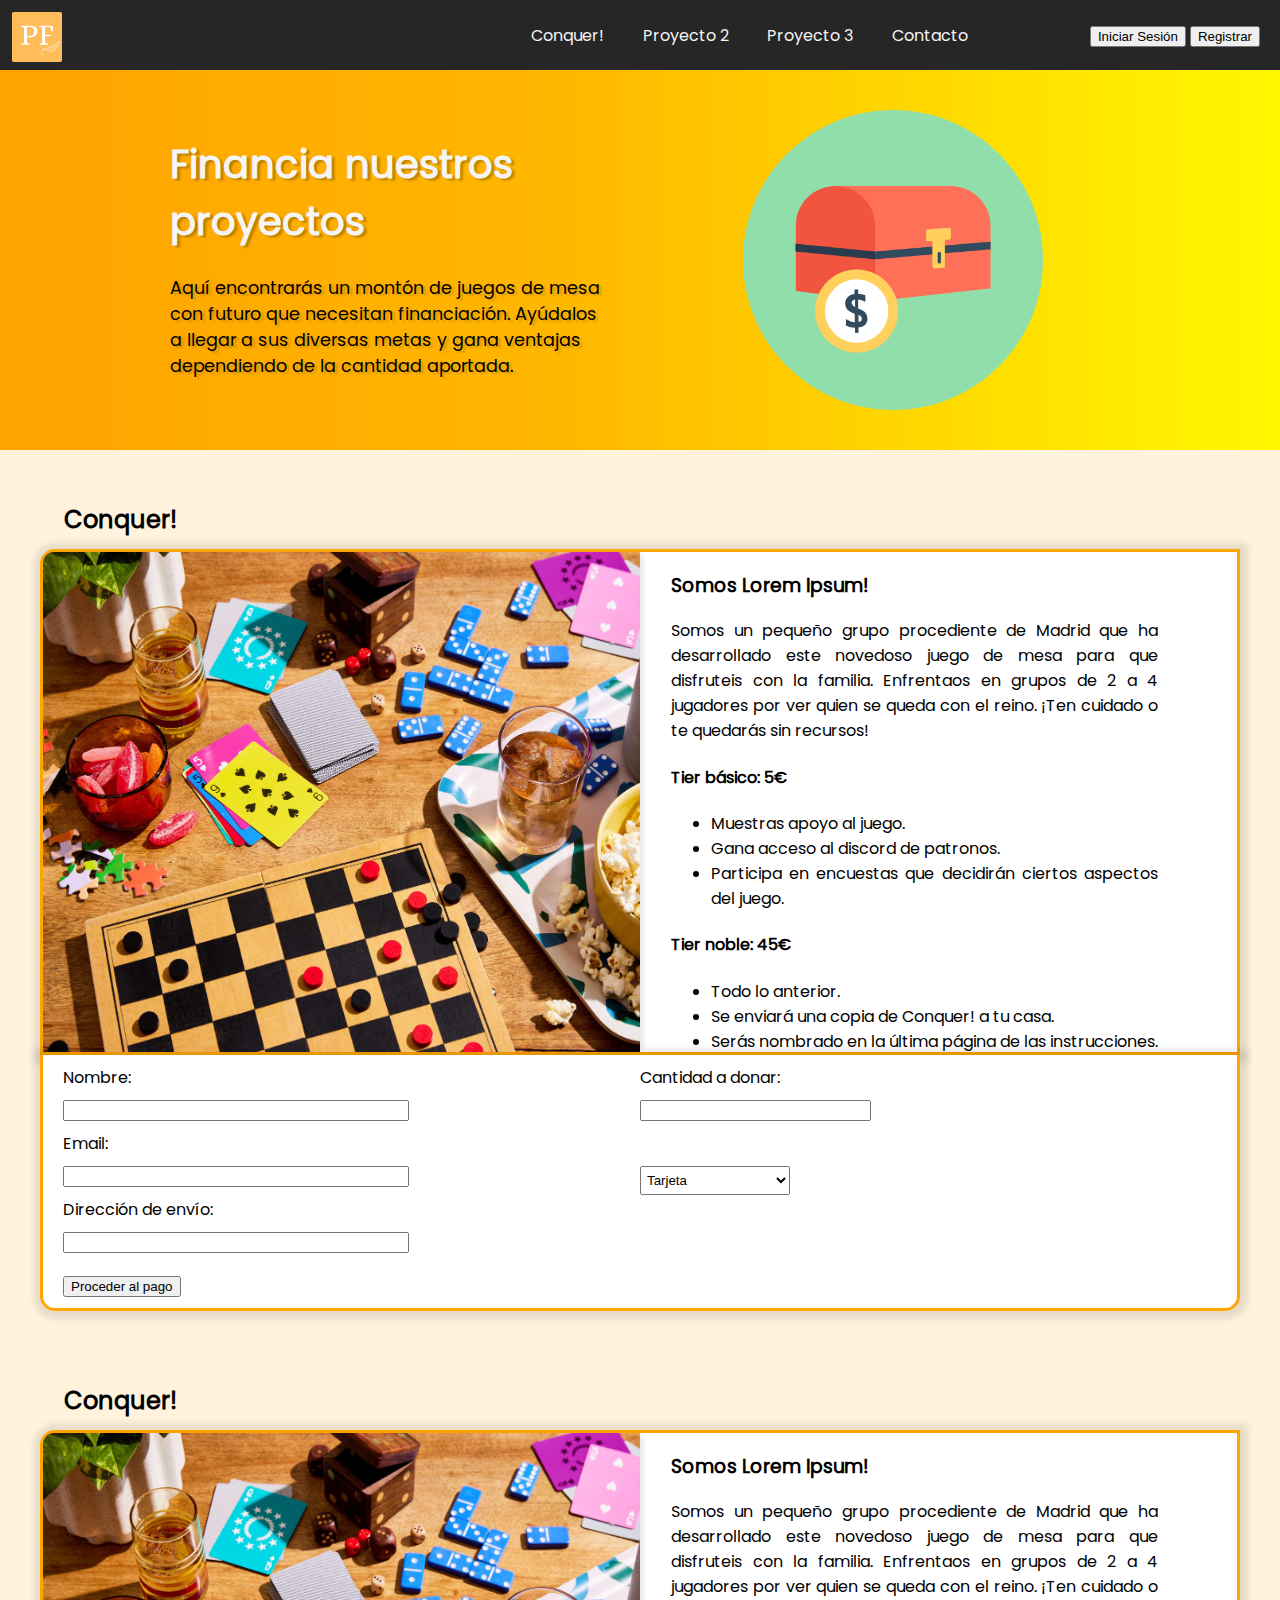
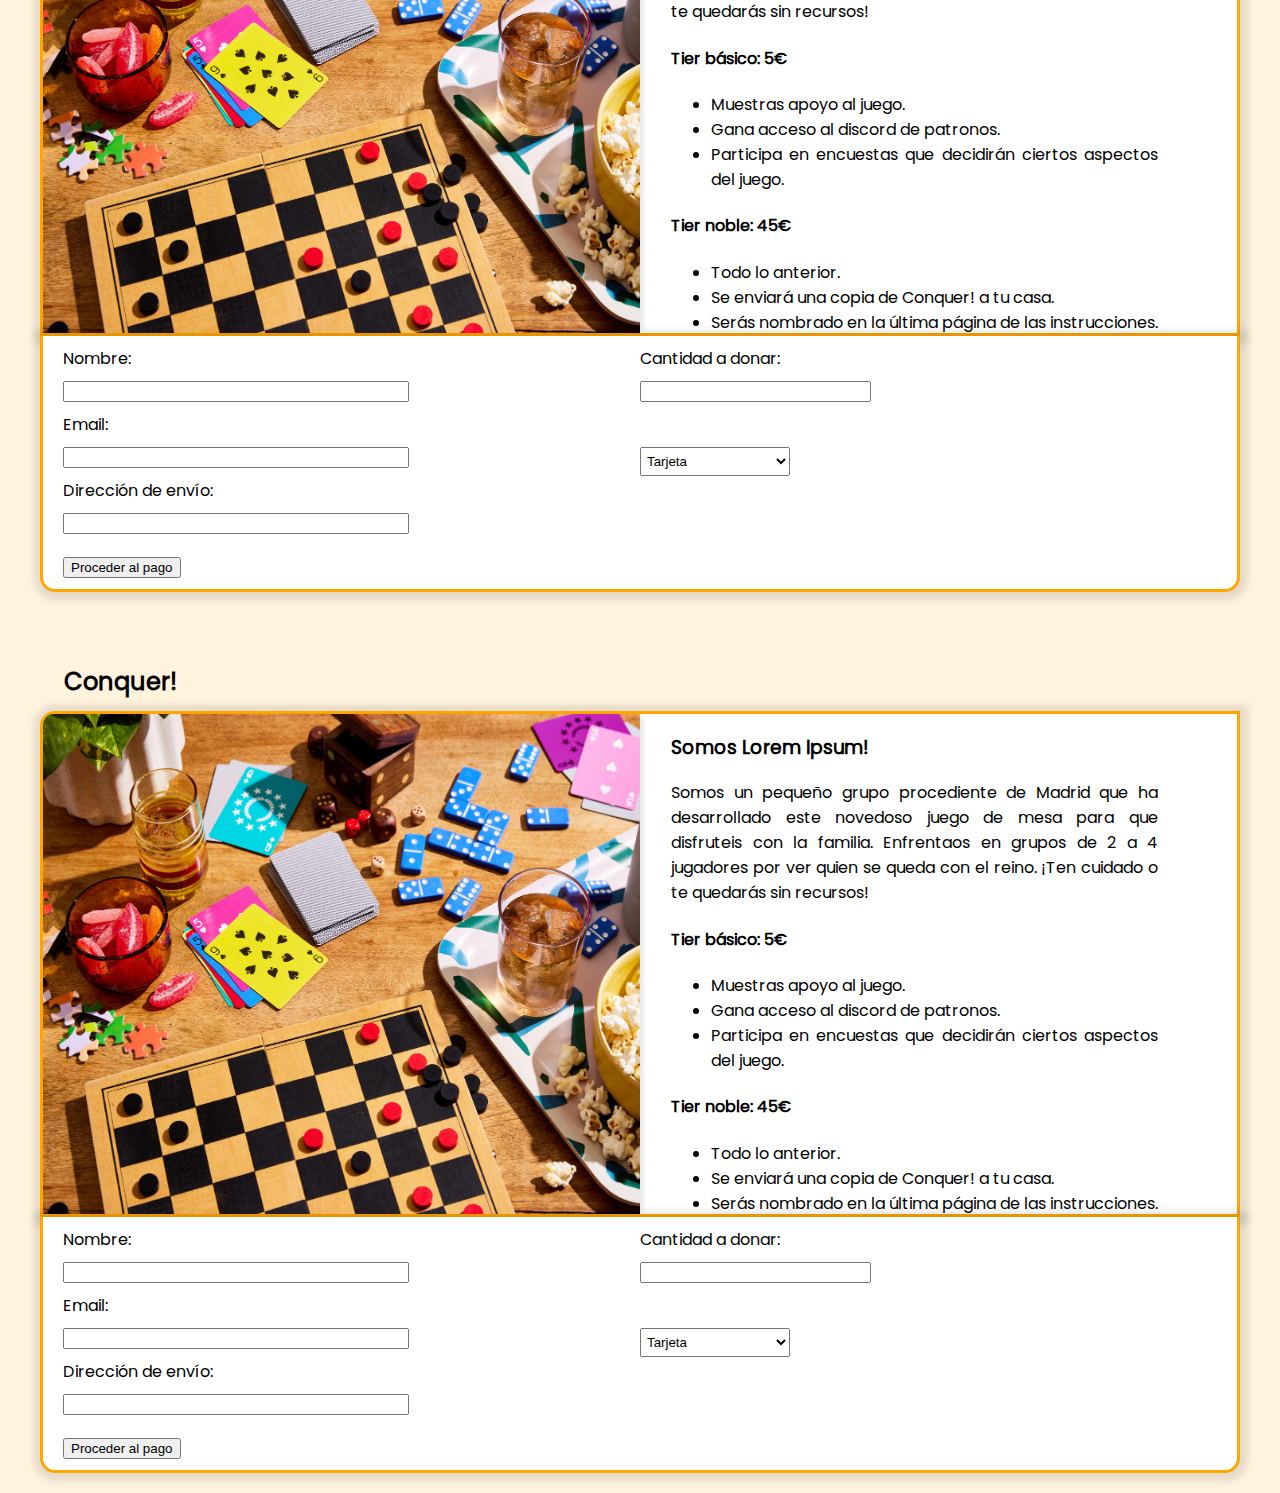
==== index.html @ dc9fcd10 "Articles casi terminados a falta de textos y estilar botón y el form" ====
<!DOCTYPE html>
<html lang="en">
<head>
    <meta charset="UTF-8">
    <meta name="viewport" content="width=device-width, initial-scale=1.0">
    <link rel="stylesheet" href="style.css">
    <title>ProFund</title>
    <link rel="icon" type="image/x-icon" href="/images/PF.png">
</head>
<body>
    <header class="header">
        <section>
            <nav class="navigation">
                <div class="logo"><img src="./src/images/PF.png" alt="logo" width="50" height="50"></div>
                <div class="nav-container">
                    
                    <ul>
                        <li a="#">Conquer!</li>
                        <li a="#">Proyecto 2</li>
                        <li a="#">Proyecto 3</li>
                        <li a="#">Contacto</li>
                    </ul>
                    <div class="button-container"> 
                        <button>Iniciar Sesión</button>
                        <button>Registrar</button>
                    </div>
                </div>
                
            </nav>
        </section>
        <section class="banner-home">
            <div class="head-banner">
                    <div class="banner-text">
                        <h1 class="title-banner">Financia nuestros proyectos</h1>
                        <p class="middle-subs">Aquí encontrarás un montón de juegos de mesa con futuro que necesitan financiación. 
                            Ayúdalos a llegar a sus diversas metas y gana ventajas dependiendo de la cantidad aportada.</p>
                    </div>
                    <div class="banner-img"><img src="./src/images/moneybox.png" alt="moneybox" width="300px" height="300px"></div>
                
            </div>
        </section>
    </header>
    <main>
        <article class="article-project">
            <div  class="project-container">
                <h2>Conquer!</h2>
                <div class="project">
                    <img class="img-project" src="./src/images/proyecto1.jpg" alt="board game">
                    <div class="project-text">
                        <h3>Somos Lorem Ipsum!</h3>
                        <p>Somos un pequeño grupo procediente de Madrid que ha desarrollado este novedoso juego de mesa para que disfruteis con
                            la familia. Enfrentaos en grupos de 2 a 4 jugadores por ver quien se queda con el reino. ¡Ten cuidado o 
                            te quedarás sin recursos!
                        </p>
                        <h4>Tier básico: 5€</h4>
                        <ul>
                            <li>Muestras apoyo al juego.</li>
                            <li>Gana acceso al discord de patronos.</li>
                            <li>Participa en encuestas que decidirán ciertos aspectos del juego.</li>
                        </ul>
                        <h4>Tier noble: 45€</h4>
                        <ul>
                            <li>Todo lo anterior.</li>
                            <li>Se enviará una copia de Conquer! a tu casa.</li>
                            <li>Serás nombrado en la última página de las instrucciones.</li>
                        </ul>
                        <h4>Tier rey: 100€</h4>
                        <ul>
                            <li>Todo lo anterior.</li>
                            <li>Edición especial del juego.</li>
                            <li>Dados personalizados a elección del patrono.</li>
                        </ul>
                    </div>
                </div>
                <div class="donation">
                    <form action="" method="get" class="form-donation">
                        <div class="personal-info">
                            <label for="name">Nombre: </label>
                            <input type="text" name="name" class="name-donation" required>
                            <label for="email">Email: </label>
                            <input type="text" name="email" class="email-donation" required>
                            <label for="place">Dirección de envío: </label>
                            <input type="text" name="place" class="place-donation" required>
                        </div>
                        <div class="payment-info">
                            <label for="quantity">Cantidad a donar: </label>
                            <input type="text" name="quantity" class="quantity-donation" required>
                            <select name="payment" class="payment-donation">
                                <option value="card">Tarjeta</option>
                                <option value="paypal">Paypal</option>
                                <option value="giftcard">Tarjeta de regalo</option>
                            </select>
                        </div>
                        <div class="btn-donation">
                            <input type="submit" value="Proceder al pago">
                        </div>
                    </form>
                </div>
            </div>
        </article>
        <article class="article-project">
            <div  class="project-container">
                <h2>Conquer!</h2>
                <div class="project">
                    <img class="img-project" src="./src/images/proyecto1.jpg" alt="board game">
                    <div class="project-text">
                        <h3>Somos Lorem Ipsum!</h3>
                        <p>Somos un pequeño grupo procediente de Madrid que ha desarrollado este novedoso juego de mesa para que disfruteis con
                            la familia. Enfrentaos en grupos de 2 a 4 jugadores por ver quien se queda con el reino. ¡Ten cuidado o 
                            te quedarás sin recursos!
                        </p>
                        <h4>Tier básico: 5€</h4>
                        <ul>
                            <li>Muestras apoyo al juego.</li>
                            <li>Gana acceso al discord de patronos.</li>
                            <li>Participa en encuestas que decidirán ciertos aspectos del juego.</li>
                        </ul>
                        <h4>Tier noble: 45€</h4>
                        <ul>
                            <li>Todo lo anterior.</li>
                            <li>Se enviará una copia de Conquer! a tu casa.</li>
                            <li>Serás nombrado en la última página de las instrucciones.</li>
                        </ul>
                        <h4>Tier rey: 100€</h4>
                        <ul>
                            <li>Todo lo anterior.</li>
                            <li>Edición especial del juego.</li>
                            <li>Dados personalizados a elección del patrono.</li>
                        </ul>
                    </div>
                </div>
                <div class="donation">
                    <form action="" method="get" class="form-donation">
                        <div class="personal-info">
                            <label for="name">Nombre: </label>
                            <input type="text" name="name" class="name-donation" required>
                            <label for="email">Email: </label>
                            <input type="text" name="email" class="email-donation" required>
                            <label for="place">Dirección de envío: </label>
                            <input type="text" name="place" class="place-donation" required>
                        </div>
                        <div class="payment-info">
                            <label for="quantity">Cantidad a donar: </label>
                            <input type="text" name="quantity" class="quantity-donation" required>
                            <select name="payment" class="payment-donation">
                                <option value="card">Tarjeta</option>
                                <option value="paypal">Paypal</option>
                                <option value="giftcard">Tarjeta de regalo</option>
                            </select>
                        </div>
                        <div class="btn-donation">
                            <input type="submit" value="Proceder al pago">
                        </div>
                    </form>
                </div>
            </div>
        </article>
        <article class="article-project">
            <div  class="project-container">
                <h2>Conquer!</h2>
                <div class="project">
                    <img class="img-project" src="./src/images/proyecto1.jpg" alt="board game">
                    <div class="project-text">
                        <h3>Somos Lorem Ipsum!</h3>
                        <p>Somos un pequeño grupo procediente de Madrid que ha desarrollado este novedoso juego de mesa para que disfruteis con
                            la familia. Enfrentaos en grupos de 2 a 4 jugadores por ver quien se queda con el reino. ¡Ten cuidado o 
                            te quedarás sin recursos!
                        </p>
                        <h4>Tier básico: 5€</h4>
                        <ul>
                            <li>Muestras apoyo al juego.</li>
                            <li>Gana acceso al discord de patronos.</li>
                            <li>Participa en encuestas que decidirán ciertos aspectos del juego.</li>
                        </ul>
                        <h4>Tier noble: 45€</h4>
                        <ul>
                            <li>Todo lo anterior.</li>
                            <li>Se enviará una copia de Conquer! a tu casa.</li>
                            <li>Serás nombrado en la última página de las instrucciones.</li>
                        </ul>
                        <h4>Tier rey: 100€</h4>
                        <ul>
                            <li>Todo lo anterior.</li>
                            <li>Edición especial del juego.</li>
                            <li>Dados personalizados a elección del patrono.</li>
                        </ul>
                    </div>
                </div>
                <div class="donation">
                    <form action="" method="get" class="form-donation">
                        <div class="personal-info">
                            <label for="name">Nombre: </label>
                            <input type="text" name="name" class="name-donation" required>
                            <label for="email">Email: </label>
                            <input type="text" name="email" class="email-donation" required>
                            <label for="place">Dirección de envío: </label>
                            <input type="text" name="place" class="place-donation" required>
                        </div>
                        <div class="payment-info">
                            <label for="quantity">Cantidad a donar: </label>
                            <input type="text" name="quantity" class="quantity-donation" required>
                            <select name="payment" class="payment-donation">
                                <option value="card">Tarjeta</option>
                                <option value="paypal">Paypal</option>
                                <option value="giftcard">Tarjeta de regalo</option>
                            </select>
                        </div>
                        <div class="btn-donation">
                            <input type="submit" value="Proceder al pago">
                        </div>
                    </form>
                </div>
            </div>
        </article>
    </main>
    <footer class="footer">

    </footer>
</body>
</html>
---- style.css ----
@font-face {
    font-family: 'Poppins';
    src: url(./src/fonts/Poppins-Regular.ttf);
}

body{
    margin: 0;
    font-family: Poppins;
    background-color: rgb(255, 243, 222);
}


.navigation {
  height: 70px;
  background: #262626;
  position: fixed;
  width: 100vw;
  top: 0;
  left: 0;
  display: flex;
  flex-direction: row;
}

.navigation ul{
    display: flex;
    flex-direction: row;
    gap: 3vw;
    list-style: none;
    color: whitesmoke;
}

.navigation li:hover{
    text-decoration: underline;
    color: aquamarine;
    cursor: pointer;
}

.nav-container{
    display: flex;
    flex-direction: row;
    justify-content: end;
    align-items: center;
    margin-right: 0;
    flex: 1;
    gap: 6vw;
}



.logo{
    padding-left: 12px;
    padding-top: 12px;
}
.button-container{
    padding: 20px;
    margin-left: 2vw;
}

.banner-home{
    margin-top: 70px;
    background: linear-gradient(90deg, rgba(255,163,0,1) 0%, rgba(255,184,0,1) 45%, rgba(255,248,0,1) 100%);
}

.head-banner{
    display: flex;
    max-width: 940px;
    margin-left: auto;
    margin-right: auto;
    padding-top: 40px;
    padding-bottom: 40px;
}

.banner-text{
    width: 50%;
}
.banner-img{
    width: 50%;
    padding-left: 70px;
    display: flex;
    justify-content: center;
}
.title-banner{
    font-weight: 800;
    font-size: 2.4em;
    color: whitesmoke;
    text-shadow: 3px 2px 2px rgba(0,0,0,0.25);
}
.middle-subs{
    font-weight: 560;
    font-size: 1.1em;
    text-shadow: 3px 2px 2px rgba(0,0,0,0.15);
}

/*ARTICLES DE LOS PROYECTOS */

.article-project{
    display: flex;
    justify-content: center;
}

.project-container{
    max-width: 1200px;
    margin-top: 40px;
}

.project-container h2{
    padding-left: 1em;
    padding-bottom: 0.5em;
    padding-top: 0.5em;
    margin: auto;

}
.project{
    border: 3px solid orange;
    border-radius: 15px 0px 0px 0px;
    display: flex;
    background-color: white;
    /*box-shadow: 7px 7px 5px -3px rgba(0,0,0,0.22);*/
    box-shadow: 1px 1px 7px 7px rgba(0,0,0,0.1);
    max-height: 500px;
}
.img-project{
    width: 50%;
    display: flex;
    border-radius: 11px 0px 0px 0px;
    box-shadow: 6px 0px 5px -3px rgba(0,0,0,0.1);
}
.project-text{
    width: 50%;
    padding-left: 1em;
    padding-bottom: 0.5em;
    text-align: justify;
    padding-right: 4em;
    overflow-y: scroll;
    scroll-behavior: smooth;
    scrollbar-gutter: stable both-edges;
}

.donation{
    border: 3px solid orange;
    border-top: 0px;
    border-radius: 0px 0px 15px 15px;
    background-color: white;
    display: flex;
    max-width: 1200px;
    margin-bottom: 20px;
    box-shadow: 1px 1px 7px 7px rgba(0,0,0,0.1);
}
.form-donation{
    width: 100%;
    display: flex;
    gap: 20%;
    flex-wrap: wrap;
    padding: 10px 20px;
}
.personal-info{
    width: 30%;
    display: flex;
    gap: 10px;
    flex-direction: column;
}
.payment-info{
    width: 20%;
    display: flex;
    gap: 10px;
    flex-direction: column;
}
.payment-donation{
    margin-top: 35px;
    padding: 5px 2px;
    max-width: 150px;
}
.btn-donation{
    flex: 0 1 100%;
    padding-top: 20px;
}

.footer{
    background-color: #262626;
}
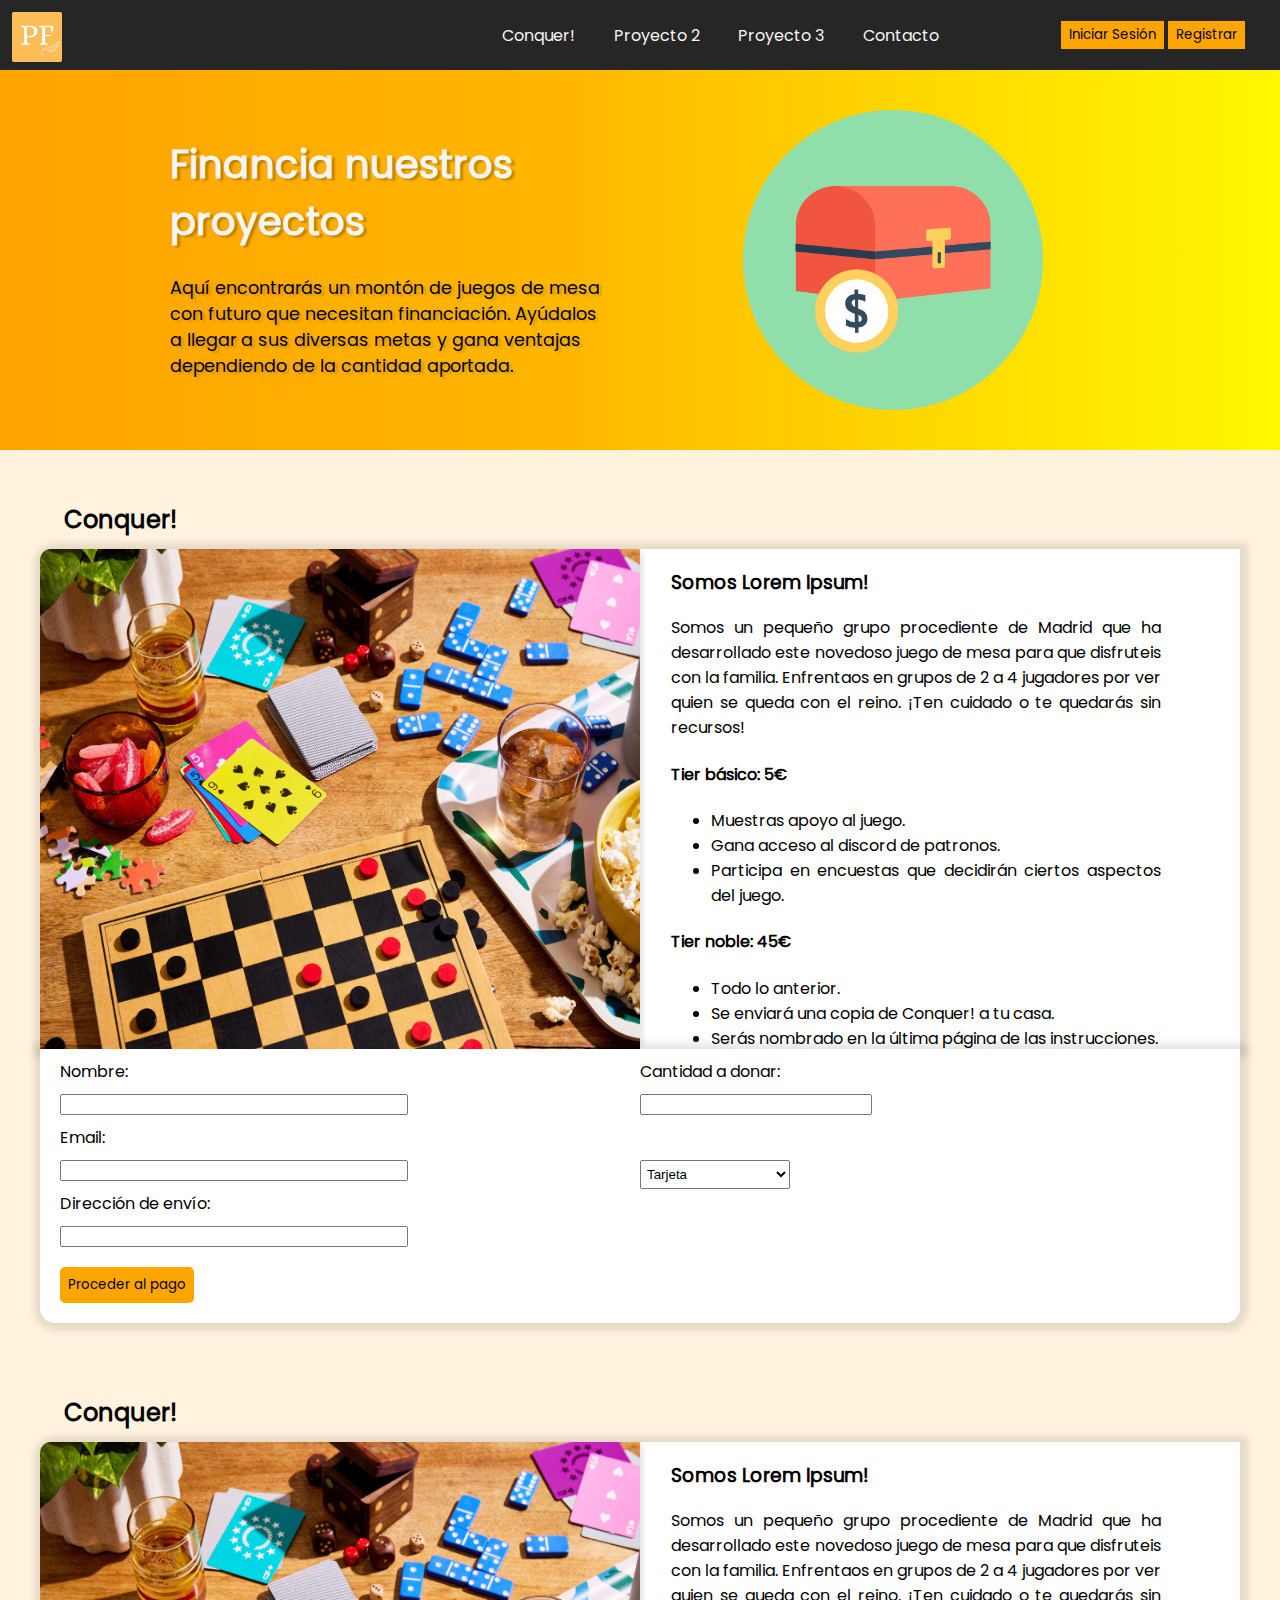
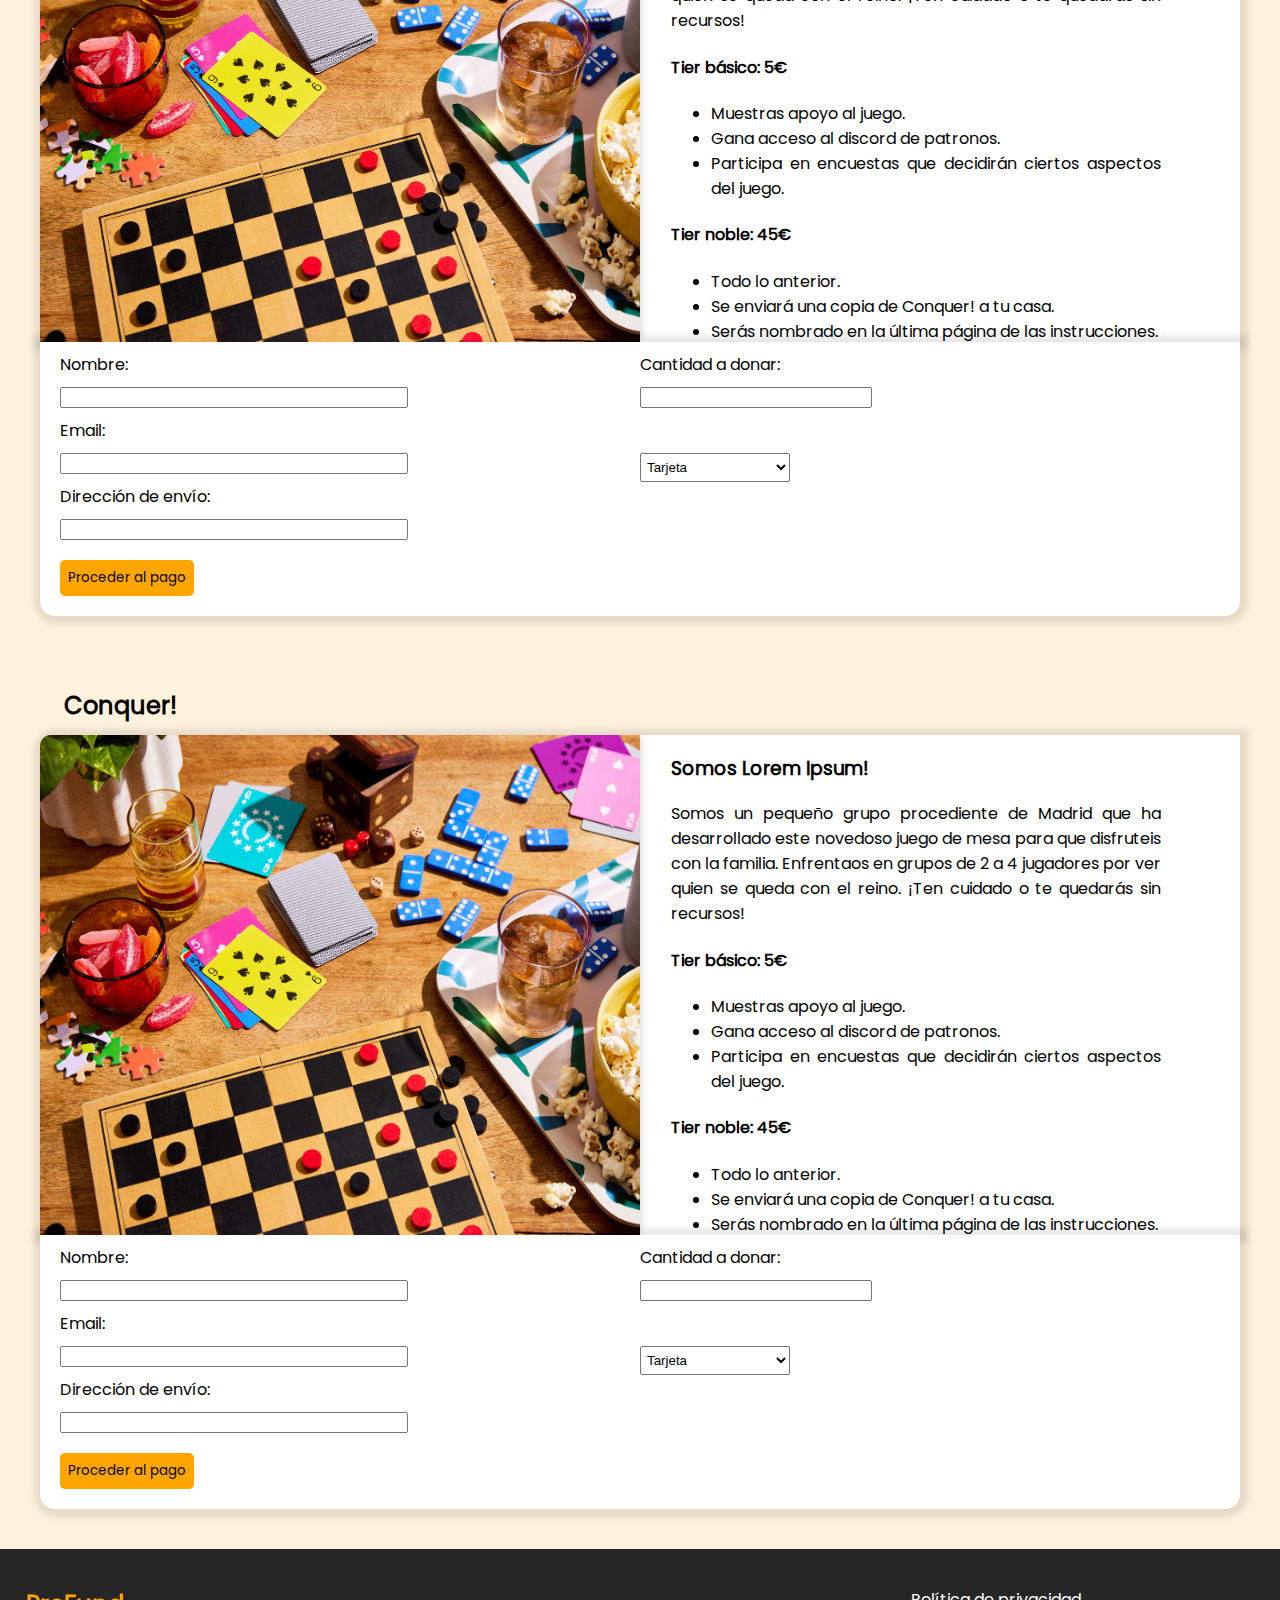
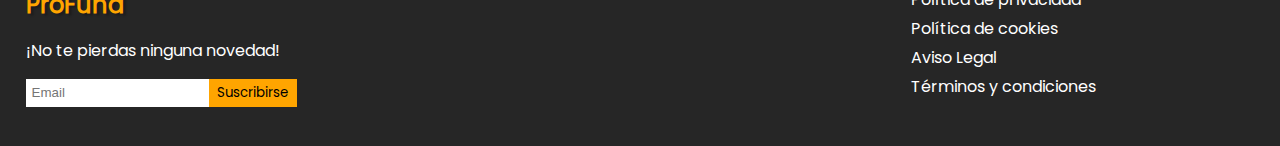
==== commit f3daf2e2: "botones estilados y footer terminado, falta añadir textos e imágenes de los juegos de mesa" ====
--- a/index.html
+++ b/index.html
@@ -21,8 +21,8 @@
                         <li a="#">Contacto</li>
                     </ul>
                     <div class="button-container"> 
-                        <button>Iniciar Sesión</button>
-                        <button>Registrar</button>
+                        <button class="btn-black">Iniciar Sesión</button>
+                        <button class="btn-black">Registrar</button>
                     </div>
                 </div>
                 
@@ -214,7 +214,22 @@
         </article>
     </main>
     <footer class="footer">
-
+        <div class="footer-container">
+            <div class="subs">
+                <h3 class="footer-title">ProFund</h3>
+                <p class="footer-subtitle">¡No te pierdas ninguna novedad!</p>
+                <form action="" method="get" class="foooter-form">
+                <input type="email" placeholder="Email" class="input-subs">
+                <input type="submit" value="Suscribirse" class="btn-black">
+                </form>
+            </div>
+            <div class="footer-links">
+                <a href="#" class="footer-link">Política de privacidad</a>
+                <a href="#" class="footer-link">Política de cookies</a>
+                <a href="#" class="footer-link">Aviso Legal</a>
+                <a href="#" class="footer-link">Términos y condiciones</a>
+            </div>
+        </div>
     </footer>
 </body>
 </html>--- a/style.css
+++ b/style.css
@@ -31,8 +31,9 @@
 
 .navigation li:hover{
     text-decoration: underline;
-    color: aquamarine;
+    color: orange;
     cursor: pointer;
+    transition: all .5s;
 }
 
 .nav-container{
@@ -45,7 +46,9 @@
     gap: 6vw;
 }
 
-
+.button-container{
+    margin-right: 15px;
+}
 
 .logo{
     padding-left: 12px;
@@ -111,7 +114,7 @@
 
 }
 .project{
-    border: 3px solid orange;
+    
     border-radius: 15px 0px 0px 0px;
     display: flex;
     background-color: white;
@@ -137,7 +140,7 @@
 }
 
 .donation{
-    border: 3px solid orange;
+    
     border-top: 0px;
     border-radius: 0px 0px 15px 15px;
     background-color: white;
@@ -173,9 +176,80 @@
 .btn-donation{
     flex: 0 1 100%;
     padding-top: 20px;
+    padding-bottom: 10px;
+}
+
+.btn-donation input{
+    font-family: Poppins;
+    background-color: orange;
+    padding: 8px 8px;
+    border: none;
+    transition: all .5s;
+    border-radius: 5px;
+}
+
+.btn-donation input:hover{
+    background-color: #262626;
+    color: white;
+    cursor:pointer;
 }
 
 .footer{
     background-color: #262626;
-}
-
+    margin-top: 20px;
+}
+
+.footer-container{
+    display: flex;
+    justify-items: center;
+    flex-wrap: wrap;
+    padding: 3% 2%;
+    gap: 50%;
+}
+
+.footer-title{
+    color: orange;
+    text-shadow: 3px 2px 2px rgba(0,0,0,0.25);
+    font-size: 1.5em;
+    margin: auto;
+}
+.footer-subtitle{
+    color: white;
+}
+
+.btn-black{
+    font-family: Poppins;
+    background-color: orange;
+    padding: 4px 8px;
+    border: none;
+    transition: all .5s;
+
+}
+.btn-black:hover{
+    background-color: white;
+    color: orange;
+    cursor:pointer;
+}
+
+.input-subs{
+    padding: 6.1px 0px;
+    padding-left: 6px;
+    float: left;
+    border: none;
+}
+
+.footer-links{
+    display: flex;
+    flex-direction: column;
+    gap: 4px;
+}
+
+.footer-link{
+    color: white;
+    text-decoration: none;
+}
+.footer-link:hover{
+    color: orange;
+    text-decoration: underline;
+    transition: all .5s;
+}
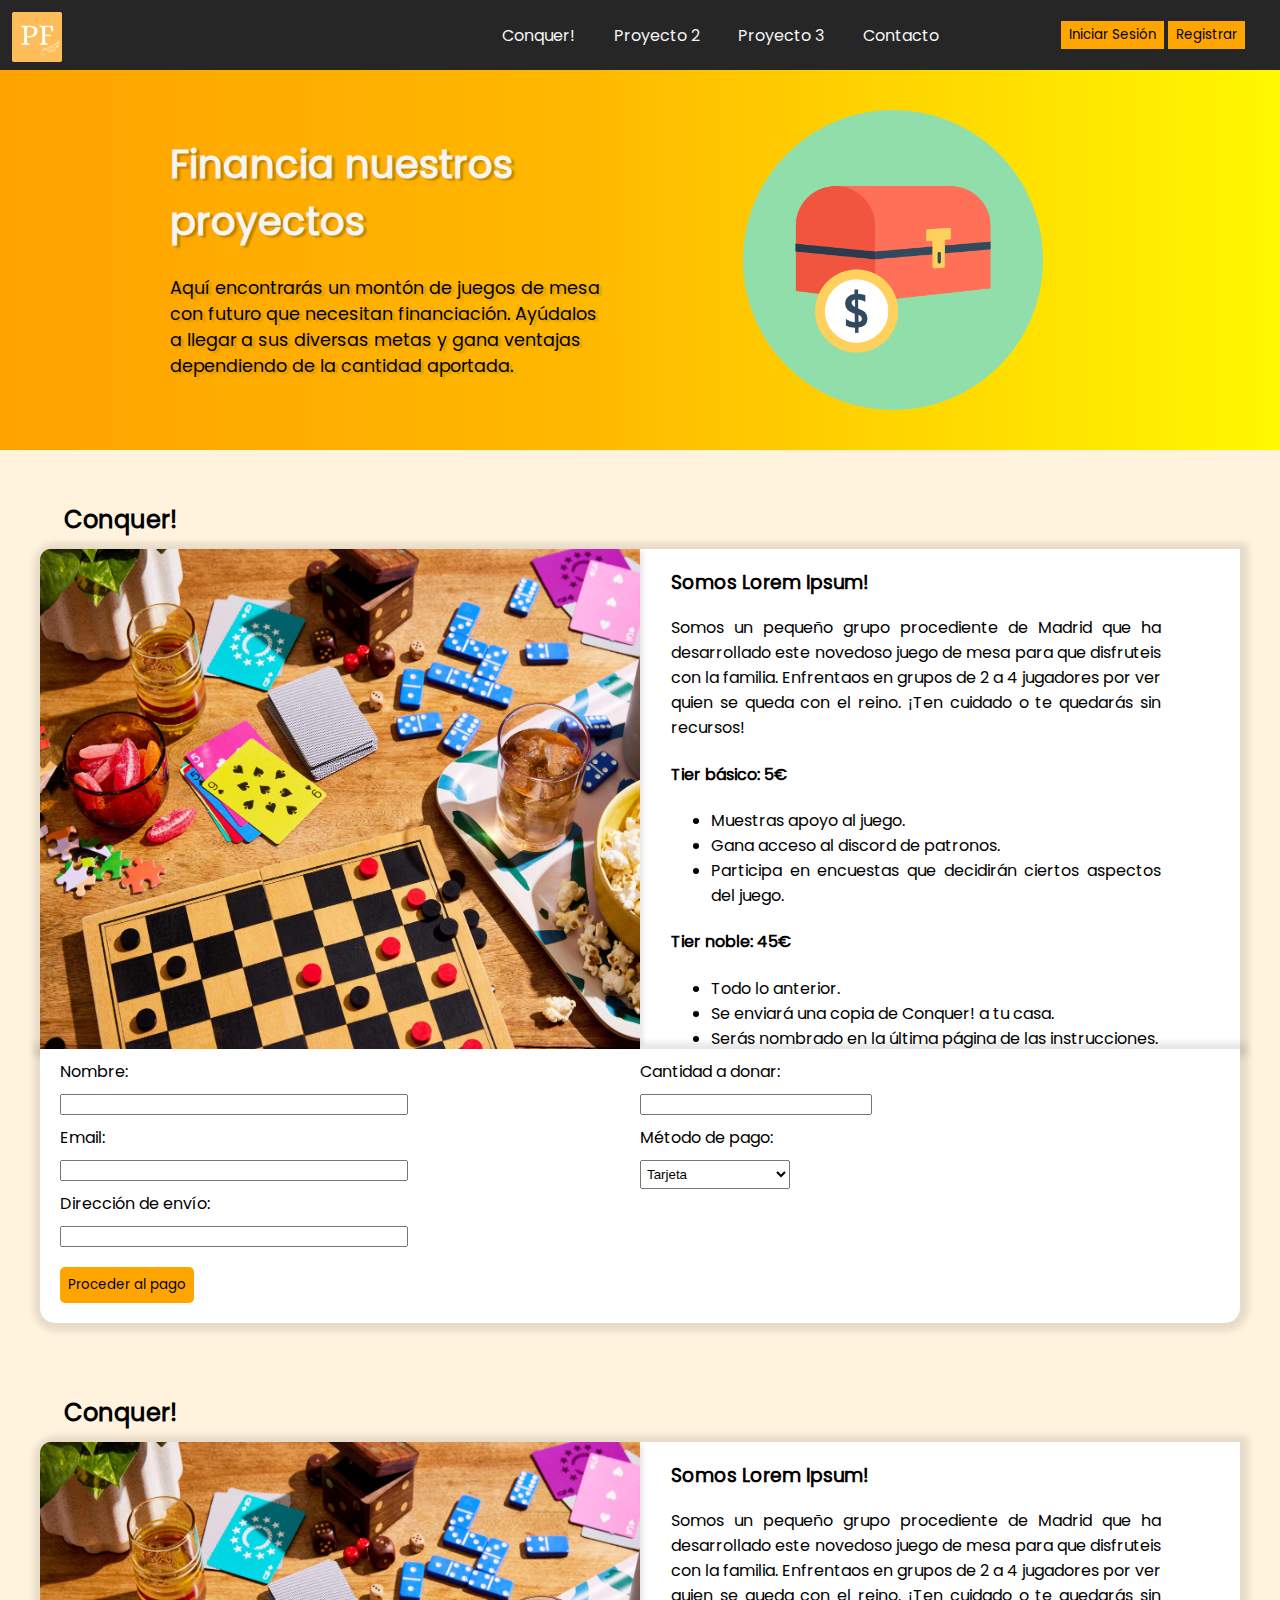
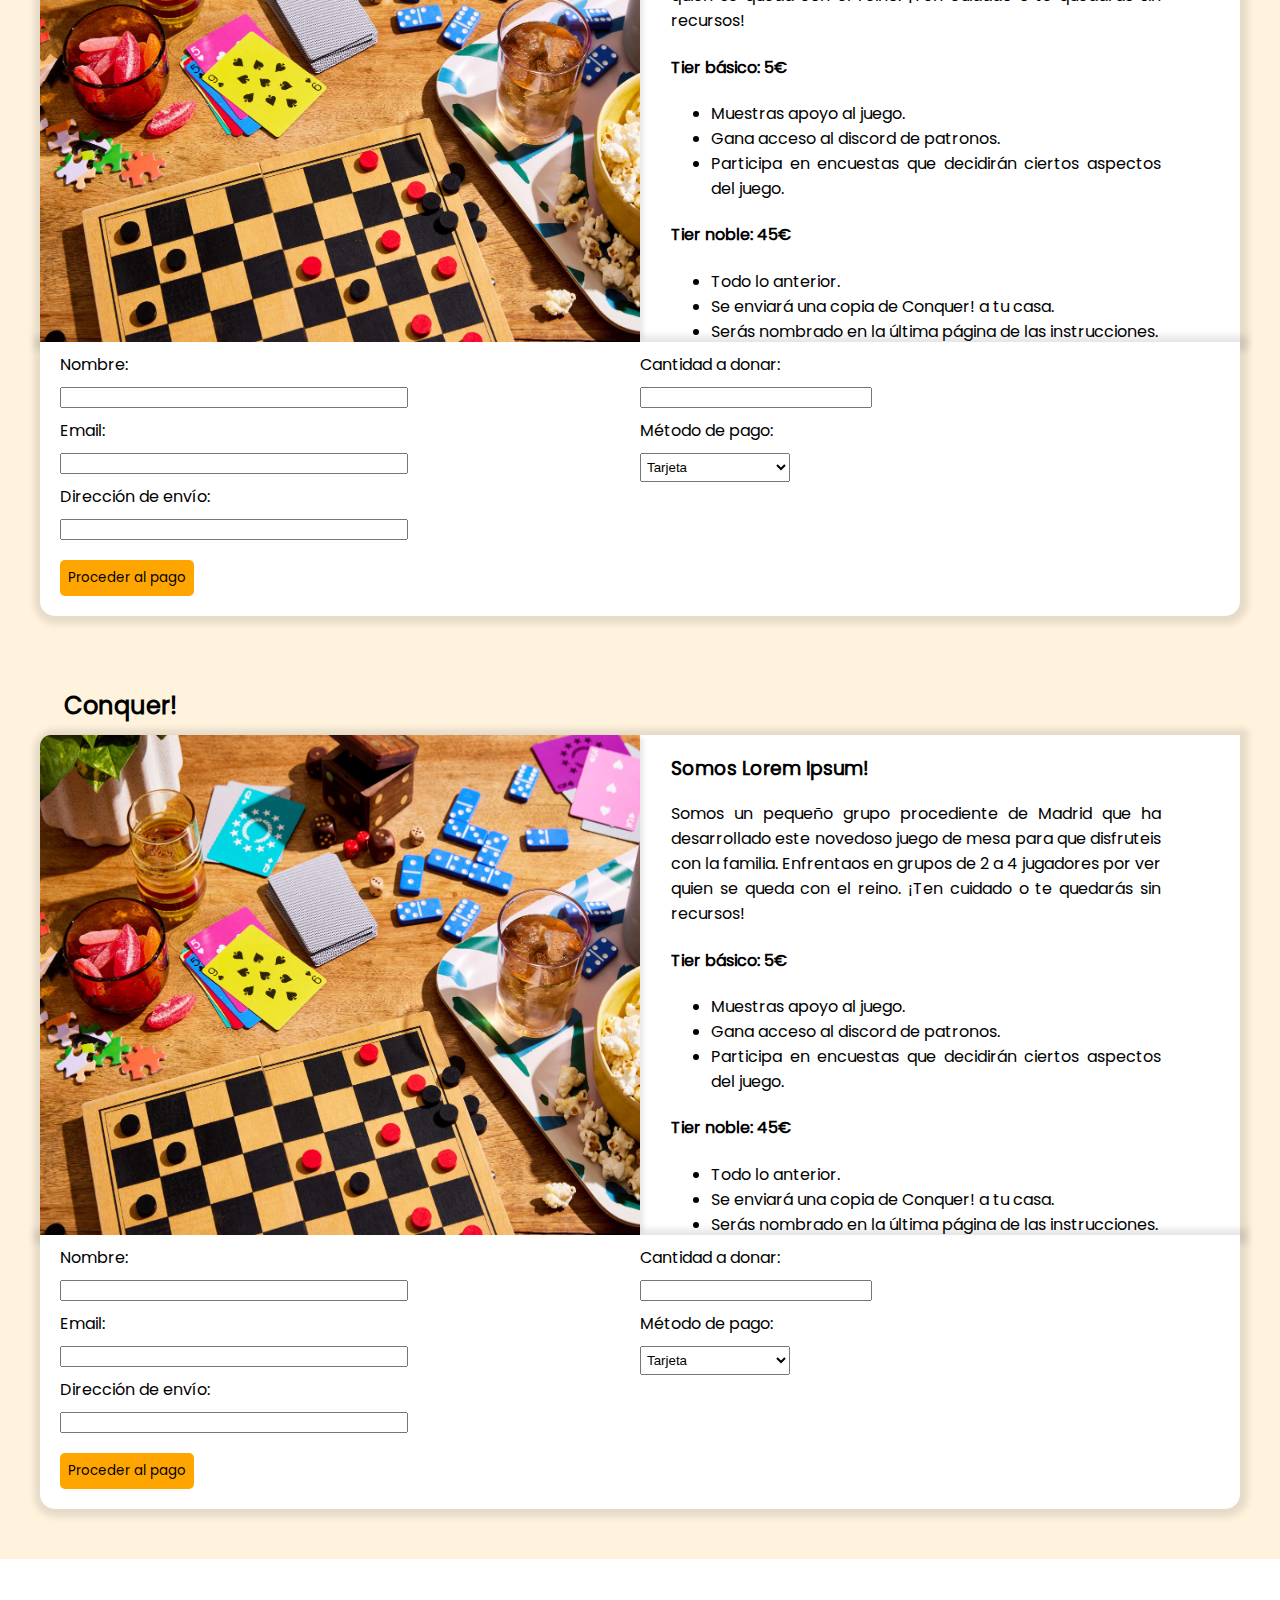
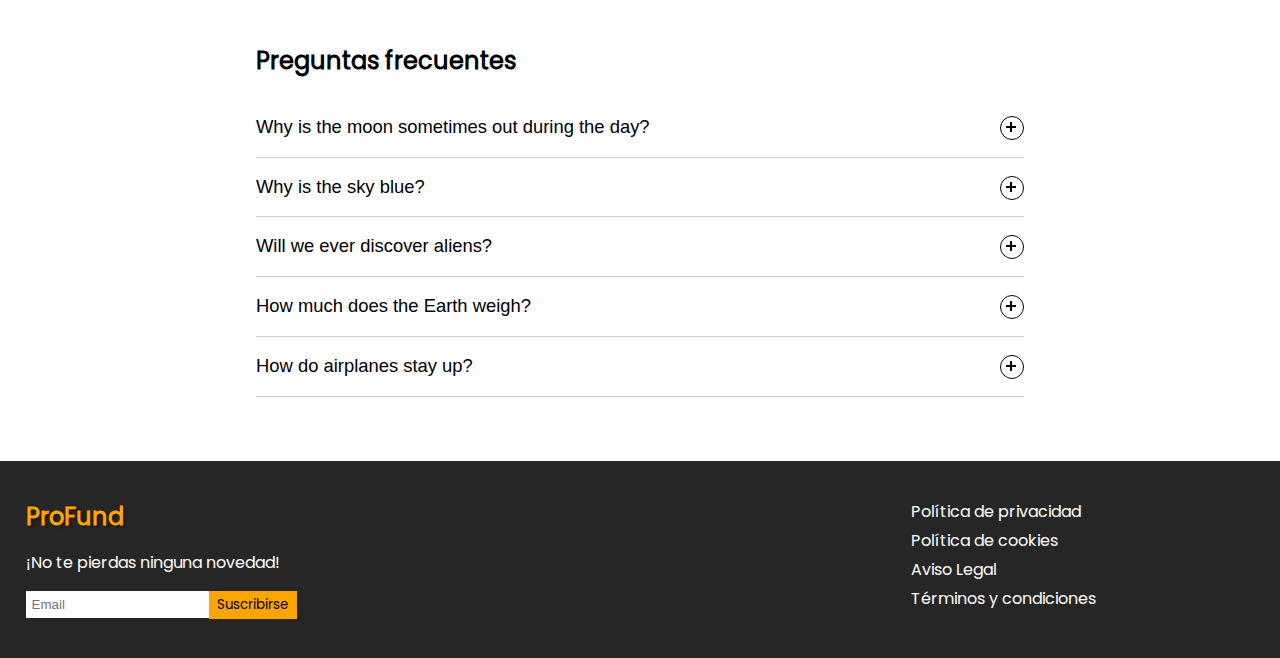
==== commit be974401: "añadido faq a falta de ponerles texto de verdad" ====
--- a/index.html
+++ b/index.html
@@ -41,177 +41,219 @@
         </section>
     </header>
     <main>
-        <article class="article-project">
-            <div  class="project-container">
-                <h2>Conquer!</h2>
-                <div class="project">
-                    <img class="img-project" src="./src/images/proyecto1.jpg" alt="board game">
-                    <div class="project-text">
-                        <h3>Somos Lorem Ipsum!</h3>
-                        <p>Somos un pequeño grupo procediente de Madrid que ha desarrollado este novedoso juego de mesa para que disfruteis con
-                            la familia. Enfrentaos en grupos de 2 a 4 jugadores por ver quien se queda con el reino. ¡Ten cuidado o 
-                            te quedarás sin recursos!
-                        </p>
-                        <h4>Tier básico: 5€</h4>
-                        <ul>
-                            <li>Muestras apoyo al juego.</li>
-                            <li>Gana acceso al discord de patronos.</li>
-                            <li>Participa en encuestas que decidirán ciertos aspectos del juego.</li>
-                        </ul>
-                        <h4>Tier noble: 45€</h4>
-                        <ul>
-                            <li>Todo lo anterior.</li>
-                            <li>Se enviará una copia de Conquer! a tu casa.</li>
-                            <li>Serás nombrado en la última página de las instrucciones.</li>
-                        </ul>
-                        <h4>Tier rey: 100€</h4>
-                        <ul>
-                            <li>Todo lo anterior.</li>
-                            <li>Edición especial del juego.</li>
-                            <li>Dados personalizados a elección del patrono.</li>
-                        </ul>
-                    </div>
-                </div>
-                <div class="donation">
-                    <form action="" method="get" class="form-donation">
-                        <div class="personal-info">
-                            <label for="name">Nombre: </label>
-                            <input type="text" name="name" class="name-donation" required>
-                            <label for="email">Email: </label>
-                            <input type="text" name="email" class="email-donation" required>
-                            <label for="place">Dirección de envío: </label>
-                            <input type="text" name="place" class="place-donation" required>
+        <section>
+            <article class="article-project">
+                <div  class="project-container">
+                    <h2>Conquer!</h2>
+                    <div class="project">
+                        <img class="img-project" src="./src/images/proyecto1.jpg" alt="board game">
+                        <div class="project-text">
+                            <h3>Somos Lorem Ipsum!</h3>
+                            <p>Somos un pequeño grupo procediente de Madrid que ha desarrollado este novedoso juego de mesa para que disfruteis con
+                                la familia. Enfrentaos en grupos de 2 a 4 jugadores por ver quien se queda con el reino. ¡Ten cuidado o 
+                                te quedarás sin recursos!
+                            </p>
+                            <h4>Tier básico: 5€</h4>
+                            <ul>
+                                <li>Muestras apoyo al juego.</li>
+                                <li>Gana acceso al discord de patronos.</li>
+                                <li>Participa en encuestas que decidirán ciertos aspectos del juego.</li>
+                            </ul>
+                            <h4>Tier noble: 45€</h4>
+                            <ul>
+                                <li>Todo lo anterior.</li>
+                                <li>Se enviará una copia de Conquer! a tu casa.</li>
+                                <li>Serás nombrado en la última página de las instrucciones.</li>
+                            </ul>
+                            <h4>Tier rey: 100€</h4>
+                            <ul>
+                                <li>Todo lo anterior.</li>
+                                <li>Edición especial del juego.</li>
+                                <li>Dados personalizados a elección del patrono.</li>
+                            </ul>
                         </div>
-                        <div class="payment-info">
-                            <label for="quantity">Cantidad a donar: </label>
-                            <input type="text" name="quantity" class="quantity-donation" required>
-                            <select name="payment" class="payment-donation">
-                                <option value="card">Tarjeta</option>
-                                <option value="paypal">Paypal</option>
-                                <option value="giftcard">Tarjeta de regalo</option>
-                            </select>
+                    </div>
+                    <div class="donation">
+                        <form action="" method="get" class="form-donation">
+                            <div class="personal-info">
+                                <label for="name">Nombre: </label>
+                                <input type="text" name="name" class="name-donation" required>
+                                <label for="email">Email: </label>
+                                <input type="text" name="email" class="email-donation" required>
+                                <label for="place">Dirección de envío: </label>
+                                <input type="text" name="place" class="place-donation" required>
+                            </div>
+                            <div class="payment-info">
+                                <label for="quantity">Cantidad a donar: </label>
+                                <input type="text" name="quantity" class="quantity-donation" required>
+                                <label for="payment">Método de pago: </label>
+                                <select name="payment" class="payment-donation">
+                                    <option value="card">Tarjeta</option>
+                                    <option value="paypal">Paypal</option>
+                                    <option value="giftcard">Tarjeta de regalo</option>
+                                </select>
+                            </div>
+                            <div class="btn-donation">
+                                <input type="submit" value="Proceder al pago">
+                            </div>
+                        </form>
+                    </div>
+                </div>
+            </article>
+            <article class="article-project">
+                <div  class="project-container">
+                    <h2>Conquer!</h2>
+                    <div class="project">
+                        <img class="img-project" src="./src/images/proyecto1.jpg" alt="board game">
+                        <div class="project-text">
+                            <h3>Somos Lorem Ipsum!</h3>
+                            <p>Somos un pequeño grupo procediente de Madrid que ha desarrollado este novedoso juego de mesa para que disfruteis con
+                                la familia. Enfrentaos en grupos de 2 a 4 jugadores por ver quien se queda con el reino. ¡Ten cuidado o 
+                                te quedarás sin recursos!
+                            </p>
+                            <h4>Tier básico: 5€</h4>
+                            <ul>
+                                <li>Muestras apoyo al juego.</li>
+                                <li>Gana acceso al discord de patronos.</li>
+                                <li>Participa en encuestas que decidirán ciertos aspectos del juego.</li>
+                            </ul>
+                            <h4>Tier noble: 45€</h4>
+                            <ul>
+                                <li>Todo lo anterior.</li>
+                                <li>Se enviará una copia de Conquer! a tu casa.</li>
+                                <li>Serás nombrado en la última página de las instrucciones.</li>
+                            </ul>
+                            <h4>Tier rey: 100€</h4>
+                            <ul>
+                                <li>Todo lo anterior.</li>
+                                <li>Edición especial del juego.</li>
+                                <li>Dados personalizados a elección del patrono.</li>
+                            </ul>
                         </div>
-                        <div class="btn-donation">
-                            <input type="submit" value="Proceder al pago">
+                    </div>
+                    <div class="donation">
+                        <form action="" method="get" class="form-donation">
+                            <div class="personal-info">
+                                <label for="name">Nombre: </label>
+                                <input type="text" name="name" class="name-donation" required>
+                                <label for="email">Email: </label>
+                                <input type="text" name="email" class="email-donation" required>
+                                <label for="place">Dirección de envío: </label>
+                                <input type="text" name="place" class="place-donation" required>
+                            </div>
+                            <div class="payment-info">
+                                <label for="quantity">Cantidad a donar: </label>
+                                <input type="text" name="quantity" class="quantity-donation" required>
+                                <label for="payment">Método de pago: </label>
+                                <select name="payment" class="payment-donation">
+                                    <option value="card">Tarjeta</option>
+                                    <option value="paypal">Paypal</option>
+                                    <option value="giftcard">Tarjeta de regalo</option>
+                                </select>
+                            </div>
+                            <div class="btn-donation">
+                                <input type="submit" value="Proceder al pago">
+                            </div>
+                        </form>
+                    </div>
+                </div>
+            </article>
+            <article class="article-project">
+                <div  class="project-container">
+                    <h2>Conquer!</h2>
+                    <div class="project">
+                        <img class="img-project" src="./src/images/proyecto1.jpg" alt="board game">
+                        <div class="project-text">
+                            <h3>Somos Lorem Ipsum!</h3>
+                            <p>Somos un pequeño grupo procediente de Madrid que ha desarrollado este novedoso juego de mesa para que disfruteis con
+                                la familia. Enfrentaos en grupos de 2 a 4 jugadores por ver quien se queda con el reino. ¡Ten cuidado o 
+                                te quedarás sin recursos!
+                            </p>
+                            <h4>Tier básico: 5€</h4>
+                            <ul>
+                                <li>Muestras apoyo al juego.</li>
+                                <li>Gana acceso al discord de patronos.</li>
+                                <li>Participa en encuestas que decidirán ciertos aspectos del juego.</li>
+                            </ul>
+                            <h4>Tier noble: 45€</h4>
+                            <ul>
+                                <li>Todo lo anterior.</li>
+                                <li>Se enviará una copia de Conquer! a tu casa.</li>
+                                <li>Serás nombrado en la última página de las instrucciones.</li>
+                            </ul>
+                            <h4>Tier rey: 100€</h4>
+                            <ul>
+                                <li>Todo lo anterior.</li>
+                                <li>Edición especial del juego.</li>
+                                <li>Dados personalizados a elección del patrono.</li>
+                            </ul>
                         </div>
-                    </form>
-                </div>
-            </div>
-        </article>
-        <article class="article-project">
-            <div  class="project-container">
-                <h2>Conquer!</h2>
-                <div class="project">
-                    <img class="img-project" src="./src/images/proyecto1.jpg" alt="board game">
-                    <div class="project-text">
-                        <h3>Somos Lorem Ipsum!</h3>
-                        <p>Somos un pequeño grupo procediente de Madrid que ha desarrollado este novedoso juego de mesa para que disfruteis con
-                            la familia. Enfrentaos en grupos de 2 a 4 jugadores por ver quien se queda con el reino. ¡Ten cuidado o 
-                            te quedarás sin recursos!
-                        </p>
-                        <h4>Tier básico: 5€</h4>
-                        <ul>
-                            <li>Muestras apoyo al juego.</li>
-                            <li>Gana acceso al discord de patronos.</li>
-                            <li>Participa en encuestas que decidirán ciertos aspectos del juego.</li>
-                        </ul>
-                        <h4>Tier noble: 45€</h4>
-                        <ul>
-                            <li>Todo lo anterior.</li>
-                            <li>Se enviará una copia de Conquer! a tu casa.</li>
-                            <li>Serás nombrado en la última página de las instrucciones.</li>
-                        </ul>
-                        <h4>Tier rey: 100€</h4>
-                        <ul>
-                            <li>Todo lo anterior.</li>
-                            <li>Edición especial del juego.</li>
-                            <li>Dados personalizados a elección del patrono.</li>
-                        </ul>
-                    </div>
-                </div>
-                <div class="donation">
-                    <form action="" method="get" class="form-donation">
-                        <div class="personal-info">
-                            <label for="name">Nombre: </label>
-                            <input type="text" name="name" class="name-donation" required>
-                            <label for="email">Email: </label>
-                            <input type="text" name="email" class="email-donation" required>
-                            <label for="place">Dirección de envío: </label>
-                            <input type="text" name="place" class="place-donation" required>
-                        </div>
-                        <div class="payment-info">
-                            <label for="quantity">Cantidad a donar: </label>
-                            <input type="text" name="quantity" class="quantity-donation" required>
-                            <select name="payment" class="payment-donation">
-                                <option value="card">Tarjeta</option>
-                                <option value="paypal">Paypal</option>
-                                <option value="giftcard">Tarjeta de regalo</option>
-                            </select>
-                        </div>
-                        <div class="btn-donation">
-                            <input type="submit" value="Proceder al pago">
-                        </div>
-                    </form>
-                </div>
-            </div>
-        </article>
-        <article class="article-project">
-            <div  class="project-container">
-                <h2>Conquer!</h2>
-                <div class="project">
-                    <img class="img-project" src="./src/images/proyecto1.jpg" alt="board game">
-                    <div class="project-text">
-                        <h3>Somos Lorem Ipsum!</h3>
-                        <p>Somos un pequeño grupo procediente de Madrid que ha desarrollado este novedoso juego de mesa para que disfruteis con
-                            la familia. Enfrentaos en grupos de 2 a 4 jugadores por ver quien se queda con el reino. ¡Ten cuidado o 
-                            te quedarás sin recursos!
-                        </p>
-                        <h4>Tier básico: 5€</h4>
-                        <ul>
-                            <li>Muestras apoyo al juego.</li>
-                            <li>Gana acceso al discord de patronos.</li>
-                            <li>Participa en encuestas que decidirán ciertos aspectos del juego.</li>
-                        </ul>
-                        <h4>Tier noble: 45€</h4>
-                        <ul>
-                            <li>Todo lo anterior.</li>
-                            <li>Se enviará una copia de Conquer! a tu casa.</li>
-                            <li>Serás nombrado en la última página de las instrucciones.</li>
-                        </ul>
-                        <h4>Tier rey: 100€</h4>
-                        <ul>
-                            <li>Todo lo anterior.</li>
-                            <li>Edición especial del juego.</li>
-                            <li>Dados personalizados a elección del patrono.</li>
-                        </ul>
-                    </div>
-                </div>
-                <div class="donation">
-                    <form action="" method="get" class="form-donation">
-                        <div class="personal-info">
-                            <label for="name">Nombre: </label>
-                            <input type="text" name="name" class="name-donation" required>
-                            <label for="email">Email: </label>
-                            <input type="text" name="email" class="email-donation" required>
-                            <label for="place">Dirección de envío: </label>
-                            <input type="text" name="place" class="place-donation" required>
-                        </div>
-                        <div class="payment-info">
-                            <label for="quantity">Cantidad a donar: </label>
-                            <input type="text" name="quantity" class="quantity-donation" required>
-                            <select name="payment" class="payment-donation">
-                                <option value="card">Tarjeta</option>
-                                <option value="paypal">Paypal</option>
-                                <option value="giftcard">Tarjeta de regalo</option>
-                            </select>
-                        </div>
-                        <div class="btn-donation">
-                            <input type="submit" value="Proceder al pago">
-                        </div>
-                    </form>
-                </div>
-            </div>
-        </article>
+                    </div>
+                    <div class="donation">
+                        <form action="" method="get" class="form-donation">
+                            <div class="personal-info">
+                                <label for="name">Nombre: </label>
+                                <input type="text" name="name" class="name-donation" required>
+                                <label for="email">Email: </label>
+                                <input type="text" name="email" class="email-donation" required>
+                                <label for="place">Dirección de envío: </label>
+                                <input type="text" name="place" class="place-donation" required>
+                            </div>
+                            <div class="payment-info">
+                                <label for="quantity">Cantidad a donar: </label>
+                                <input type="text" name="quantity" class="quantity-donation" required>
+                                <label for="payment">Método de pago: </label>
+                                <select name="payment" class="payment-donation">
+                                    <option value="card">Tarjeta</option>
+                                    <option value="paypal">Paypal</option>
+                                    <option value="giftcard">Tarjeta de regalo</option>
+                                </select>
+                            </div>
+                            <div class="btn-donation">
+                                <input type="submit" value="Proceder al pago">
+                            </div>
+                        </form>
+                    </div>
+                </div>
+            </article>
+        </section>
+        <section class="sectionFAQ">
+            <div class="containerFAQ">
+                <h2>Preguntas frecuentes</h2>
+                <div class="accordion">
+                  <div class="accordion-item">
+                    <button id="accordion-button-1" aria-expanded="false"><span class="accordion-title">Why is the moon sometimes out during the day?</span><span class="icon" aria-hidden="true"></span></button>
+                    <div class="accordion-content">
+                      <p>Lorem ipsum dolor sit amet, consectetur adipiscing elit, sed do eiusmod tempor incididunt ut labore et dolore magna aliqua. Elementum sagittis vitae et leo duis ut. Ut tortor pretium viverra suspendisse potenti.</p>
+                    </div>
+                  </div>
+                  <div class="accordion-item">
+                    <button id="accordion-button-2" aria-expanded="false"><span class="accordion-title">Why is the sky blue?</span><span class="icon" aria-hidden="true"></span></button>
+                    <div class="accordion-content">
+                      <p>Lorem ipsum dolor sit amet, consectetur adipiscing elit, sed do eiusmod tempor incididunt ut labore et dolore magna aliqua. Elementum sagittis vitae et leo duis ut. Ut tortor pretium viverra suspendisse potenti.</p>
+                    </div>
+                  </div>
+                  <div class="accordion-item">
+                    <button id="accordion-button-3" aria-expanded="false"><span class="accordion-title">Will we ever discover aliens?</span><span class="icon" aria-hidden="true"></span></button>
+                    <div class="accordion-content">
+                      <p>Lorem ipsum dolor sit amet, consectetur adipiscing elit, sed do eiusmod tempor incididunt ut labore et dolore magna aliqua. Elementum sagittis vitae et leo duis ut. Ut tortor pretium viverra suspendisse potenti.</p>
+                    </div>
+                  </div>
+                  <div class="accordion-item">
+                    <button id="accordion-button-4" aria-expanded="false"><span class="accordion-title">How much does the Earth weigh?</span><span class="icon" aria-hidden="true"></span></button>
+                    <div class="accordion-content">
+                      <p>Lorem ipsum dolor sit amet, consectetur adipiscing elit, sed do eiusmod tempor incididunt ut labore et dolore magna aliqua. Elementum sagittis vitae et leo duis ut. Ut tortor pretium viverra suspendisse potenti.</p>
+                    </div>
+                  </div>
+                  <div class="accordion-item">
+                    <button id="accordion-button-5" aria-expanded="false"><span class="accordion-title">How do airplanes stay up?</span><span class="icon" aria-hidden="true"></span></button>
+                    <div class="accordion-content">
+                      <p>Lorem ipsum dolor sit amet, consectetur adipiscing elit, sed do eiusmod tempor incididunt ut labore et dolore magna aliqua. Elementum sagittis vitae et leo duis ut. Ut tortor pretium viverra suspendisse potenti.</p>
+                    </div>
+                  </div>
+                </div>
+            </div>
+        </section>
     </main>
     <footer class="footer">
         <div class="footer-container">
@@ -231,5 +273,6 @@
             </div>
         </div>
     </footer>
+    <script src="faq.js"></script>
 </body>
 </html>--- a/style.css
+++ b/style.css
@@ -169,7 +169,6 @@
     flex-direction: column;
 }
 .payment-donation{
-    margin-top: 35px;
     padding: 5px 2px;
     max-width: 150px;
 }
@@ -193,10 +192,109 @@
     color: white;
     cursor:pointer;
 }
+.sectionFAQ {
+    background-color: white;
+    margin-top: 30px;
+}
+.containerFAQ {
+    margin: 0 auto;
+    padding: 4rem;
+    width: 48rem;
+  }
+  
+  .accordion {
+    .accordion-item {
+      border-bottom: 1px solid lightgray;
+      button[aria-expanded='true'] {
+        border-bottom: 1px solid orange;
+      }
+    }
+    button {
+      position: relative;
+      display: block;
+      text-align: left;
+      width: 100%;
+      padding: 1em 0;
+      color: black;
+      font-size: 1.15rem;
+      font-weight: 400;
+      border: none;
+      background: none;
+      outline: none;
+      &:hover, &:focus {
+        cursor: pointer;
+        color: black;
+        &::after {
+          cursor: pointer;
+          color: orange;
+          border: 1px solid orange;
+        }
+      }
+      .accordion-title {
+        padding: 1em 1.5em 1em 0;
+      }
+      .icon {
+        display: inline-block;
+        position: absolute;
+        top: 18px;
+        right: 0;
+        width: 22px;
+        height: 22px;
+        border: 1px solid;
+        border-radius: 22px;
+        &::before {
+          display: block;
+          position: absolute;
+          content: '';
+          top: 9px;
+          left: 5px;
+          width: 10px;
+          height: 2px;
+          background: currentColor;
+        }
+        &::after {
+          display: block;
+          position: absolute;
+          content: '';
+          top: 5px;
+          left: 9px;
+          width: 2px;
+          height: 10px;
+          background: currentColor;
+        }
+      }
+    }
+    button[aria-expanded='true'] {
+      color: orange;
+      .icon {
+        &::after {
+          width: 0;
+        }
+      }
+      + .accordion-content {
+        opacity: 1;
+        max-height: 9em;
+        transition: all 200ms linear;
+        will-change: opacity, max-height;
+      }
+    }
+    .accordion-content {
+      opacity: 0;
+      max-height: 0;
+      overflow: hidden;
+      transition: opacity 200ms linear, max-height 200ms linear;
+      will-change: opacity, max-height;
+      p {
+        font-size: 1rem;
+        font-weight: 300;
+        margin: 2em 0;
+      }
+    }
+  }
+
 
 .footer{
     background-color: #262626;
-    margin-top: 20px;
 }
 
 .footer-container{
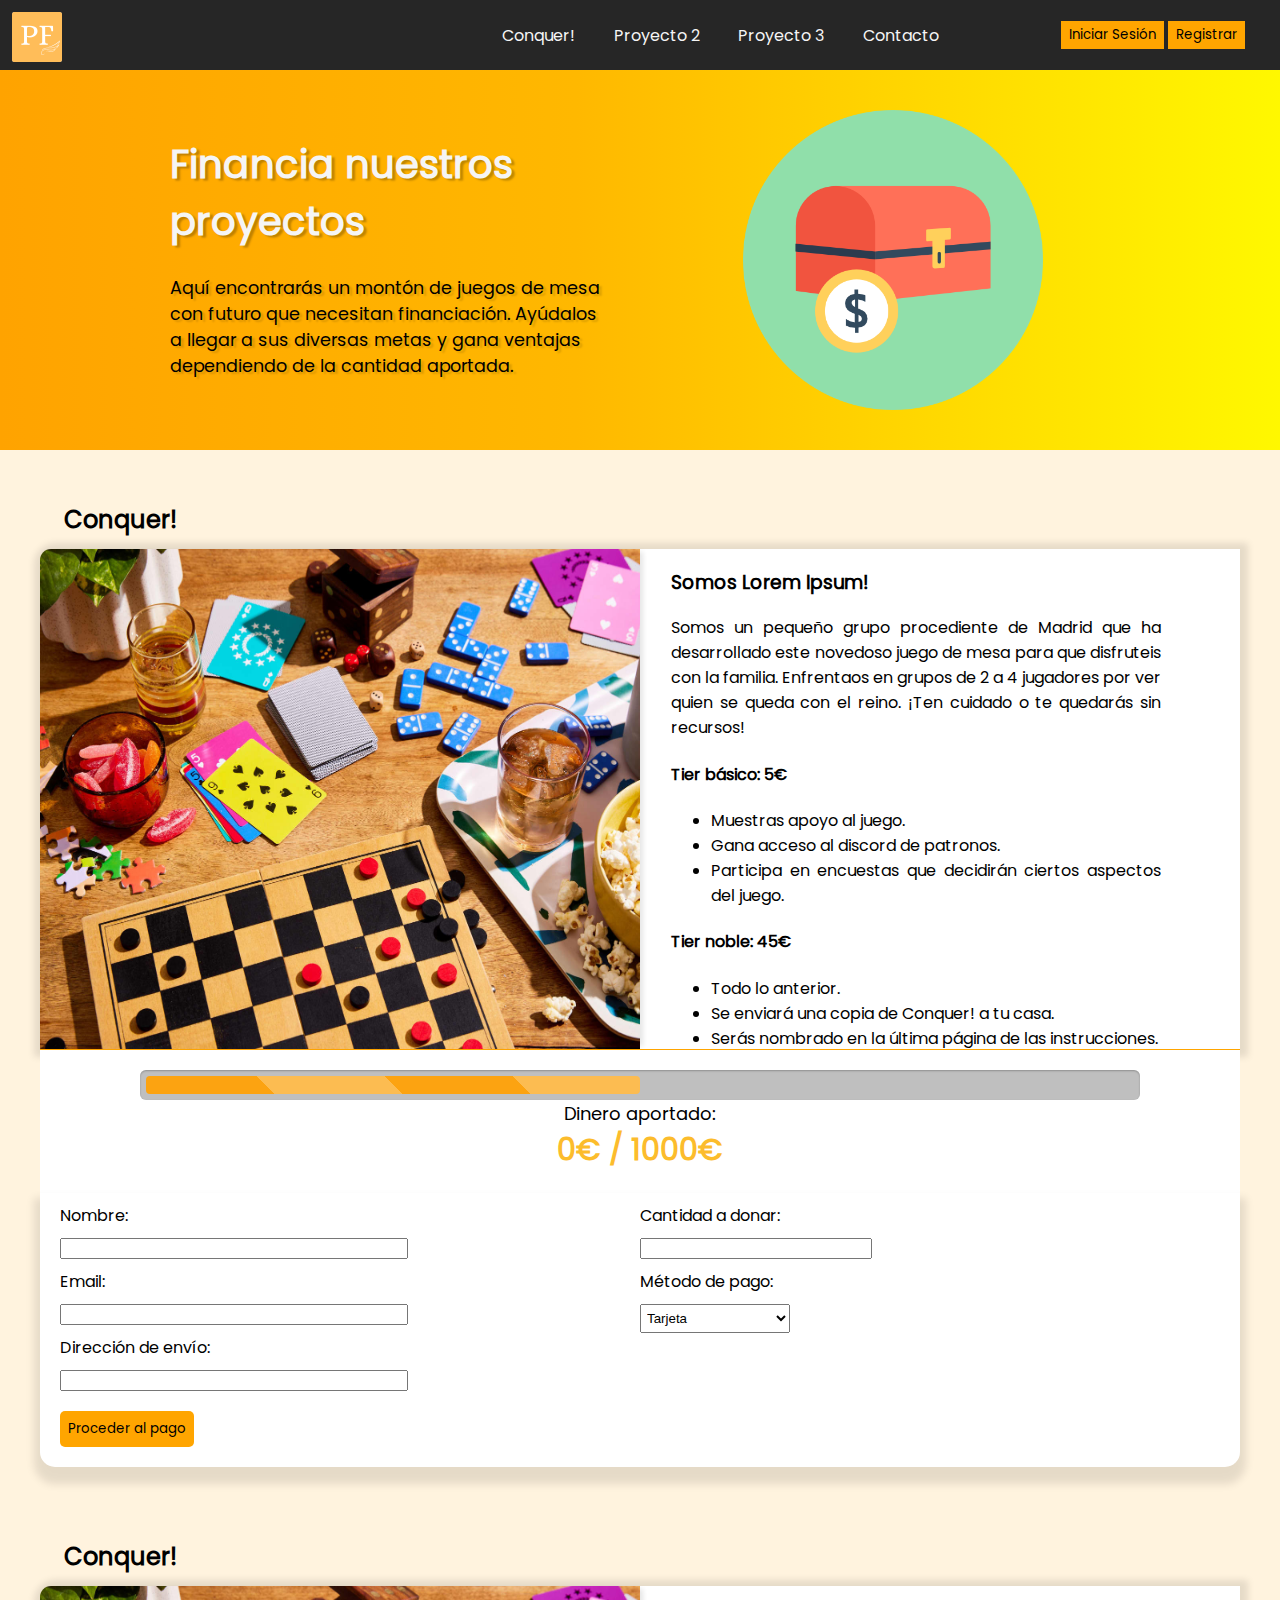
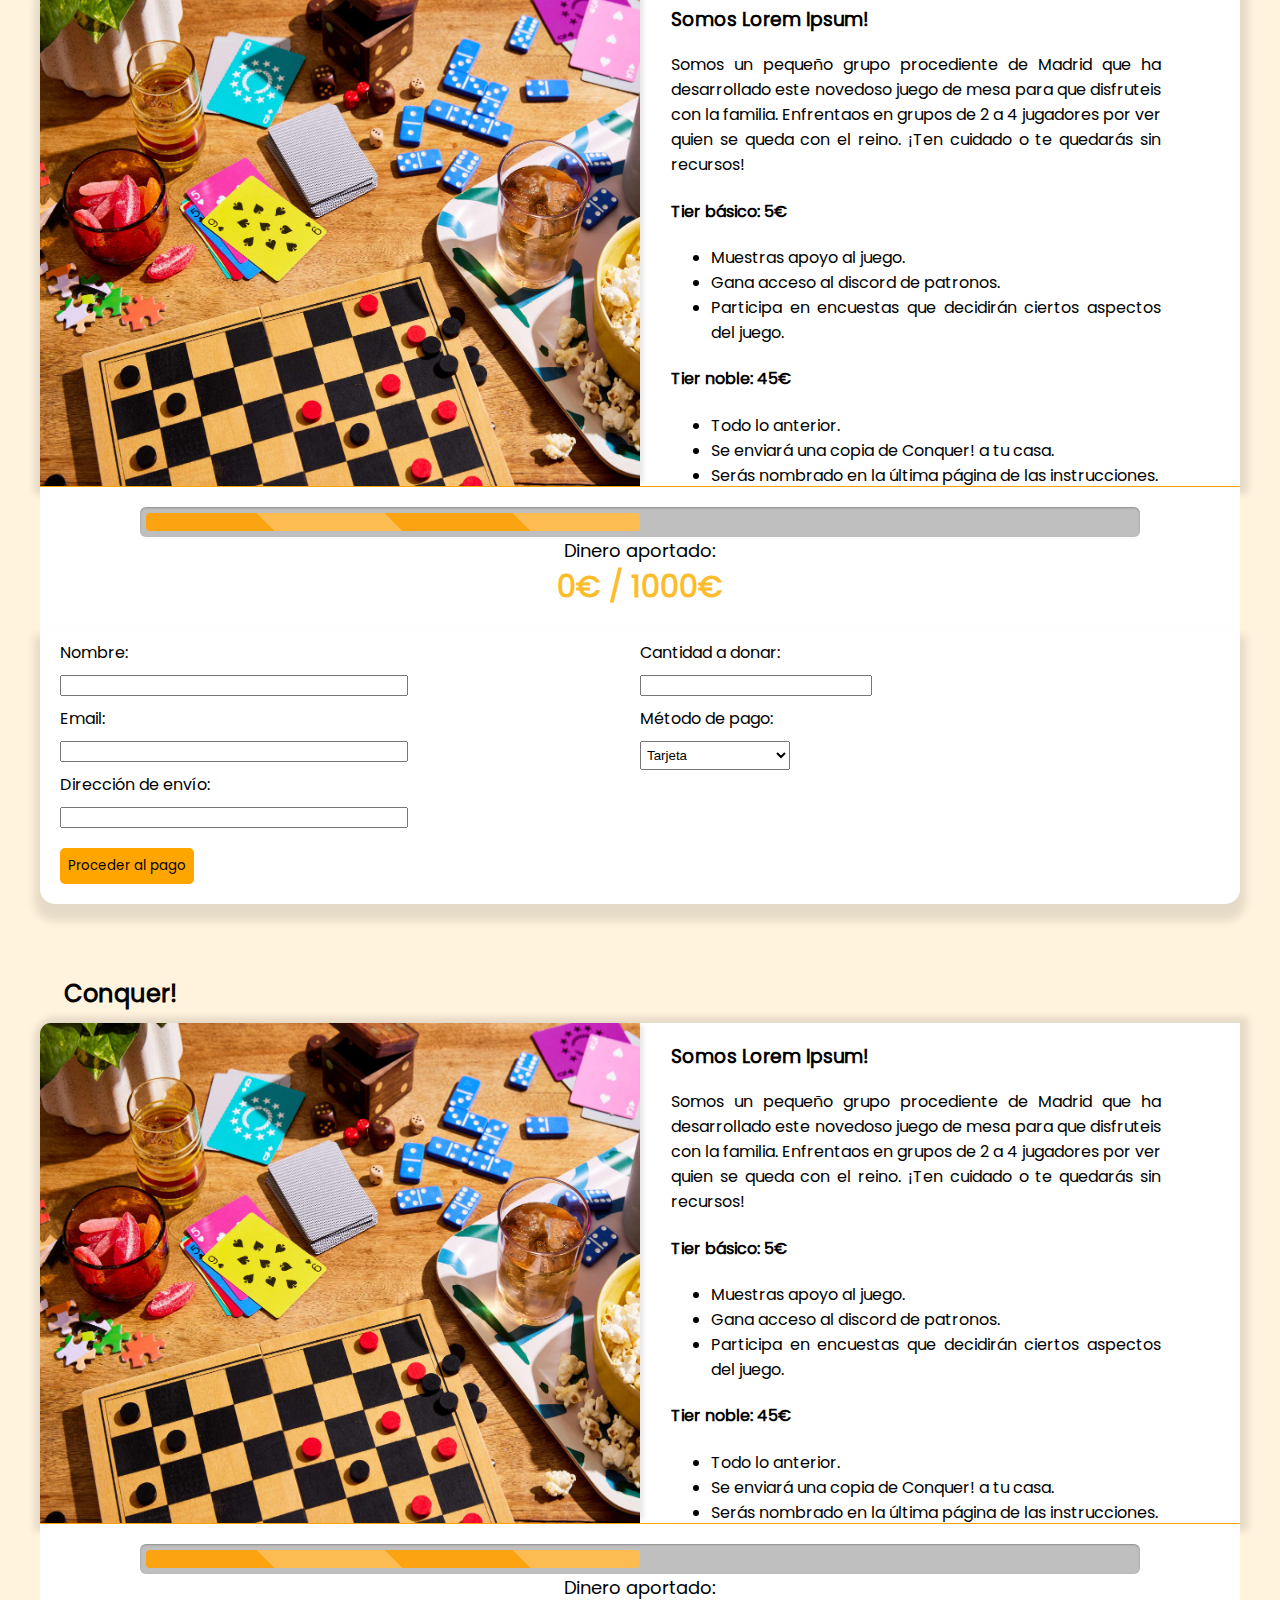
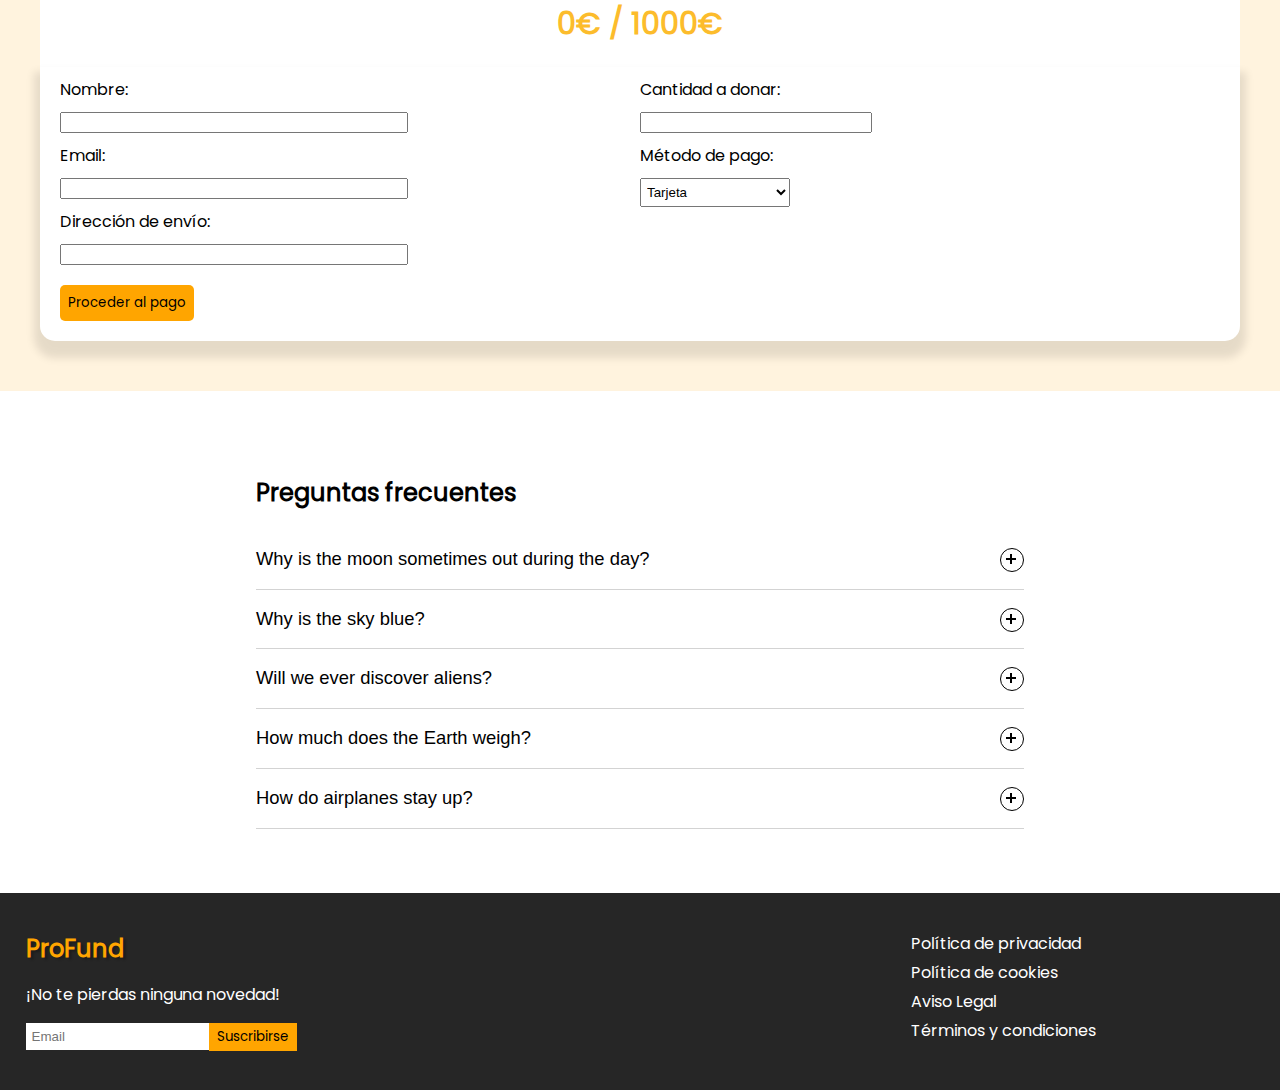
==== commit 03728780: "barra de progreso hecha" ====
--- a/index.html
+++ b/index.html
@@ -73,8 +73,20 @@
                             </ul>
                         </div>
                     </div>
+                    <div class="p-container">
+                        <div class="progress-container">    
+                            <div class="progress progress-striped">
+                              <div class="progress-bar" id="progress-bar1">
+                              </div>             
+                            </div> 
+                            <span class="progress-label">Dinero aportado:</span>
+                            <br>
+                            <span class="progress-amount" id="progress-text1">0€ / 1000€<span class="countup" data-end-value="1000000" data-duration="1200"></span>
+                            </span>
+                        </div>
+                    </div>
                     <div class="donation">
-                        <form action="" method="get" class="form-donation">
+                        <form action="" method="get" class="form-donation" id="form-donation1">
                             <div class="personal-info">
                                 <label for="name">Nombre: </label>
                                 <input type="text" name="name" class="name-donation" required>
@@ -85,7 +97,7 @@
                             </div>
                             <div class="payment-info">
                                 <label for="quantity">Cantidad a donar: </label>
-                                <input type="text" name="quantity" class="quantity-donation" required>
+                                <input type="text" name="quantity" class="quantity-donation1" id="quantity-donation1" required>
                                 <label for="payment">Método de pago: </label>
                                 <select name="payment" class="payment-donation">
                                     <option value="card">Tarjeta</option>
@@ -131,8 +143,20 @@
                             </ul>
                         </div>
                     </div>
+                    <div class="p-container">
+                        <div class="progress-container">    
+                            <div class="progress progress-striped">
+                              <div class="progress-bar" id="progress-bar2">
+                              </div>             
+                            </div> 
+                            <span class="progress-label">Dinero aportado:</span>
+                            <br>
+                            <span class="progress-amount" id="progress-text2">0€ / 1000€<span class="countup" data-end-value="1000000" data-duration="1200"></span>
+                            </span>
+                        </div>
+                    </div>
                     <div class="donation">
-                        <form action="" method="get" class="form-donation">
+                        <form action="" method="get" class="form-donation" id="form-donation2">
                             <div class="personal-info">
                                 <label for="name">Nombre: </label>
                                 <input type="text" name="name" class="name-donation" required>
@@ -143,7 +167,7 @@
                             </div>
                             <div class="payment-info">
                                 <label for="quantity">Cantidad a donar: </label>
-                                <input type="text" name="quantity" class="quantity-donation" required>
+                                <input type="text" name="quantity" class="quantity-donation" id="quantity-donation2" required>
                                 <label for="payment">Método de pago: </label>
                                 <select name="payment" class="payment-donation">
                                     <option value="card">Tarjeta</option>
@@ -189,8 +213,20 @@
                             </ul>
                         </div>
                     </div>
+                    <div class="p-container">
+                        <div class="progress-container">    
+                            <div class="progress progress-striped">
+                            <div class="progress-bar" id="progress-bar3">
+                            </div>             
+                            </div> 
+                            <span class="progress-label">Dinero aportado:</span>
+                            <br>
+                            <span class="progress-amount" id="progress-text3">0€ / 1000€<span class="countup" data-end-value="1000000" data-duration="1200"></span>
+                            </span>
+                        </div>
+                    </div>
                     <div class="donation">
-                        <form action="" method="get" class="form-donation">
+                        <form action="" method="get" class="form-donation" id="form-donation3">
                             <div class="personal-info">
                                 <label for="name">Nombre: </label>
                                 <input type="text" name="name" class="name-donation" required>
@@ -201,7 +237,7 @@
                             </div>
                             <div class="payment-info">
                                 <label for="quantity">Cantidad a donar: </label>
-                                <input type="text" name="quantity" class="quantity-donation" required>
+                                <input type="text" name="quantity" class="quantity-donation" id="quantity-donation3" required>
                                 <label for="payment">Método de pago: </label>
                                 <select name="payment" class="payment-donation">
                                     <option value="card">Tarjeta</option>
@@ -274,5 +310,7 @@
         </div>
     </footer>
     <script src="faq.js"></script>
+    <script src="progressbar.js"></script>
+
 </body>
 </html>--- a/style.css
+++ b/style.css
@@ -138,6 +138,65 @@
     scroll-behavior: smooth;
     scrollbar-gutter: stable both-edges;
 }
+.p-container{
+    background-color: white;
+    padding: 20px 0px;
+    border-top: 1px solid orange;
+}
+.progress-container {
+    margin: 0px auto;
+    background-color: white;
+    max-width: 1000px;
+    text-align: center;
+  }
+  
+  .progress {
+    padding: 6px;
+    background: rgba(0, 0, 0, 0.25);
+    border-radius: 6px;
+    box-shadow: inset 0 1px 2px rgba(0, 0, 0, 0.25), 0 1px rgba(255, 255, 255, 0.08);
+  }
+  
+  .progress-bar { 
+    height: 18px;
+    background-color: #ee303c;  
+    border-radius: 4px; 
+    transition: 0.4s linear;  
+    transition-property: width, background-color;  
+  }
+  
+  .progress-striped .progress-bar {   
+    background-color: #FCBC51; 
+    width: 50%; 
+    background-image: linear-gradient(
+          45deg, rgb(252,163,17) 25%, 
+          transparent 25%, transparent 50%, 
+          rgb(252,163,17) 50%, rgb(252,163,17) 75%,
+          transparent 75%, transparent); 
+    /*animation: progressAnimationStrike 6s;*/
+  }
+  
+  /*@keyframes progressAnimationStrike {
+       from { width: 0 }
+       to   { width: 100% }
+  }*/
+  .progress-label {
+    font-style: normal;
+    font-weight: 400;
+    font-size: 18px;
+    text-align: center;
+    color: #000000;
+    margin: 4px auto;
+    
+  }
+  .progress-amount {
+    font-weight: 700;
+    font-size: 30px;
+    font-style: normal;
+    color: #fcbc2c;
+    transition: opacity 1.2s linear;
+    margin: 20px auto;
+  }
 
 .donation{
     
@@ -147,7 +206,7 @@
     display: flex;
     max-width: 1200px;
     margin-bottom: 20px;
-    box-shadow: 1px 1px 7px 7px rgba(0,0,0,0.1);
+    box-shadow: 0px 11px 9px 6px rgba(0, 0, 0, 0.1);
 }
 .form-donation{
     width: 100%;
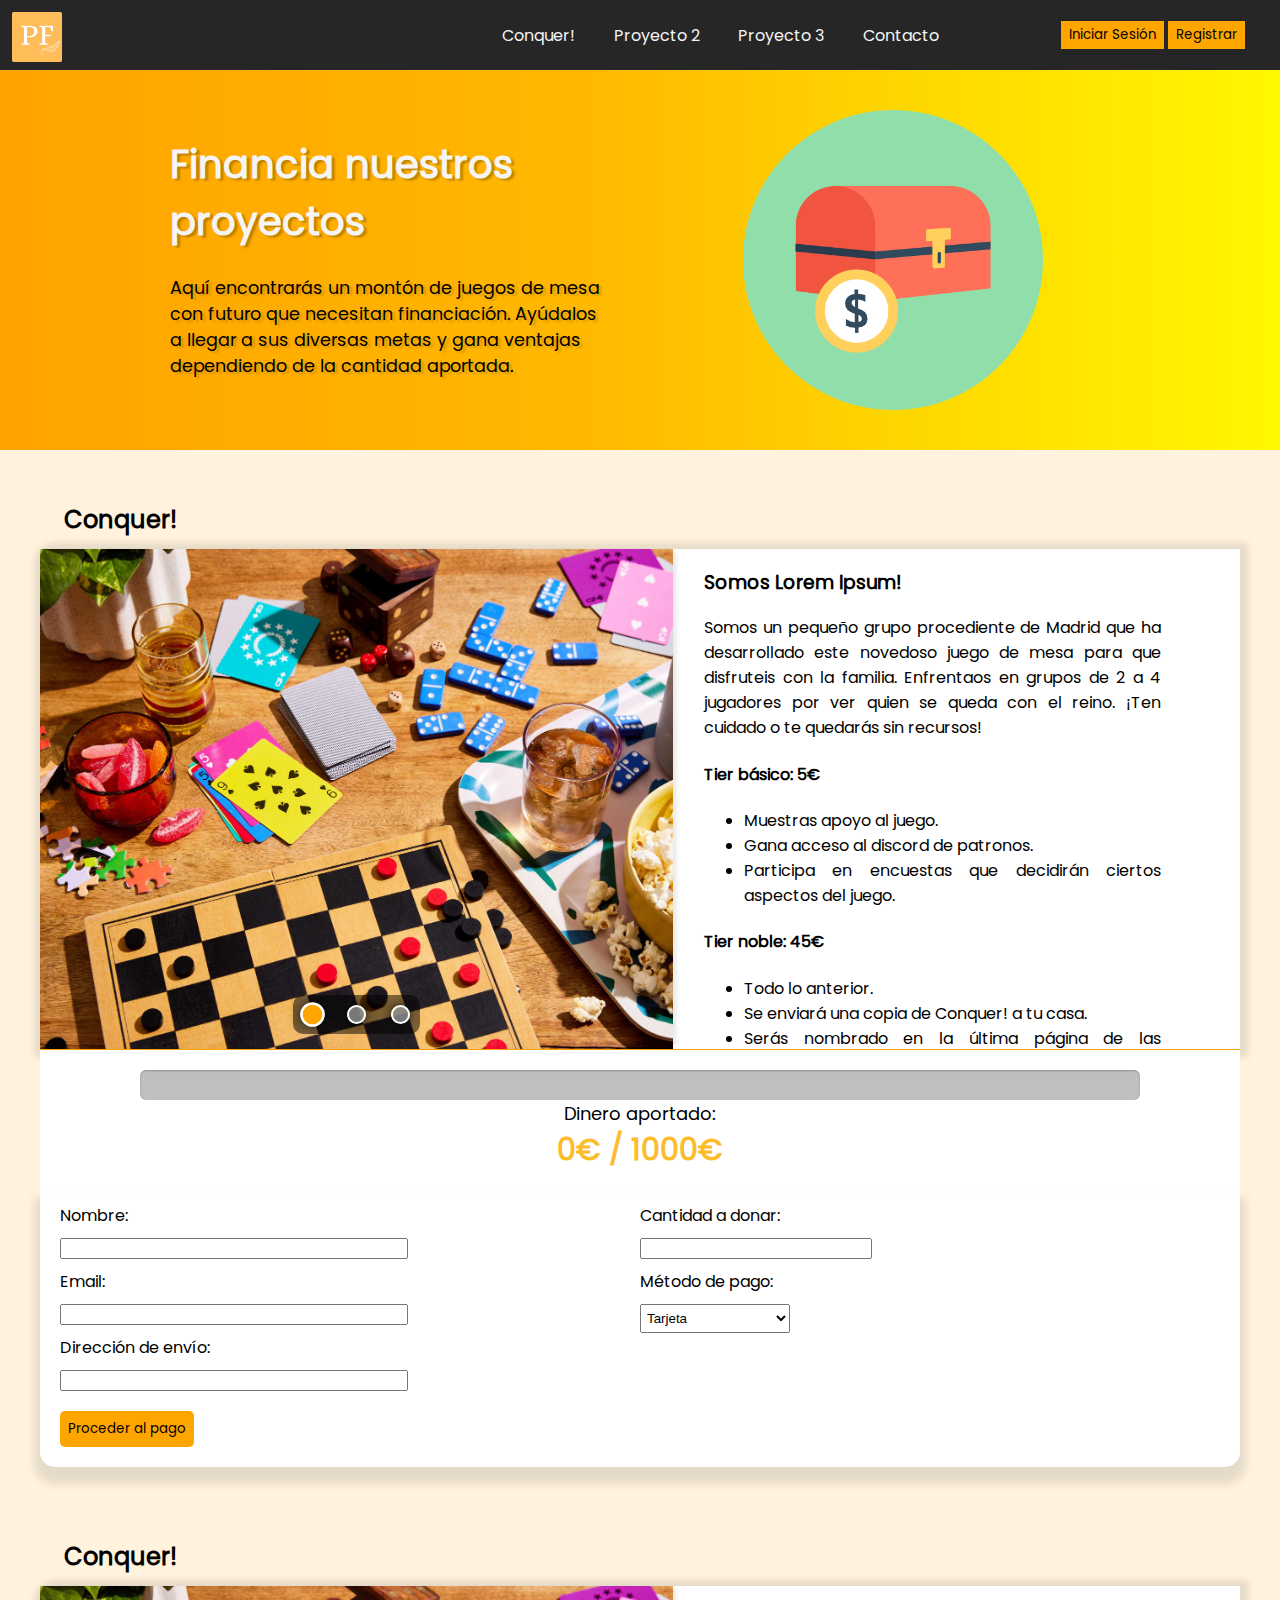
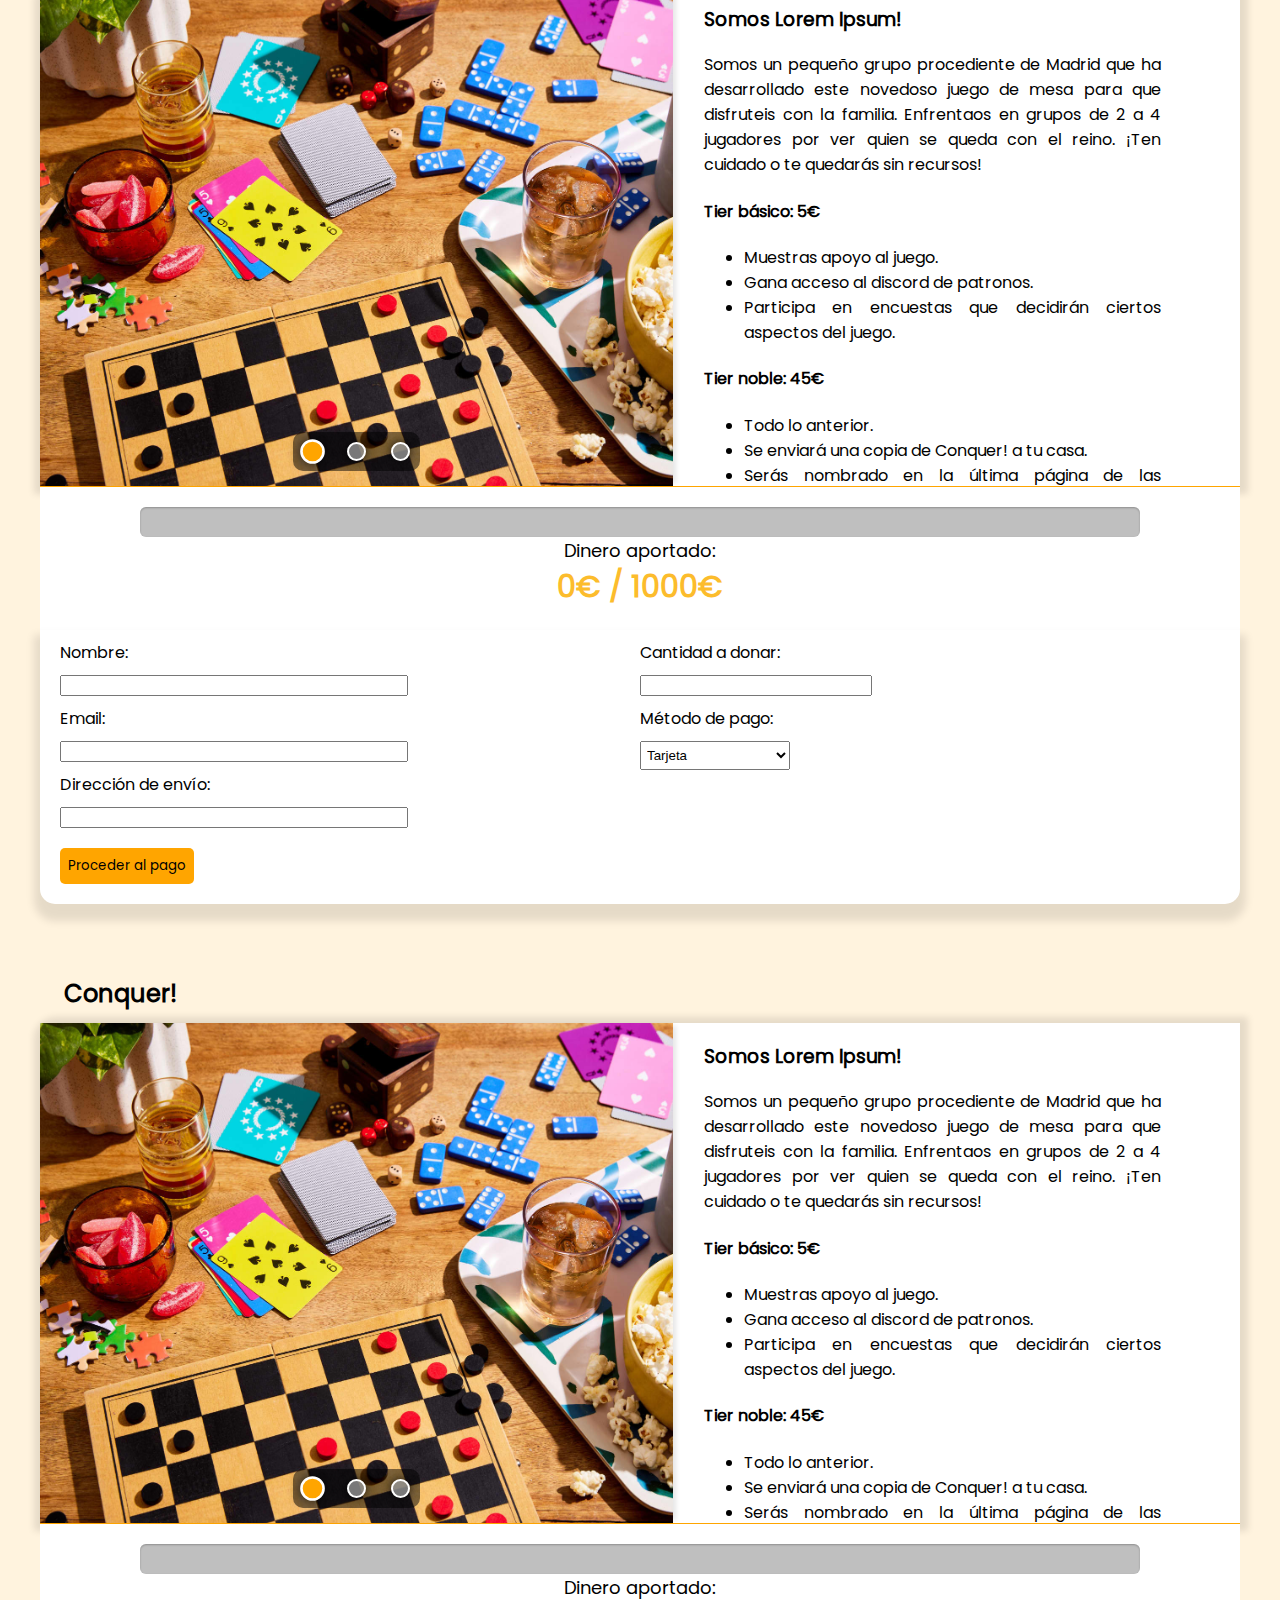
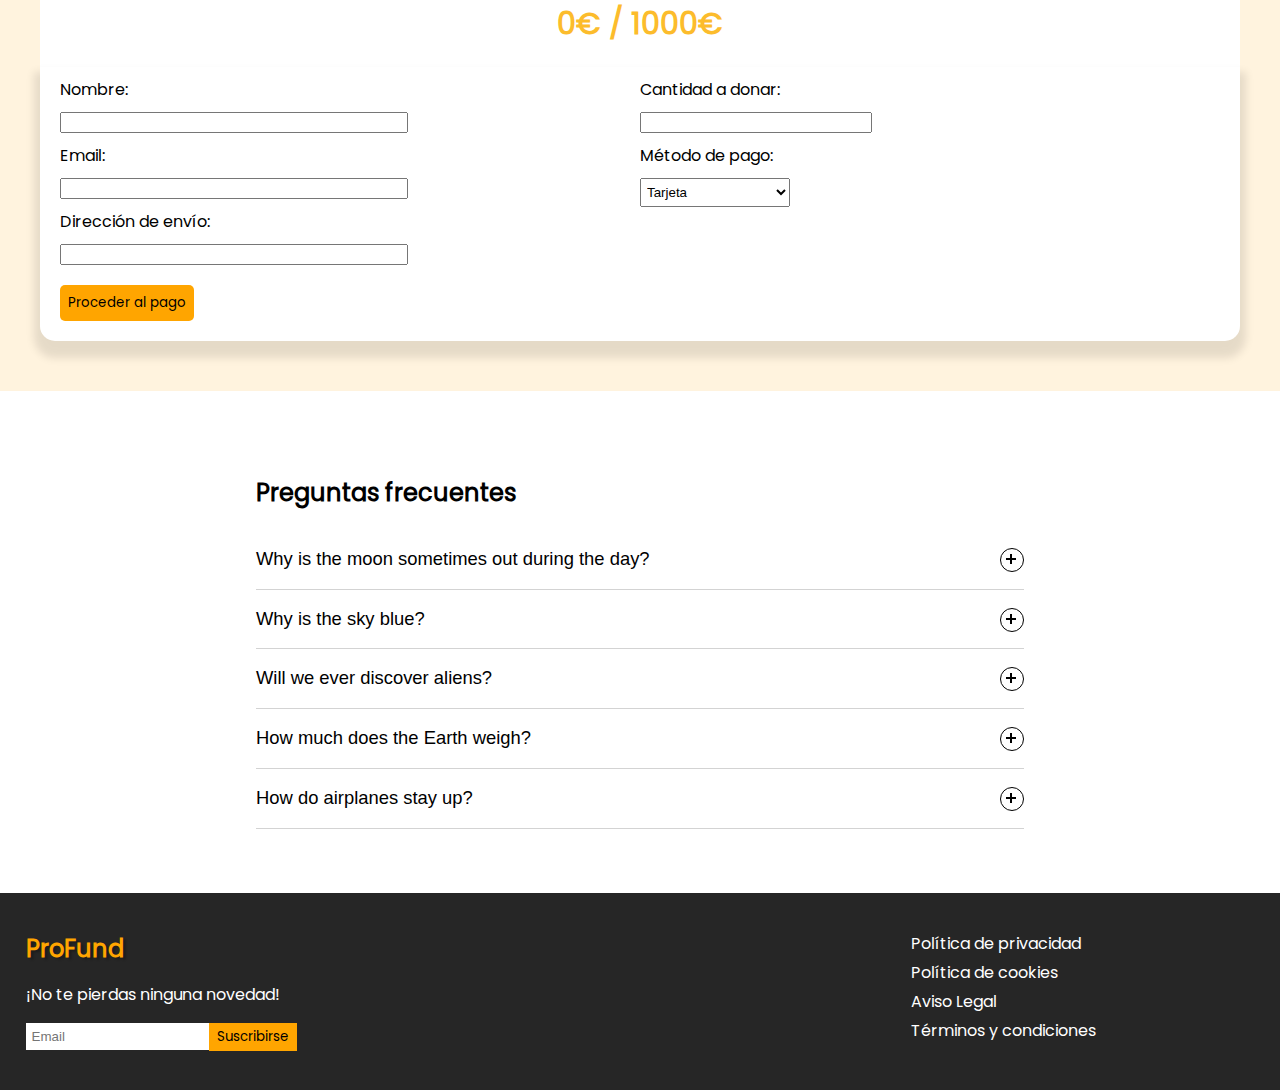
==== commit 409bdca6: "barra de progreso actualizada y contador de dinero hecho con el json, carrusel imágenes hecho" ====
--- a/index.html
+++ b/index.html
@@ -46,7 +46,15 @@
                 <div  class="project-container">
                     <h2>Conquer!</h2>
                     <div class="project">
-                        <img class="img-project" src="./src/images/proyecto1.jpg" alt="board game">
+                        <!--<img class="img-project" src="./src/images/proyecto1.jpg" alt="board game">-->
+                        <div class="carousel">
+                            <div class="carousel-images">
+                                <img src="./src/images/proyecto1.jpg" class="carousel-item active">
+                                <img src="./src/images/proyecto1.jpg" class="carousel-item">
+                                <img src="./src/images/proyecto1.jpg" class="carousel-item">
+                            </div>
+                            <div class="carousel-indicators"></div>
+                        </div>
                         <div class="project-text">
                             <h3>Somos Lorem Ipsum!</h3>
                             <p>Somos un pequeño grupo procediente de Madrid que ha desarrollado este novedoso juego de mesa para que disfruteis con
@@ -116,7 +124,27 @@
                 <div  class="project-container">
                     <h2>Conquer!</h2>
                     <div class="project">
-                        <img class="img-project" src="./src/images/proyecto1.jpg" alt="board game">
+                        <!--<img class="img-project" src="./src/images/proyecto1.jpg" alt="board game">-->
+                        <!--<div class="carousel">
+                            <div class="carousel-images">
+                                <img src="./src/images/proyecto1.jpg" class="carousel-item active">
+                                <img src="./src/images/proyecto1.jpg" class="carousel-item">
+                                <img src="./src/images/proyecto1.jpg" class="carousel-item">
+                            </div>
+                            <div class="carousel-indicators">
+                                <span class="indicator active" data-index="0"></span>
+                                <span class="indicator" data-index="1"></span>
+                                <span class="indicator" data-index="2"></span>
+                            </div>
+                        </div>-->
+                        <div class="carousel">
+                            <div class="carousel-images">
+                                <img src="./src/images/proyecto1.jpg" class="carousel-item active">
+                                <img src="./src/images/proyecto1.jpg" class="carousel-item">
+                                <img src="./src/images/proyecto1.jpg" class="carousel-item">
+                            </div>
+                            <div class="carousel-indicators"></div>
+                        </div>
                         <div class="project-text">
                             <h3>Somos Lorem Ipsum!</h3>
                             <p>Somos un pequeño grupo procediente de Madrid que ha desarrollado este novedoso juego de mesa para que disfruteis con
@@ -186,7 +214,15 @@
                 <div  class="project-container">
                     <h2>Conquer!</h2>
                     <div class="project">
-                        <img class="img-project" src="./src/images/proyecto1.jpg" alt="board game">
+                        <!--<img class="img-project" src="./src/images/proyecto1.jpg" alt="board game">-->
+                        <div class="carousel">
+                            <div class="carousel-images">
+                                <img src="./src/images/proyecto1.jpg" class="carousel-item active">
+                                <img src="./src/images/moneybox.png" class="carousel-item">
+                                <img src="./src/images/proyecto1.jpg" class="carousel-item">
+                            </div>
+                            <div class="carousel-indicators"></div>
+                        </div>
                         <div class="project-text">
                             <h3>Somos Lorem Ipsum!</h3>
                             <p>Somos un pequeño grupo procediente de Madrid que ha desarrollado este novedoso juego de mesa para que disfruteis con
@@ -309,8 +345,10 @@
             </div>
         </div>
     </footer>
+
     <script src="faq.js"></script>
     <script src="progressbar.js"></script>
+    <script src="image_carousel.js"></script>
 
 </body>
 </html>--- a/style.css
+++ b/style.css
@@ -19,6 +19,7 @@
   left: 0;
   display: flex;
   flex-direction: row;
+  z-index: 100;
 }
 
 .navigation ul{
@@ -167,7 +168,7 @@
   
   .progress-striped .progress-bar {   
     background-color: #FCBC51; 
-    width: 50%; 
+    width: 0%; 
     background-image: linear-gradient(
           45deg, rgb(252,163,17) 25%, 
           transparent 25%, transparent 50%, 
@@ -410,3 +411,67 @@
     text-decoration: underline;
     transition: all .5s;
 }
+
+.carousel {
+    /*position: relative;
+    overflow: hidden;
+    border-radius: 10px;
+    width: 50%;
+    height: 100%;
+    border-radius: 11px 0px 0px 0px;
+    box-shadow: 6px 0px 5px -3px rgba(0,0,0,0.1);*/
+    position: relative;
+    width: 65%;
+    display: flex;
+    border-radius: 11px 0px 0px 0px;
+    box-shadow: 6px 0px 5px -3px rgba(0,0,0,0.1);
+}
+
+.carousel-images {
+    display: flex;
+    transition: transform 0.5s ease-in-out;
+}
+
+.carousel-item {
+    /*width: 800px;
+    height: 400px;
+    display: none;*/
+    width: 100%;
+    height: 100%;
+    display: none;
+}
+
+.carousel-item.active {
+    display: block;
+}
+
+/* Indicadores (círculos) */
+.carousel-indicators {
+    position: absolute;
+    bottom: 3%;
+    left: 40%;
+    display: flex;
+    gap: 25px;
+    background: rgba(0, 0, 0, 0.5);
+    padding: 10px;
+    border-radius: 10px;
+}
+
+.indicator {
+    width: 15px;
+    height: 15px;
+    background-color: rgba(148, 147, 147, 0.8);
+    border: 2px solid white;
+    box-shadow: 0px 0px 10px rgba(0, 0, 0, 0.8);
+    transition: background 0.3s ease, transform 0.2s ease;
+    border-radius: 50%;
+    outline: none;
+
+    
+}
+.indicator.active {
+    background-color: orange;
+    transform: scale(1.3); /* Hace que el activo sea más grande */
+    border-radius: 50%;
+    outline: none;
+}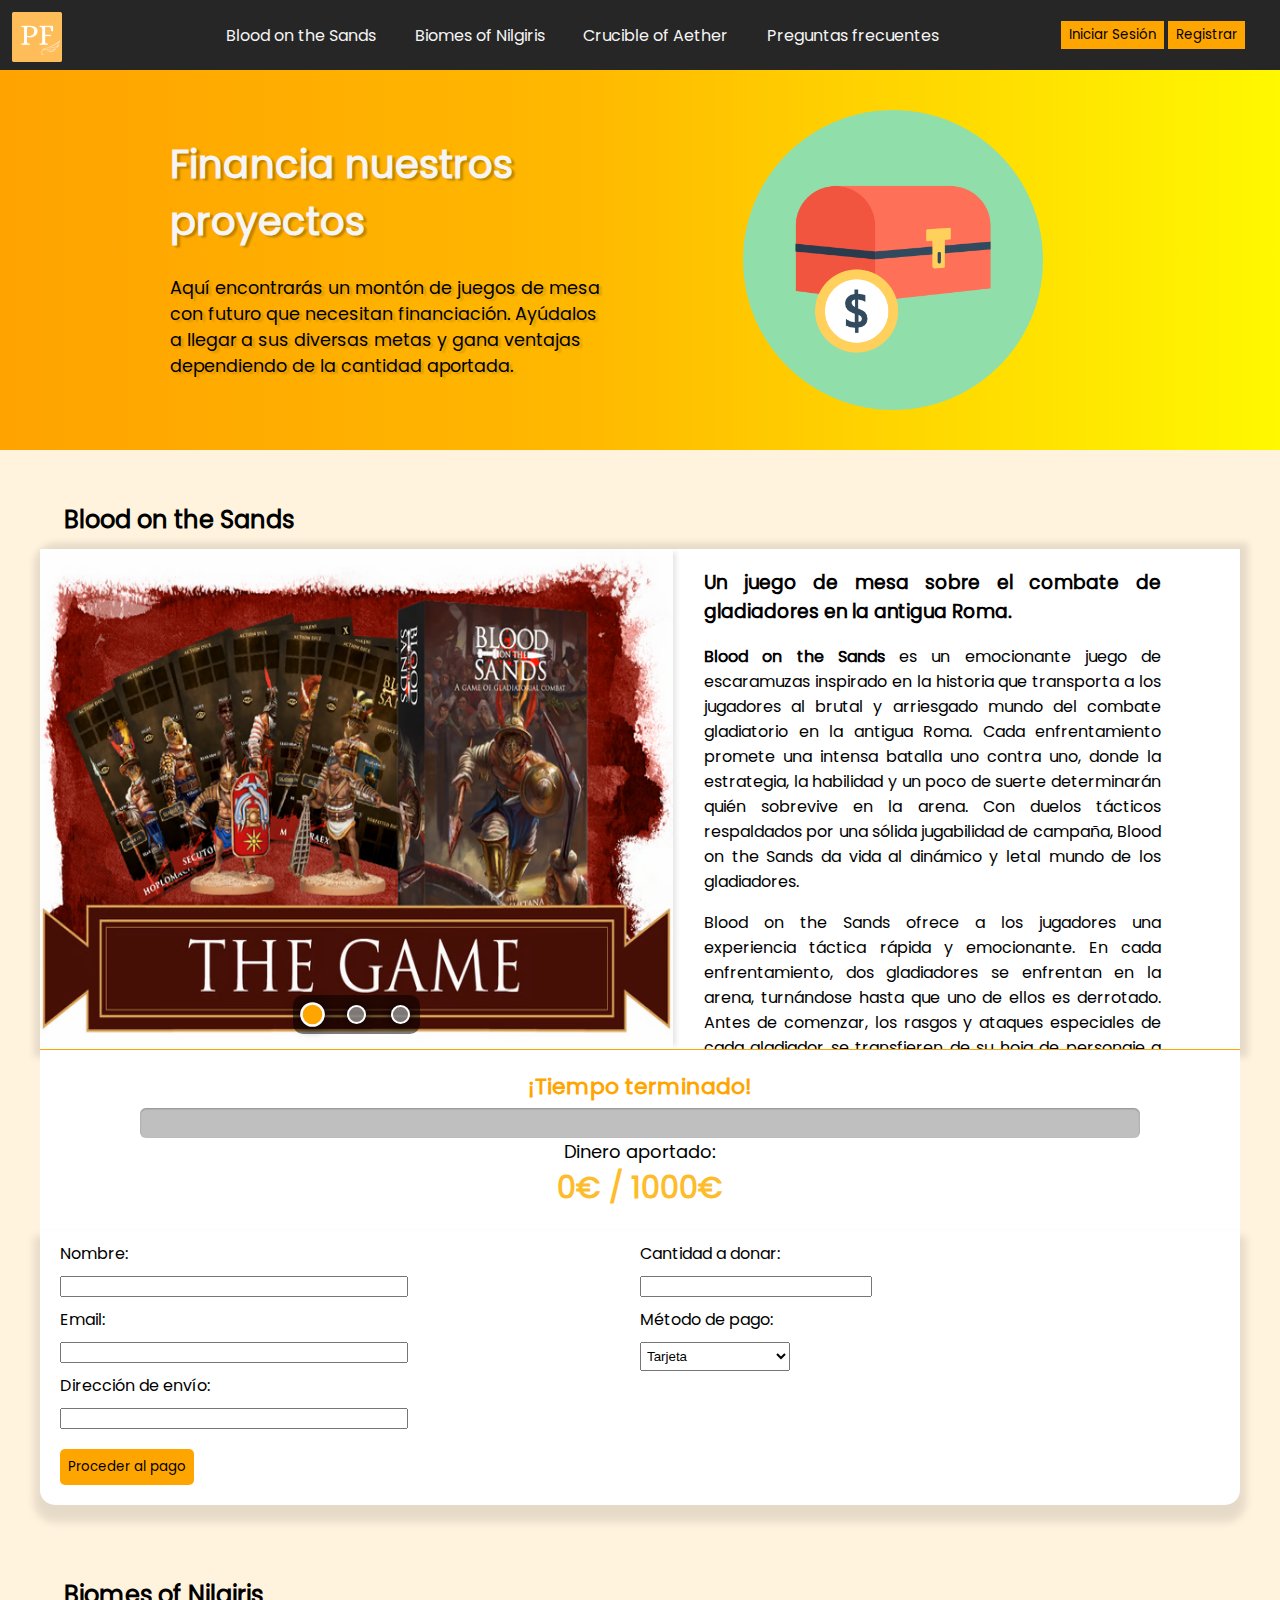
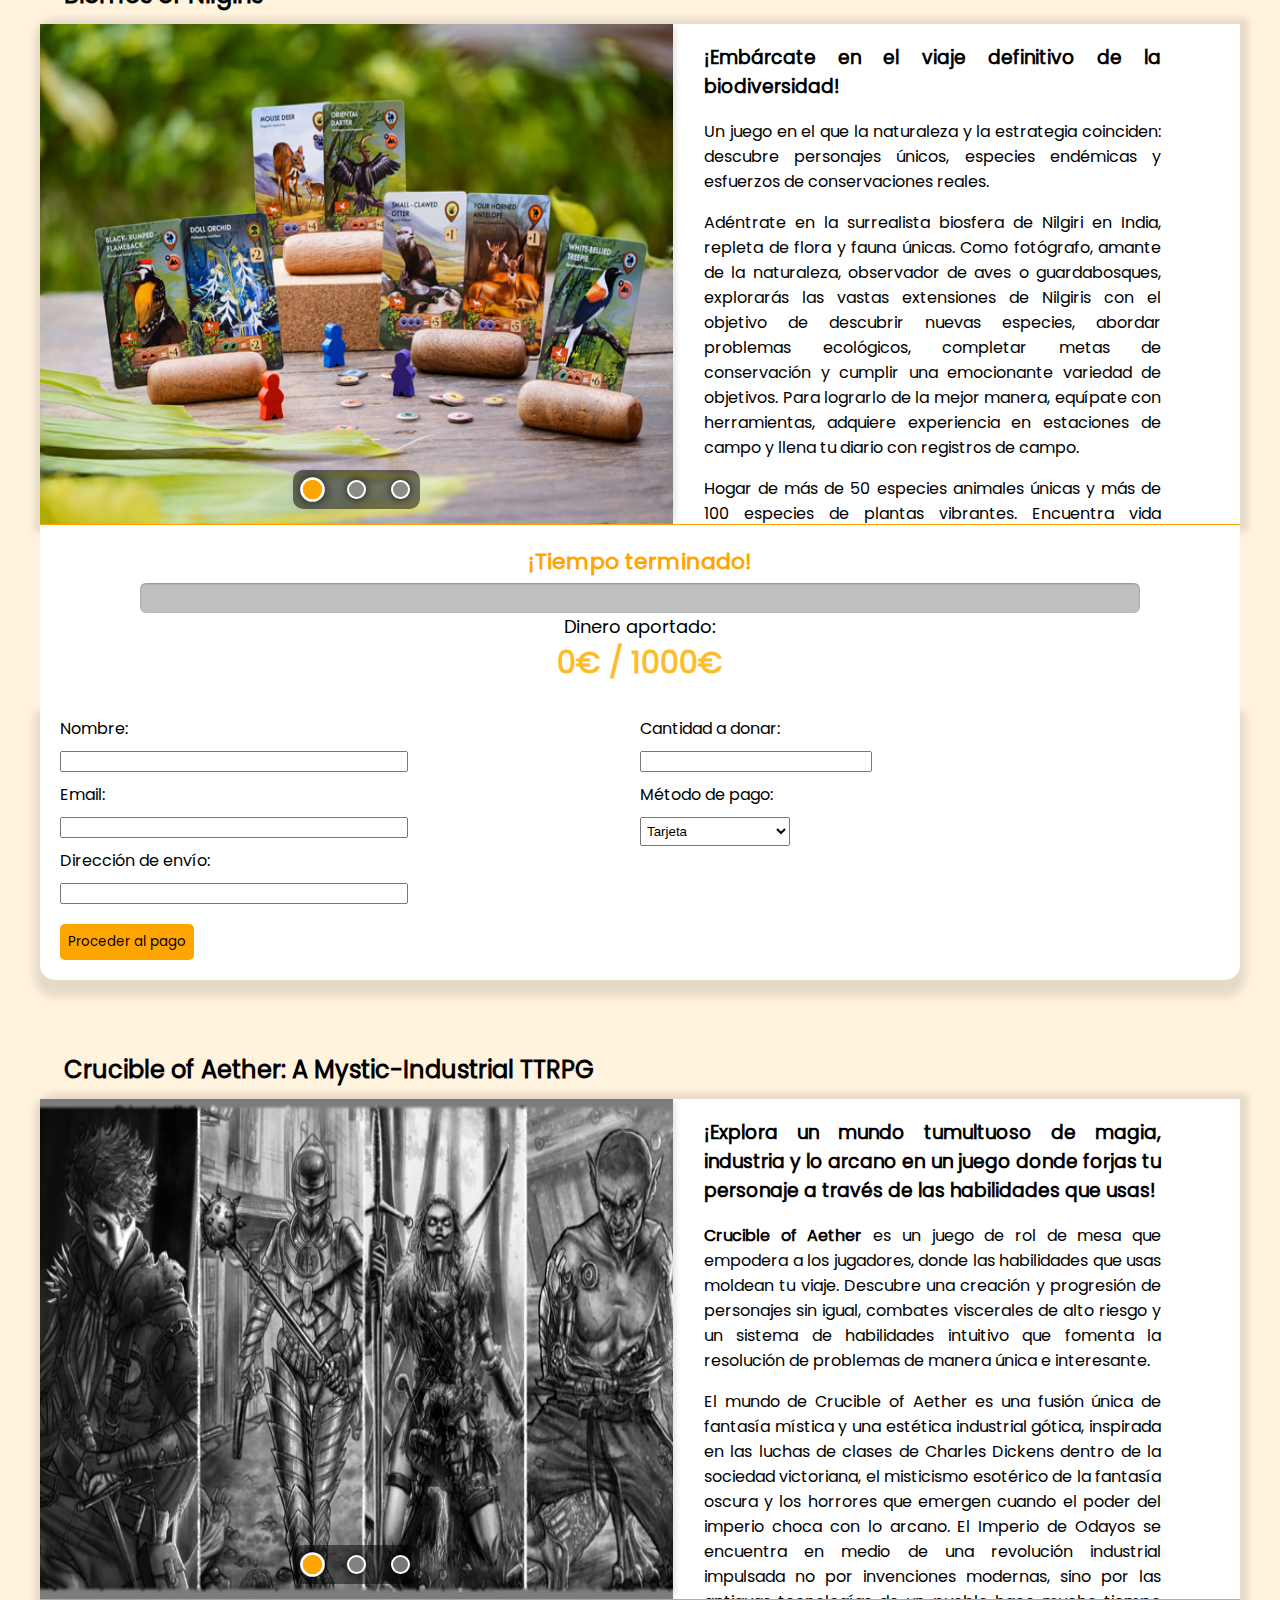
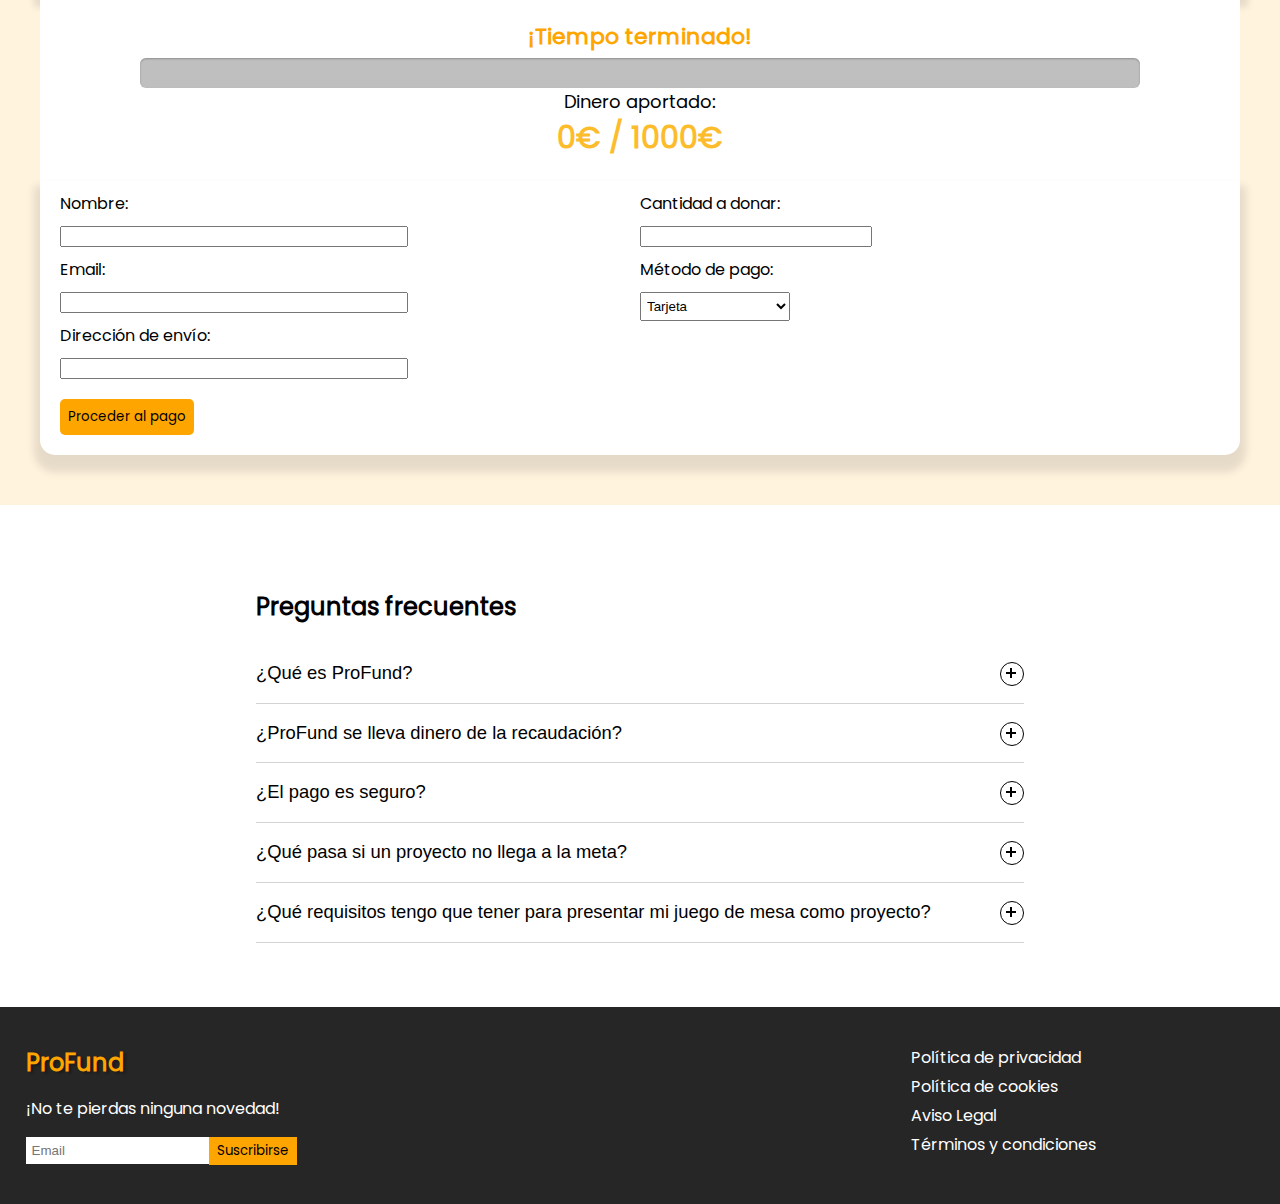
==== commit 594028ca: "textos e imágenes puestos de verdad. htmls legales de ejemplo añadidos. Cuenta atrás de los proyecto" ====
--- a/index.html
+++ b/index.html
@@ -15,10 +15,10 @@
                 <div class="nav-container">
                     
                     <ul>
-                        <li a="#">Conquer!</li>
-                        <li a="#">Proyecto 2</li>
-                        <li a="#">Proyecto 3</li>
-                        <li a="#">Contacto</li>
+                        <li> <a href="#bloodOnTheSand">Blood on the Sands</a></li>
+                        <li> <a href="#biomesOfNilgiris">Biomes of Nilgiris</a></li>
+                        <li> <a href="#CrucibleAether">Crucible of Aether</a></li>
+                        <li> <a href="#FAQ">Preguntas frecuentes</a></li>
                     </ul>
                     <div class="button-container"> 
                         <button class="btn-black">Iniciar Sesión</button>
@@ -43,46 +43,83 @@
     <main>
         <section>
             <article class="article-project">
-                <div  class="project-container">
-                    <h2>Conquer!</h2>
+                <div  class="project-container" id="bloodOnTheSand">
+                    <h2>Blood on the Sands</h2>
                     <div class="project">
                         <!--<img class="img-project" src="./src/images/proyecto1.jpg" alt="board game">-->
                         <div class="carousel">
                             <div class="carousel-images">
-                                <img src="./src/images/proyecto1.jpg" class="carousel-item active">
-                                <img src="./src/images/proyecto1.jpg" class="carousel-item">
-                                <img src="./src/images/proyecto1.jpg" class="carousel-item">
+                                <img src="./src/images/BloodOnTheSand1.png" class="carousel-item active">
+                                <img src="./src/images/BloodOnTheSand2.png" class="carousel-item">
+                                <img src="./src/images/BloodOnTheSand3.png" class="carousel-item">
                             </div>
                             <div class="carousel-indicators"></div>
                         </div>
                         <div class="project-text">
-                            <h3>Somos Lorem Ipsum!</h3>
-                            <p>Somos un pequeño grupo procediente de Madrid que ha desarrollado este novedoso juego de mesa para que disfruteis con
-                                la familia. Enfrentaos en grupos de 2 a 4 jugadores por ver quien se queda con el reino. ¡Ten cuidado o 
-                                te quedarás sin recursos!
-                            </p>
-                            <h4>Tier básico: 5€</h4>
-                            <ul>
-                                <li>Muestras apoyo al juego.</li>
-                                <li>Gana acceso al discord de patronos.</li>
-                                <li>Participa en encuestas que decidirán ciertos aspectos del juego.</li>
-                            </ul>
-                            <h4>Tier noble: 45€</h4>
+                            <h3>Un juego de mesa sobre el combate de gladiadores en la antigua Roma.</h3>
+                            <p><b>Blood on the Sands</b> es un emocionante juego de escaramuzas inspirado en 
+                                la historia que transporta a los jugadores al brutal y arriesgado mundo del 
+                                combate gladiatorio en la antigua Roma. Cada enfrentamiento promete una intensa 
+                                batalla uno contra uno, donde la estrategia, la habilidad y un poco de suerte 
+                                determinarán quién sobrevive en la arena. Con duelos tácticos respaldados por 
+                                una sólida jugabilidad de campaña, Blood on the Sands da vida al dinámico y 
+                                letal mundo de los gladiadores.
+                            </p>
+                            <p>Blood on the Sands ofrece a los jugadores una experiencia táctica rápida y 
+                                emocionante. En cada enfrentamiento, dos gladiadores se enfrentan en la arena, 
+                                turnándose hasta que uno de ellos es derrotado. Antes de comenzar, los rasgos 
+                                y ataques especiales de cada gladiador se transfieren de su hoja de personaje 
+                                a un Tablero de Gladiador, donde los jugadores organizan sus cartas de referencia, 
+                                dados de acción, dados estándar (d6), marcadores de Heridas y Fatiga, y otros tokens. 
+                                Cada turno, los jugadores lanzan sus Dados de Acción, cuyos símbolos determinan 
+                                las acciones disponibles. La iniciativa se establece primero, seguida de una o 
+                                más de las cinco acciones principales: Maniobra, Defensa, Respiro, Ataque y 
+                                Ataque Especial. El combate es dinámico, con los jugadores reposicionando constantemente 
+                                a sus gladiadores en un tablero de hexágonos, buscando la mejor oportunidad para 
+                                atacar. Algunos pueden incluso intentar ganarse el favor del público y aprovechar 
+                                el apoyo de la multitud. La fatiga es un factor clave: a medida que el combate avanza, 
+                                los gladiadores agotados o heridos pierden acceso a algunos de sus Dados de Acción, 
+                                reduciendo sus opciones estratégicas. Finalmente, cuando un gladiador cae—ya sea por 
+                                agotamiento, pérdida de sangre o un golpe decisivo—debe apelar a la multitud por 
+                                misericordia. Los vencedores ganarán fama y experiencia, pero incluso los derrotados 
+                                aprenderán valiosas lecciones de la batalla... si sobreviven.
+
+                            </p>
+                            <h4>Únete a la turba: +5€</h4>
+                            <p>¿Demasiado asustado para entrar a la arena? Pues mira desde la grada! En este nivel, 
+                                recibirás actualizaciones de ProFund, y tendrás acceso al gestor de donaciones una
+                                vez se haya terminado la campaña.
+                            </p>
+                            <ul>
+                                <li>Recibirás actualizaciones de ProFund con las novedades.</li>
+                                <li>Archivos digitales: Obstáculos de la arena.</li>
+                            </ul>
+                            <h4>Core Box (2 jugadores): +89€</h4>
+                            <p>¡Bienvenido a la batalla, gladiador! Este nivel incluye una copia del juego de mesa
+                                completo, dándote todo lo que necesitas para competir en la arena contra un amigo (o 
+                                un enemigo mortal). (El coste de envío será calculado al final de la campaña).
+                            </p>
+                            <ul>
+                                <li>Recibirás actualizaciones de ProFund con las novedades.</li>
+                                <li>Archivos digitales: Obstáculos de la arena.</li>
+                                <li>Tablero hexagonal.</li>
+                                <li>Blood on the Sands (core box).</li>
+                            </ul>
+                            <h4>Edición para dos jugadores definitiva: +198€</h4>
                             <ul>
                                 <li>Todo lo anterior.</li>
-                                <li>Se enviará una copia de Conquer! a tu casa.</li>
-                                <li>Serás nombrado en la última página de las instrucciones.</li>
-                            </ul>
-                            <h4>Tier rey: 100€</h4>
-                            <ul>
-                                <li>Todo lo anterior.</li>
-                                <li>Edición especial del juego.</li>
-                                <li>Dados personalizados a elección del patrono.</li>
+                                <li>Libro de reglas extra.</li>
+                                <li>Arena romana escenario 3D.</li>
+                                <li>Caja de miniaturas de gladiadores.</li>
+                                <li>Ilustración Hoplomachus vs. Thraex.</li>
                             </ul>
                         </div>
                     </div>
                     <div class="p-container">
-                        <div class="progress-container">    
+                        <div class="progress-container">   
+                            <div class="countdown-container">
+                                <span id="countdown1" class="countdown-timer">Cargando...</span>
+                            </div> 
                             <div class="progress progress-striped">
                               <div class="progress-bar" id="progress-bar1">
                               </div>             
@@ -121,58 +158,83 @@
                 </div>
             </article>
             <article class="article-project">
-                <div  class="project-container">
-                    <h2>Conquer!</h2>
+                <div  class="project-container" id="biomesOfNilgiris">
+                    <h2>Biomes of Nilgiris</h2>
                     <div class="project">
-                        <!--<img class="img-project" src="./src/images/proyecto1.jpg" alt="board game">-->
-                        <!--<div class="carousel">
-                            <div class="carousel-images">
-                                <img src="./src/images/proyecto1.jpg" class="carousel-item active">
-                                <img src="./src/images/proyecto1.jpg" class="carousel-item">
-                                <img src="./src/images/proyecto1.jpg" class="carousel-item">
-                            </div>
-                            <div class="carousel-indicators">
-                                <span class="indicator active" data-index="0"></span>
-                                <span class="indicator" data-index="1"></span>
-                                <span class="indicator" data-index="2"></span>
-                            </div>
-                        </div>-->
                         <div class="carousel">
                             <div class="carousel-images">
-                                <img src="./src/images/proyecto1.jpg" class="carousel-item active">
-                                <img src="./src/images/proyecto1.jpg" class="carousel-item">
-                                <img src="./src/images/proyecto1.jpg" class="carousel-item">
+                                <img src="./src/images/BiomesOfNilgris1.png" class="carousel-item active">
+                                <img src="./src/images/BiomesOfNilgris2.png" class="carousel-item">
+                                <img src="./src/images/BiomesOfNilgris3.gif" class="carousel-item">
                             </div>
                             <div class="carousel-indicators"></div>
                         </div>
                         <div class="project-text">
-                            <h3>Somos Lorem Ipsum!</h3>
-                            <p>Somos un pequeño grupo procediente de Madrid que ha desarrollado este novedoso juego de mesa para que disfruteis con
-                                la familia. Enfrentaos en grupos de 2 a 4 jugadores por ver quien se queda con el reino. ¡Ten cuidado o 
-                                te quedarás sin recursos!
-                            </p>
-                            <h4>Tier básico: 5€</h4>
-                            <ul>
-                                <li>Muestras apoyo al juego.</li>
-                                <li>Gana acceso al discord de patronos.</li>
-                                <li>Participa en encuestas que decidirán ciertos aspectos del juego.</li>
-                            </ul>
-                            <h4>Tier noble: 45€</h4>
+                            <h3>¡Embárcate en el viaje definitivo de la biodiversidad! </h3>
+                            <p>Un juego en el que la naturaleza y la estrategia coinciden: descubre
+                                personajes únicos, especies endémicas y esfuerzos de conservaciones reales.
+                            </p>
+                            <p>Adéntrate en la surrealista biosfera de Nilgiri en India, repleta de 
+                                flora y fauna únicas. Como fotógrafo, amante de la naturaleza, observador 
+                                de aves o guardabosques, explorarás las vastas extensiones de Nilgiris con 
+                                el objetivo de descubrir nuevas especies, abordar problemas ecológicos, 
+                                completar metas de conservación y cumplir una emocionante variedad de 
+                                objetivos. Para lograrlo de la mejor manera, equípate con herramientas, 
+                                adquiere experiencia en estaciones de campo y llena tu diario con registros 
+                                de campo.
+                            </p>
+                            <p>Hogar de más de 50 especies animales únicas y más de 100 especies de plantas 
+                                vibrantes. Encuentra vida silvestre rara y endémica a través de nuestras 
+                                hermosamente ilustradas cartas.
+                            </p>
+                            <p>Asume el papel de fotógrafo, amante de la naturaleza, observador de aves o 
+                                guardabosques, explora las vastas regiones de Nilgiris, descubre nuevas 
+                                especies y aborda problemas ecológicos.
+                            </p>
+                            <p>Expande el mapa para acceder a nuevas áreas en Nilgiris. Desplázate por 
+                                el bioma para recolectar materiales para el trabajo de campo, descubrir 
+                                especies en distintos tipos de vegetación, abordar problemas de conservación 
+                                y preservar los ecosistemas.
+                            </p>
+                            <p>Adéntrate en la surrealista biosfera de Nilgiri en India, repleta de flora y 
+                                fauna únicas, destacando las especies endémicas reales de este lugar, 
+                                ¡que no se encuentran en ninguna otra parte del mundo!
+                            </p>
+                            <p>Registra datos de los biomas, obtén información valiosa y adquiere experiencia 
+                                específica de cada uno. Reflexiona sobre los conocimientos adquiridos y 
+                                prepárate para aprovecharlos al máximo. ¡No puedes explorar completamente 
+                                los Nilgiris con las manos vacías! Usa tu equipo.
+                            </p>
+                            <p>¡Aumenta el desafío participando en múltiples misiones de escenarios! Elimina 
+                                especies invasoras, protege la fauna de los cazadores furtivos, aprende las 
+                                costumbres de las tribus y ¡mucho más!
+                            </p>
+                            <h4>Biomes of Nilgiris: +38€</h4>
+                            <p> Llévate una copia de Biomes of Nilgiris con un 40% de descuento.</p>
+                            <ul>
+                                <li>Biomes of Nilgiris: el juego de mesa.</li>
+                                <li>Tesoros endémicos (Exclusivos de ProFund).</li>
+                            </ul>
+                            <h4>BON + Expansions: +73€</h4>
+                            <p> Llévate una copia de Biomes of Nilgiris y sus expansiones con un 35% de descuento.</p>
+                            <ul>
+                                <li>Biomes of Nilgiris: el juego de mesa.</li>
+                                <li>Tesoros endémicos (Exclusivos de ProFund).</li>
+                                <li>Expansiones de mini misiones.</li>
+                                <li>Expansiones de especies especiales.</li>
+                            </ul>
+                            <h4>BON + Expansions + Deluxe: +97€</h4>
                             <ul>
                                 <li>Todo lo anterior.</li>
-                                <li>Se enviará una copia de Conquer! a tu casa.</li>
-                                <li>Serás nombrado en la última página de las instrucciones.</li>
-                            </ul>
-                            <h4>Tier rey: 100€</h4>
-                            <ul>
-                                <li>Todo lo anterior.</li>
-                                <li>Edición especial del juego.</li>
-                                <li>Dados personalizados a elección del patrono.</li>
+                                <li>Deluxe (200+ Piezas de madera).</li>
                             </ul>
                         </div>
                     </div>
                     <div class="p-container">
-                        <div class="progress-container">    
+                        <div class="progress-container">  
+                            <div class="countdown-container">
+                                <span id="countdown2" class="countdown-timer">Cargando...</span>
+                            </div>  
                             <div class="progress progress-striped">
                               <div class="progress-bar" id="progress-bar2">
                               </div>             
@@ -211,46 +273,73 @@
                 </div>
             </article>
             <article class="article-project">
-                <div  class="project-container">
-                    <h2>Conquer!</h2>
+                <div  class="project-container" id="CrucibleAether">
+                    <h2>Crucible of Aether: A Mystic-Industrial TTRPG</h2>
                     <div class="project">
-                        <!--<img class="img-project" src="./src/images/proyecto1.jpg" alt="board game">-->
                         <div class="carousel">
                             <div class="carousel-images">
-                                <img src="./src/images/proyecto1.jpg" class="carousel-item active">
-                                <img src="./src/images/moneybox.png" class="carousel-item">
-                                <img src="./src/images/proyecto1.jpg" class="carousel-item">
+                                <img src="./src/images/CrucibleAether1.png" class="carousel-item active">
+                                <img src="./src/images/CrucibleAether2.png" class="carousel-item">
+                                <img src="./src/images/CrucibleAether3.png" class="carousel-item">
                             </div>
                             <div class="carousel-indicators"></div>
                         </div>
                         <div class="project-text">
-                            <h3>Somos Lorem Ipsum!</h3>
-                            <p>Somos un pequeño grupo procediente de Madrid que ha desarrollado este novedoso juego de mesa para que disfruteis con
-                                la familia. Enfrentaos en grupos de 2 a 4 jugadores por ver quien se queda con el reino. ¡Ten cuidado o 
-                                te quedarás sin recursos!
-                            </p>
-                            <h4>Tier básico: 5€</h4>
-                            <ul>
-                                <li>Muestras apoyo al juego.</li>
-                                <li>Gana acceso al discord de patronos.</li>
-                                <li>Participa en encuestas que decidirán ciertos aspectos del juego.</li>
-                            </ul>
-                            <h4>Tier noble: 45€</h4>
+                            <h3>¡Explora un mundo tumultuoso de magia, industria y lo arcano en un juego donde forjas tu personaje a través de las habilidades que usas!</h3>
+                            <p><b>Crucible of Aether</b> es un juego de rol de mesa que empodera a los jugadores, 
+                                donde las habilidades que usas moldean tu viaje. Descubre una creación y 
+                                progresión de personajes sin igual, combates viscerales de alto riesgo y 
+                                un sistema de habilidades intuitivo que fomenta la resolución de problemas 
+                                de manera única e interesante.
+                            </p>
+                            <p>El mundo de Crucible of Aether es una fusión única de fantasía mística y una 
+                                estética industrial gótica, inspirada en las luchas de clases de Charles Dickens 
+                                dentro de la sociedad victoriana, el misticismo esotérico de la fantasía oscura 
+                                y los horrores que emergen cuando el poder del imperio choca con lo arcano. 
+                                El Imperio de Odayos se encuentra en medio de una revolución industrial 
+                                impulsada no por invenciones modernas, sino por las antiguas tecnologías 
+                                de un pueblo hace mucho tiempo olvidado.
+                            </p>
+                            <p>Con el sólido Sistema de Habilidades de Crucible of Aether, los jugadores 
+                                pueden enfrentar desafíos de cualquier manera que imaginen, utilizando una de 
+                                las 40 habilidades disponibles, cada una de las cuales mejora con cada acción 
+                                realizada: la arquería se perfecciona con cada flecha disparada, la interpretación 
+                                con cada nota cantada y la herrería con cada golpe del martillo.
+                            </p>
+                            <p>Los personajes pueden desbloquear y dominar Carreras, que otorgan poderosas 
+                                bonificaciones y habilidades, al unirse a facciones o seguir distintas vocaciones. 
+                                Un huérfano callejero podría comenzar como un ladrón robando pan para sobrevivir 
+                                y convertirse en un maestro espía o un pugilista de renombre. Incluso podría tener 
+                                un despertar religioso y continuar su camino como un fanático armado con pistola 
+                                y espada, o experimentar innumerables giros y transformaciones a lo largo de su 
+                                viaje.
+                            </p>
+                            <h4>Edición digital: +25€</h4>
+                            <ul>
+                                <li>PDF descargable del libro de reglas con más de 300 páginas.</li>
+                                <li>Etiquetas de perfil en Discord.</li>
+                                <li>Acceso a chats exclusivos con los desarrolladores.</li>
+                                <li>Sesiones AMA (Ask Me Anything) para patrocinadores.</li>
+                            </ul>
+                            <h4>Edición estandar: +50€</h4>
                             <ul>
                                 <li>Todo lo anterior.</li>
-                                <li>Se enviará una copia de Conquer! a tu casa.</li>
-                                <li>Serás nombrado en la última página de las instrucciones.</li>
-                            </ul>
-                            <h4>Tier rey: 100€</h4>
+                                <li>Libro de reglas en papel de más de 300 páginas.</li>
+                            </ul>
+                            <h4>Edición Maestro: +85€</h4>
                             <ul>
                                 <li>Todo lo anterior.</li>
-                                <li>Edición especial del juego.</li>
-                                <li>Dados personalizados a elección del patrono.</li>
+                                <li>Panel pantalla de cuatro caras impreso para GMs.</li>
+                                <li>Baraja de cartas impresa con 63 cartas de carrera.</li>
+                                <li>Agradecimiento impreso personalizado en el libro de reglas.</li>
                             </ul>
                         </div>
                     </div>
                     <div class="p-container">
-                        <div class="progress-container">    
+                        <div class="progress-container"> 
+                            <div class="countdown-container">
+                                <span id="countdown3" class="countdown-timer">Cargando...</span>
+                            </div>   
                             <div class="progress progress-striped">
                             <div class="progress-bar" id="progress-bar3">
                             </div>             
@@ -259,6 +348,7 @@
                             <br>
                             <span class="progress-amount" id="progress-text3">0€ / 1000€<span class="countup" data-end-value="1000000" data-duration="1200"></span>
                             </span>
+                            
                         </div>
                     </div>
                     <div class="donation">
@@ -290,37 +380,37 @@
             </article>
         </section>
         <section class="sectionFAQ">
-            <div class="containerFAQ">
+            <div class="containerFAQ" id="FAQ">
                 <h2>Preguntas frecuentes</h2>
                 <div class="accordion">
                   <div class="accordion-item">
-                    <button id="accordion-button-1" aria-expanded="false"><span class="accordion-title">Why is the moon sometimes out during the day?</span><span class="icon" aria-hidden="true"></span></button>
+                    <button id="accordion-button-1" aria-expanded="false"><span class="accordion-title">¿Qué es ProFund?</span><span class="icon" aria-hidden="true"></span></button>
                     <div class="accordion-content">
-                      <p>Lorem ipsum dolor sit amet, consectetur adipiscing elit, sed do eiusmod tempor incididunt ut labore et dolore magna aliqua. Elementum sagittis vitae et leo duis ut. Ut tortor pretium viverra suspendisse potenti.</p>
+                      <p>ProFund es un proyecto en el que podrás encontrar financiación para tus juegos de messa o financiar tus favoritos a cambio de recompensas según el dinero aportado.</p>
                     </div>
                   </div>
                   <div class="accordion-item">
-                    <button id="accordion-button-2" aria-expanded="false"><span class="accordion-title">Why is the sky blue?</span><span class="icon" aria-hidden="true"></span></button>
+                    <button id="accordion-button-2" aria-expanded="false"><span class="accordion-title">¿ProFund se lleva dinero de la recaudación?</span><span class="icon" aria-hidden="true"></span></button>
                     <div class="accordion-content">
-                      <p>Lorem ipsum dolor sit amet, consectetur adipiscing elit, sed do eiusmod tempor incididunt ut labore et dolore magna aliqua. Elementum sagittis vitae et leo duis ut. Ut tortor pretium viverra suspendisse potenti.</p>
+                      <p>Sí, ProFund se lleva un 5% de la recaudación total del proyecto, de algo tenemos que vivir &#128512 .</p>
                     </div>
                   </div>
                   <div class="accordion-item">
-                    <button id="accordion-button-3" aria-expanded="false"><span class="accordion-title">Will we ever discover aliens?</span><span class="icon" aria-hidden="true"></span></button>
+                    <button id="accordion-button-3" aria-expanded="false"><span class="accordion-title">¿El pago es seguro?</span><span class="icon" aria-hidden="true"></span></button>
                     <div class="accordion-content">
-                      <p>Lorem ipsum dolor sit amet, consectetur adipiscing elit, sed do eiusmod tempor incididunt ut labore et dolore magna aliqua. Elementum sagittis vitae et leo duis ut. Ut tortor pretium viverra suspendisse potenti.</p>
+                      <p>El pago al contribuir con un proyecto es seguro ya que está configurado con la plataforma de pago Stripe, una vez que la campaña se acabe, el dinero total (menos impuestos) le llegará a los creadores del proyecto.</p>
                     </div>
                   </div>
                   <div class="accordion-item">
-                    <button id="accordion-button-4" aria-expanded="false"><span class="accordion-title">How much does the Earth weigh?</span><span class="icon" aria-hidden="true"></span></button>
+                    <button id="accordion-button-4" aria-expanded="false"><span class="accordion-title">¿Qué pasa si un proyecto no llega a la meta?</span><span class="icon" aria-hidden="true"></span></button>
                     <div class="accordion-content">
-                      <p>Lorem ipsum dolor sit amet, consectetur adipiscing elit, sed do eiusmod tempor incididunt ut labore et dolore magna aliqua. Elementum sagittis vitae et leo duis ut. Ut tortor pretium viverra suspendisse potenti.</p>
+                      <p>El dinero será devuelto a todos los patrocinadores y se les notificará por email.</p>
                     </div>
                   </div>
                   <div class="accordion-item">
-                    <button id="accordion-button-5" aria-expanded="false"><span class="accordion-title">How do airplanes stay up?</span><span class="icon" aria-hidden="true"></span></button>
+                    <button id="accordion-button-5" aria-expanded="false"><span class="accordion-title">¿Qué requisitos tengo que tener para presentar mi juego de mesa como proyecto?</span><span class="icon" aria-hidden="true"></span></button>
                     <div class="accordion-content">
-                      <p>Lorem ipsum dolor sit amet, consectetur adipiscing elit, sed do eiusmod tempor incididunt ut labore et dolore magna aliqua. Elementum sagittis vitae et leo duis ut. Ut tortor pretium viverra suspendisse potenti.</p>
+                      <p>¡Ninguno! Si crees que tu juego de mesa es divertido y que hará disfrutar a muchos jugadores, os animamos a presentar vuestro proyecto sin ninguna duda. Rellenad los datos necesarios y, ¡buena suerte!</p>
                     </div>
                   </div>
                 </div>
@@ -338,17 +428,19 @@
                 </form>
             </div>
             <div class="footer-links">
-                <a href="#" class="footer-link">Política de privacidad</a>
-                <a href="#" class="footer-link">Política de cookies</a>
-                <a href="#" class="footer-link">Aviso Legal</a>
-                <a href="#" class="footer-link">Términos y condiciones</a>
+                <a href="./privacy.html" target="_blank" class="footer-link">Política de privacidad</a>
+                <a href="./cookies.html" target="_blank" class="footer-link">Política de cookies</a>
+                <a href="./legal.html" target="_blank" class="footer-link">Aviso Legal</a>
+                <a href="./terms.html" target="_blank" class="footer-link">Términos y condiciones</a>
             </div>
         </div>
     </footer>
-
-    <script src="faq.js"></script>
-    <script src="progressbar.js"></script>
-    <script src="image_carousel.js"></script>
+    <script src="https://cdn.jsdelivr.net/npm/@emailjs/browser@3/dist/email.min.js"></script>
+    <script src="faq.js" defer></script>
+    <script src="progressbar.js" defer></script>
+    <script src="image_carousel.js" defer></script>
+    <script src="countdown.js" defer></script>
+    <script src="email.js" defer></script>
 
 </body>
 </html>--- a/style.css
+++ b/style.css
@@ -1,6 +1,10 @@
 @font-face {
     font-family: 'Poppins';
     src: url(./src/fonts/Poppins-Regular.ttf);
+}
+
+html {
+  scroll-behavior: smooth;
 }
 
 body{
@@ -30,7 +34,12 @@
     color: whitesmoke;
 }
 
-.navigation li:hover{
+.navigation a{
+  color: whitesmoke;
+  text-decoration: none;
+}
+
+.navigation a:hover{
     text-decoration: underline;
     color: orange;
     cursor: pointer;
@@ -138,18 +147,30 @@
     overflow-y: scroll;
     scroll-behavior: smooth;
     scrollbar-gutter: stable both-edges;
+
+    h4 {
+      color: orange;
+    }
 }
 .p-container{
     background-color: white;
     padding: 20px 0px;
     border-top: 1px solid orange;
 }
+
 .progress-container {
     margin: 0px auto;
     background-color: white;
     max-width: 1000px;
     text-align: center;
   }
+
+.countdown-container {
+  font-size: 22px;
+  font-weight: bold;
+  color: orange;
+  margin-bottom: 5px;
+}
   
   .progress {
     padding: 6px;
@@ -174,13 +195,8 @@
           transparent 25%, transparent 50%, 
           rgb(252,163,17) 50%, rgb(252,163,17) 75%,
           transparent 75%, transparent); 
-    /*animation: progressAnimationStrike 6s;*/
   }
   
-  /*@keyframes progressAnimationStrike {
-       from { width: 0 }
-       to   { width: 100% }
-  }*/
   .progress-label {
     font-style: normal;
     font-weight: 400;
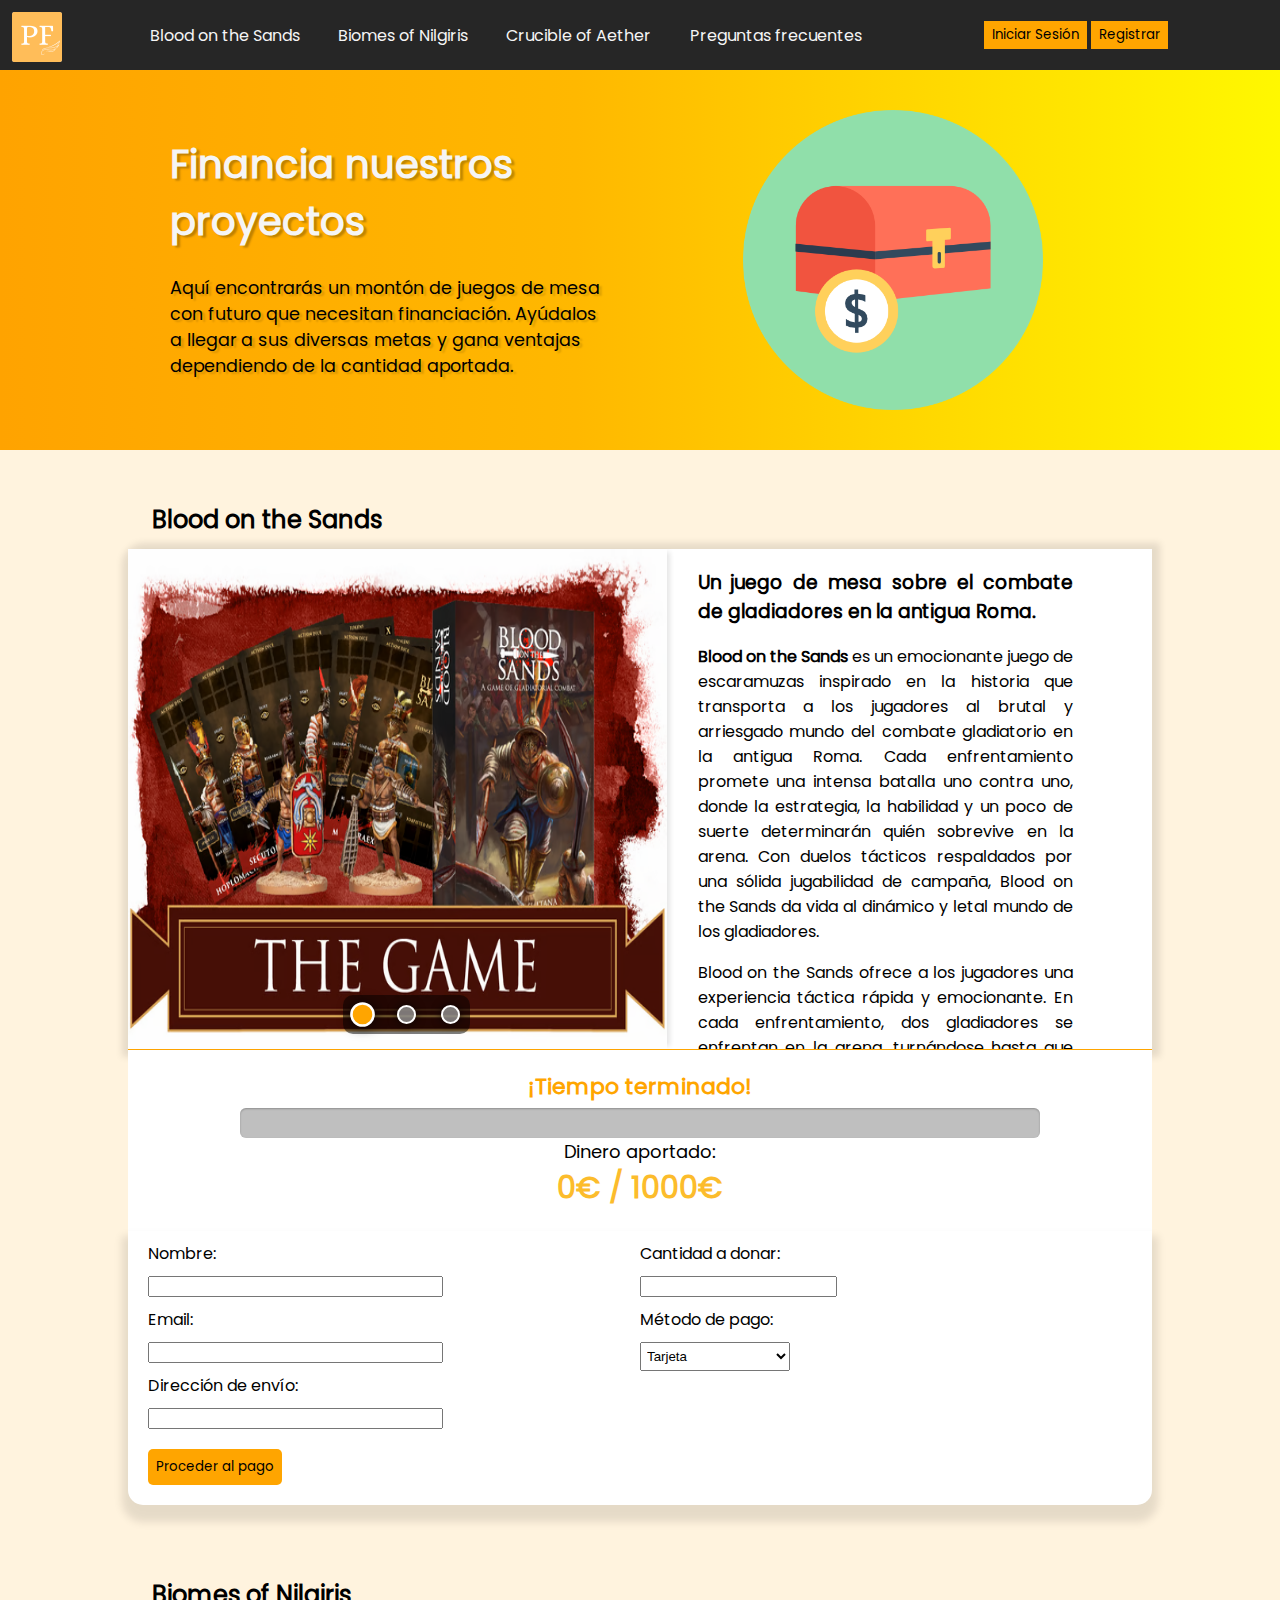
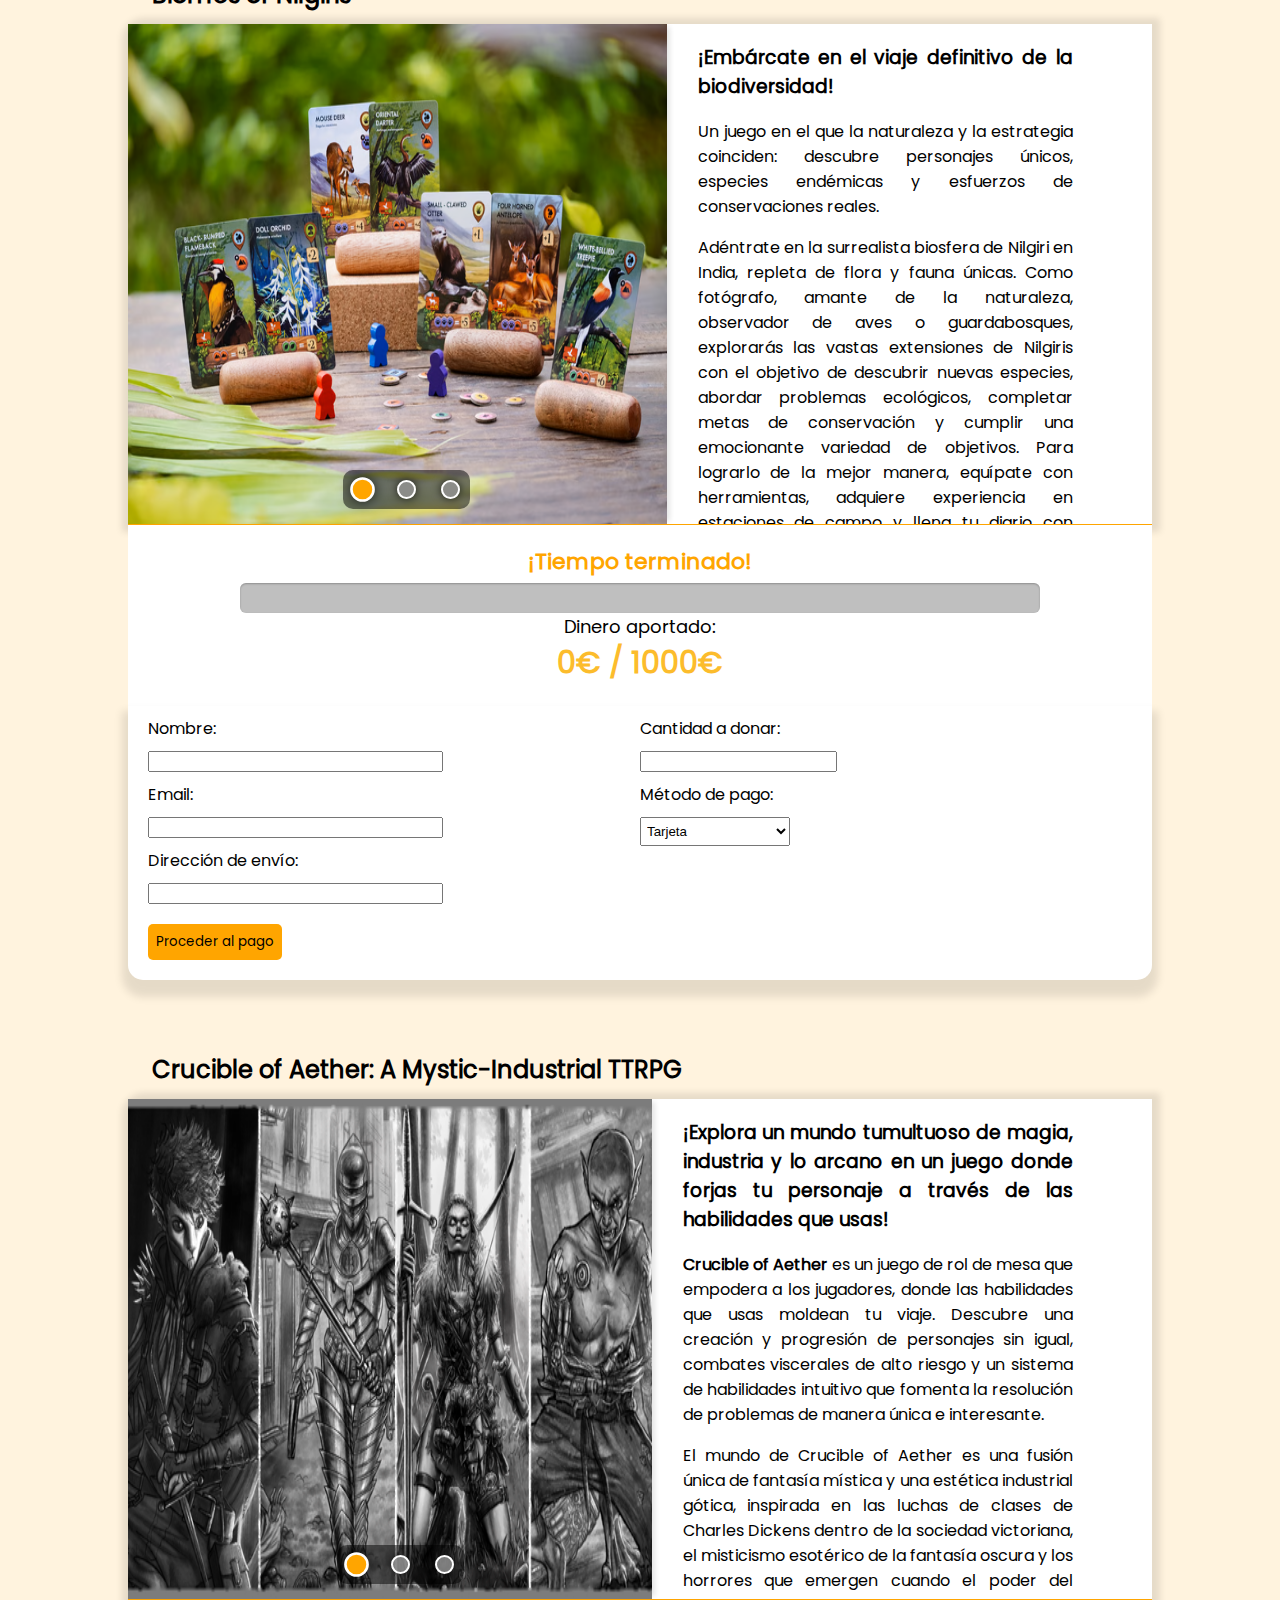
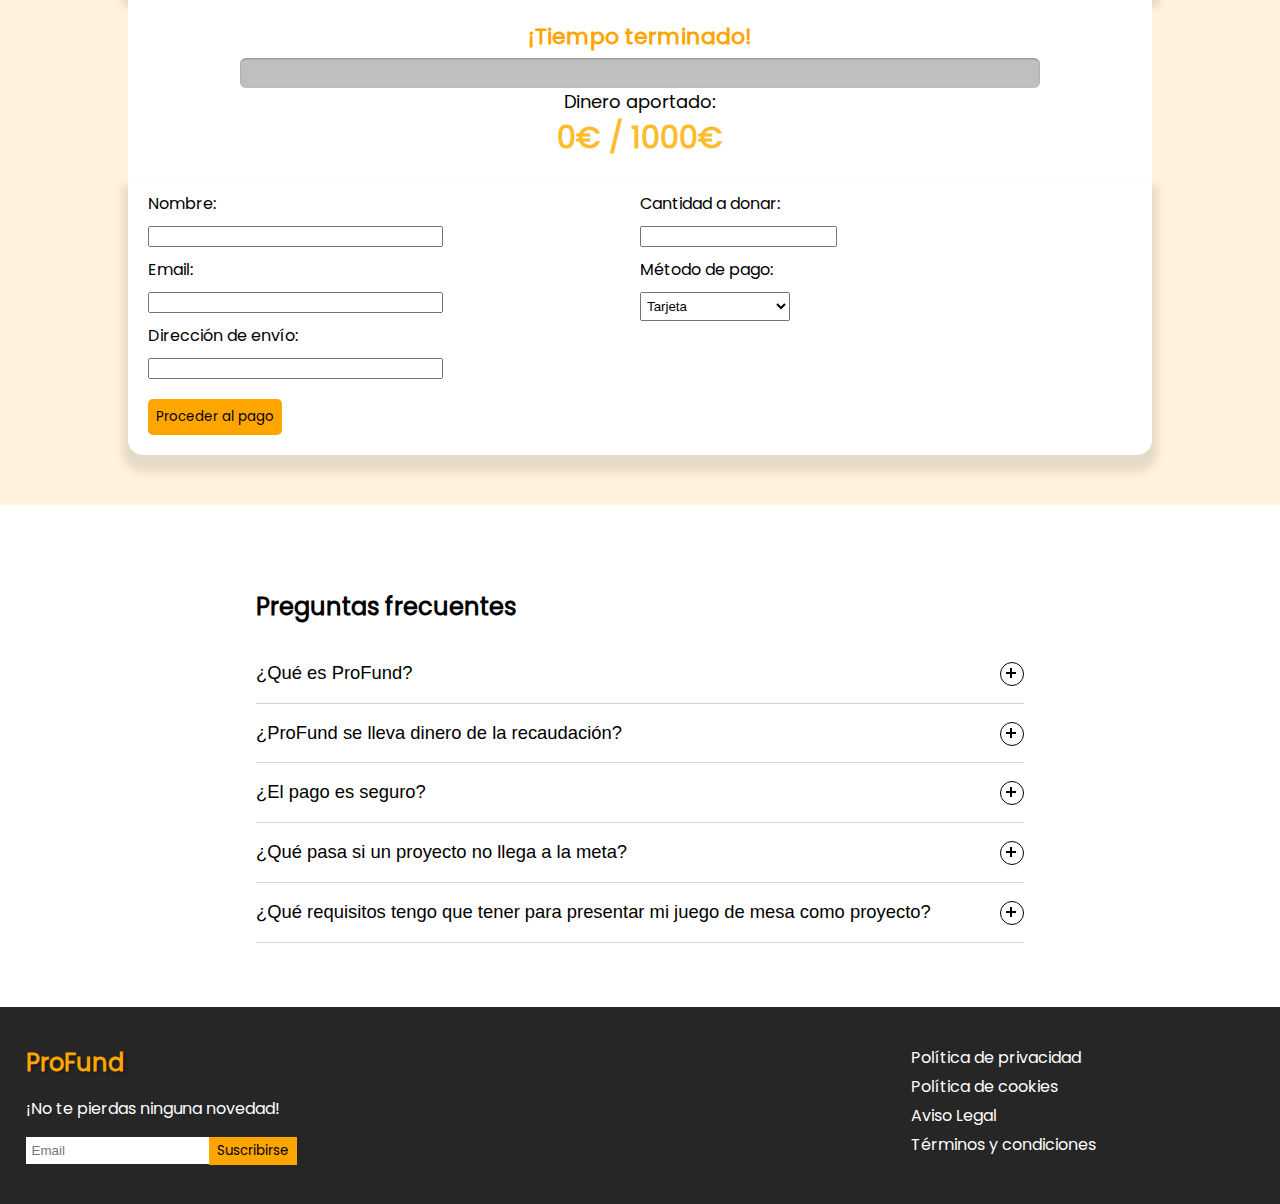
==== commit 152436f9: "todo excepto ajustar las imágenes" ====
--- a/index.html
+++ b/index.html
@@ -11,51 +11,61 @@
     <header class="header">
         <section>
             <nav class="navigation">
-                <div class="logo"><img src="./src/images/PF.png" alt="logo" width="50" height="50"></div>
-                <div class="nav-container">
+                <div class="navigation__logo"><img src="./src/images/PF.png" alt="logo" width="50" height="50"></div>
+                <div class="navigation__container">
                     
-                    <ul>
+                    <ul id="desktop-menu">
                         <li> <a href="#bloodOnTheSand">Blood on the Sands</a></li>
                         <li> <a href="#biomesOfNilgiris">Biomes of Nilgiris</a></li>
                         <li> <a href="#CrucibleAether">Crucible of Aether</a></li>
                         <li> <a href="#FAQ">Preguntas frecuentes</a></li>
                     </ul>
-                    <div class="button-container"> 
-                        <button class="btn-black">Iniciar Sesión</button>
-                        <button class="btn-black">Registrar</button>
+                    
+                    <div class="navigation__button-container"> 
+                        <button class="footer__container__subs__form__btn-black">Iniciar Sesión</button>
+                        <button class="footer__container__subs__form__btn-black">Registrar</button>
+                    </div>
+                    <div class="navigation__menu-container">
+                        <button id="menu-toggle">☰</button>
                     </div>
                 </div>
                 
+                
             </nav>
+            <ul id="mobile-menu">
+                <li> <a href="#bloodOnTheSand">Blood on the Sands</a></li>
+                <li> <a href="#biomesOfNilgiris">Biomes of Nilgiris</a></li>
+                <li> <a href="#CrucibleAether">Crucible of Aether</a></li>
+                <li> <a href="#FAQ">Preguntas frecuentes</a></li>
+            </ul>
         </section>
-        <section class="banner-home">
-            <div class="head-banner">
-                    <div class="banner-text">
-                        <h1 class="title-banner">Financia nuestros proyectos</h1>
-                        <p class="middle-subs">Aquí encontrarás un montón de juegos de mesa con futuro que necesitan financiación. 
+        <section class="banner">
+            <div class="banner__head">
+                    <div class="banner__head__text">
+                        <h1 class="banner__head__text__title">Financia nuestros proyectos</h1>
+                        <p class="banner__head__text__subs">Aquí encontrarás un montón de juegos de mesa con futuro que necesitan financiación. 
                             Ayúdalos a llegar a sus diversas metas y gana ventajas dependiendo de la cantidad aportada.</p>
                     </div>
-                    <div class="banner-img"><img src="./src/images/moneybox.png" alt="moneybox" width="300px" height="300px"></div>
+                    <div class="banner__head__img"><img src="./src/images/moneybox.png" alt="moneybox" width="300px" height="300px"></div>
                 
             </div>
         </section>
     </header>
     <main>
         <section>
-            <article class="article-project">
-                <div  class="project-container" id="bloodOnTheSand">
+            <article class="project">
+                <div  class="project__container" id="bloodOnTheSand">
                     <h2>Blood on the Sands</h2>
-                    <div class="project">
-                        <!--<img class="img-project" src="./src/images/proyecto1.jpg" alt="board game">-->
-                        <div class="carousel">
-                            <div class="carousel-images">
-                                <img src="./src/images/BloodOnTheSand1.png" class="carousel-item active">
-                                <img src="./src/images/BloodOnTheSand2.png" class="carousel-item">
-                                <img src="./src/images/BloodOnTheSand3.png" class="carousel-item">
-                            </div>
-                            <div class="carousel-indicators"></div>
-                        </div>
-                        <div class="project-text">
+                    <div class="project__container__content">
+                        <div class="project__container__content__carousel">
+                            <div class="project__container__content__carousel__images">
+                                <img src="./src/images/BloodOnTheSand1.png" class="project__container__content__carousel__item active">
+                                <img src="./src/images/BloodOnTheSand2.png" class="project__container__content__carousel__item">
+                                <img src="./src/images/BloodOnTheSand3.png" class="project__container__content__carousel__item">
+                            </div>
+                            <div class="project__container__content__carousel__indicators"></div>
+                        </div>
+                        <div class="project__container__content__text">
                             <h3>Un juego de mesa sobre el combate de gladiadores en la antigua Roma.</h3>
                             <p><b>Blood on the Sands</b> es un emocionante juego de escaramuzas inspirado en 
                                 la historia que transporta a los jugadores al brutal y arriesgado mundo del 
@@ -115,10 +125,10 @@
                             </ul>
                         </div>
                     </div>
-                    <div class="p-container">
-                        <div class="progress-container">   
-                            <div class="countdown-container">
-                                <span id="countdown1" class="countdown-timer">Cargando...</span>
+                    <div class="project__container__progress">
+                        <div class="project__container__progress__content">   
+                            <div class="project__container__progress__content__countdown">
+                                <span id="countdown1" class="project__container__progress__content__countdown__timer">Cargando...</span>
                             </div> 
                             <div class="progress progress-striped">
                               <div class="progress-bar" id="progress-bar1">
@@ -130,46 +140,46 @@
                             </span>
                         </div>
                     </div>
-                    <div class="donation">
-                        <form action="" method="get" class="form-donation" id="form-donation1">
-                            <div class="personal-info">
+                    <div class="project__container__donation">
+                        <form action="" method="get" class="project__container__form" id="form-donation1">
+                            <div class="project__container__form__info">
                                 <label for="name">Nombre: </label>
-                                <input type="text" name="name" class="name-donation" required>
+                                <input type="text" name="name" class="project__container__form__info__name" required>
                                 <label for="email">Email: </label>
-                                <input type="text" name="email" class="email-donation" required>
+                                <input type="text" name="email" class="project__container__form__info__email" required>
                                 <label for="place">Dirección de envío: </label>
-                                <input type="text" name="place" class="place-donation" required>
-                            </div>
-                            <div class="payment-info">
+                                <input type="text" name="place" class="project__container__form__info__place" required>
+                            </div>
+                            <div class="project__container__form__payment">
                                 <label for="quantity">Cantidad a donar: </label>
-                                <input type="text" name="quantity" class="quantity-donation1" id="quantity-donation1" required>
+                                <input type="text" name="quantity" class="project__container__form__payment__quantity" id="quantity-donation1" required>
                                 <label for="payment">Método de pago: </label>
-                                <select name="payment" class="payment-donation">
+                                <select name="payment" class="project__container__form__payment__option">
                                     <option value="card">Tarjeta</option>
                                     <option value="paypal">Paypal</option>
                                     <option value="giftcard">Tarjeta de regalo</option>
                                 </select>
                             </div>
-                            <div class="btn-donation">
+                            <div class="project__container__form__donation-btn">
                                 <input type="submit" value="Proceder al pago">
                             </div>
                         </form>
                     </div>
                 </div>
             </article>
-            <article class="article-project">
-                <div  class="project-container" id="biomesOfNilgiris">
+            <article class="project">
+                <div  class="project__container" id="biomesOfNilgiris">
                     <h2>Biomes of Nilgiris</h2>
-                    <div class="project">
-                        <div class="carousel">
-                            <div class="carousel-images">
-                                <img src="./src/images/BiomesOfNilgris1.png" class="carousel-item active">
-                                <img src="./src/images/BiomesOfNilgris2.png" class="carousel-item">
-                                <img src="./src/images/BiomesOfNilgris3.gif" class="carousel-item">
-                            </div>
-                            <div class="carousel-indicators"></div>
-                        </div>
-                        <div class="project-text">
+                    <div class="project__container__content">
+                        <div class="project__container__content__carousel">
+                            <div class="project__container__content__carousel__images">
+                                <img src="./src/images/BiomesOfNilgris1.png" class="project__container__content__carousel__item active">
+                                <img src="./src/images/BiomesOfNilgris2.png" class="project__container__content__carousel__item">
+                                <img src="./src/images/BiomesOfNilgris3.gif" class="project__container__content__carousel__item">
+                            </div>
+                            <div class="project__container__content__carousel__indicators"></div>
+                        </div>
+                        <div class="project__container__content__text">
                             <h3>¡Embárcate en el viaje definitivo de la biodiversidad! </h3>
                             <p>Un juego en el que la naturaleza y la estrategia coinciden: descubre
                                 personajes únicos, especies endémicas y esfuerzos de conservaciones reales.
@@ -230,11 +240,11 @@
                             </ul>
                         </div>
                     </div>
-                    <div class="p-container">
-                        <div class="progress-container">  
-                            <div class="countdown-container">
-                                <span id="countdown2" class="countdown-timer">Cargando...</span>
-                            </div>  
+                    <div class="project__container__progress">
+                        <div class="project__container__progress__content">   
+                            <div class="project__container__progress__content__countdown">
+                                <span id="countdown2" class="project__container__progress__content__countdown__timer">Cargando...</span>
+                            </div> 
                             <div class="progress progress-striped">
                               <div class="progress-bar" id="progress-bar2">
                               </div>             
@@ -245,46 +255,46 @@
                             </span>
                         </div>
                     </div>
-                    <div class="donation">
-                        <form action="" method="get" class="form-donation" id="form-donation2">
-                            <div class="personal-info">
+                    <div class="project__container__donation">
+                        <form action="" method="get" class="project__container__form" id="form-donation2">
+                            <div class="project__container__form__info">
                                 <label for="name">Nombre: </label>
-                                <input type="text" name="name" class="name-donation" required>
+                                <input type="text" name="name" class="project__container__form__info__name" required>
                                 <label for="email">Email: </label>
-                                <input type="text" name="email" class="email-donation" required>
+                                <input type="text" name="email" class="project__container__form__info__email" required>
                                 <label for="place">Dirección de envío: </label>
-                                <input type="text" name="place" class="place-donation" required>
-                            </div>
-                            <div class="payment-info">
+                                <input type="text" name="place" class="project__container__form__info__place" required>
+                            </div>
+                            <div class="project__container__form__payment">
                                 <label for="quantity">Cantidad a donar: </label>
-                                <input type="text" name="quantity" class="quantity-donation" id="quantity-donation2" required>
+                                <input type="text" name="quantity" class="project__container__form__payment__quantity" id="quantity-donation2" required>
                                 <label for="payment">Método de pago: </label>
-                                <select name="payment" class="payment-donation">
+                                <select name="payment" class="project__container__form__payment__option">
                                     <option value="card">Tarjeta</option>
                                     <option value="paypal">Paypal</option>
                                     <option value="giftcard">Tarjeta de regalo</option>
                                 </select>
                             </div>
-                            <div class="btn-donation">
+                            <div class="project__container__form__donation-btn">
                                 <input type="submit" value="Proceder al pago">
                             </div>
                         </form>
                     </div>
                 </div>
             </article>
-            <article class="article-project">
-                <div  class="project-container" id="CrucibleAether">
+            <article class="project">
+                <div  class="project__container" id="CrucibleAether">
                     <h2>Crucible of Aether: A Mystic-Industrial TTRPG</h2>
-                    <div class="project">
-                        <div class="carousel">
-                            <div class="carousel-images">
-                                <img src="./src/images/CrucibleAether1.png" class="carousel-item active">
-                                <img src="./src/images/CrucibleAether2.png" class="carousel-item">
-                                <img src="./src/images/CrucibleAether3.png" class="carousel-item">
-                            </div>
-                            <div class="carousel-indicators"></div>
-                        </div>
-                        <div class="project-text">
+                    <div class="project__container__content">
+                        <div class="project__container__content__carousel">
+                            <div class="project__container__content__carousel__images">
+                                <img src="./src/images/CrucibleAether1.png" class="project__container__content__carousel__item active">
+                                <img src="./src/images/CrucibleAether2.png" class="project__container__content__carousel__item">
+                                <img src="./src/images/CrucibleAether3.png" class="project__container__content__carousel__item">
+                            </div>
+                            <div class="project__container__content__carousel__indicators"></div>
+                        </div>
+                        <div class="project__container__content__text">
                             <h3>¡Explora un mundo tumultuoso de magia, industria y lo arcano en un juego donde forjas tu personaje a través de las habilidades que usas!</h3>
                             <p><b>Crucible of Aether</b> es un juego de rol de mesa que empodera a los jugadores, 
                                 donde las habilidades que usas moldean tu viaje. Descubre una creación y 
@@ -335,43 +345,42 @@
                             </ul>
                         </div>
                     </div>
-                    <div class="p-container">
-                        <div class="progress-container"> 
-                            <div class="countdown-container">
-                                <span id="countdown3" class="countdown-timer">Cargando...</span>
-                            </div>   
+                    <div class="project__container__progress">
+                        <div class="project__container__progress__content">   
+                            <div class="project__container__progress__content__countdown">
+                                <span id="countdown3" class="project__container__progress__content__countdown__timer">Cargando...</span>
+                            </div> 
                             <div class="progress progress-striped">
-                            <div class="progress-bar" id="progress-bar3">
-                            </div>             
+                              <div class="progress-bar" id="progress-bar3">
+                              </div>             
                             </div> 
                             <span class="progress-label">Dinero aportado:</span>
                             <br>
                             <span class="progress-amount" id="progress-text3">0€ / 1000€<span class="countup" data-end-value="1000000" data-duration="1200"></span>
                             </span>
-                            
-                        </div>
-                    </div>
-                    <div class="donation">
-                        <form action="" method="get" class="form-donation" id="form-donation3">
-                            <div class="personal-info">
+                        </div>
+                    </div>
+                    <div class="project__container__donation">
+                        <form action="" method="get" class="project__container__form" id="form-donation3">
+                            <div class="project__container__form__info">
                                 <label for="name">Nombre: </label>
-                                <input type="text" name="name" class="name-donation" required>
+                                <input type="text" name="name" class="project__container__form__info__name" required>
                                 <label for="email">Email: </label>
-                                <input type="text" name="email" class="email-donation" required>
+                                <input type="text" name="email" class="project__container__form__info__email" required>
                                 <label for="place">Dirección de envío: </label>
-                                <input type="text" name="place" class="place-donation" required>
-                            </div>
-                            <div class="payment-info">
+                                <input type="text" name="place" class="project__container__form__info__place" required>
+                            </div>
+                            <div class="project__container__form__payment">
                                 <label for="quantity">Cantidad a donar: </label>
-                                <input type="text" name="quantity" class="quantity-donation" id="quantity-donation3" required>
+                                <input type="text" name="quantity" class="project__container__form__payment__quantity" id="quantity-donation3" required>
                                 <label for="payment">Método de pago: </label>
-                                <select name="payment" class="payment-donation">
+                                <select name="payment" class="project__container__form__payment__option">
                                     <option value="card">Tarjeta</option>
                                     <option value="paypal">Paypal</option>
                                     <option value="giftcard">Tarjeta de regalo</option>
                                 </select>
                             </div>
-                            <div class="btn-donation">
+                            <div class="project__container__form__donation-btn">
                                 <input type="submit" value="Proceder al pago">
                             </div>
                         </form>
@@ -380,36 +389,36 @@
             </article>
         </section>
         <section class="sectionFAQ">
-            <div class="containerFAQ" id="FAQ">
+            <div class="sectionFAQ__container" id="FAQ">
                 <h2>Preguntas frecuentes</h2>
-                <div class="accordion">
-                  <div class="accordion-item">
+                <div class="sectionFAQ__container__accordion">
+                  <div class="sectionFAQ__container__accordion__item">
                     <button id="accordion-button-1" aria-expanded="false"><span class="accordion-title">¿Qué es ProFund?</span><span class="icon" aria-hidden="true"></span></button>
-                    <div class="accordion-content">
+                    <div class="sectionFAQ__container__accordion__content">
                       <p>ProFund es un proyecto en el que podrás encontrar financiación para tus juegos de messa o financiar tus favoritos a cambio de recompensas según el dinero aportado.</p>
                     </div>
                   </div>
-                  <div class="accordion-item">
-                    <button id="accordion-button-2" aria-expanded="false"><span class="accordion-title">¿ProFund se lleva dinero de la recaudación?</span><span class="icon" aria-hidden="true"></span></button>
-                    <div class="accordion-content">
+                  <div class="sectionFAQ__container__accordion__item">
+                    <button id="accordion-button-2" aria-expanded="false"><span class="sectionFAQ__container__accordion__item__title">¿ProFund se lleva dinero de la recaudación?</span><span class="icon" aria-hidden="true"></span></button>
+                    <div class="sectionFAQ__container__accordion__content">
                       <p>Sí, ProFund se lleva un 5% de la recaudación total del proyecto, de algo tenemos que vivir &#128512 .</p>
                     </div>
                   </div>
-                  <div class="accordion-item">
-                    <button id="accordion-button-3" aria-expanded="false"><span class="accordion-title">¿El pago es seguro?</span><span class="icon" aria-hidden="true"></span></button>
-                    <div class="accordion-content">
+                  <div class="sectionFAQ__container__accordion__item">
+                    <button id="accordion-button-3" aria-expanded="false"><span class="sectionFAQ__container__accordion__item__title">¿El pago es seguro?</span><span class="icon" aria-hidden="true"></span></button>
+                    <div class="sectionFAQ__container__accordion__content">
                       <p>El pago al contribuir con un proyecto es seguro ya que está configurado con la plataforma de pago Stripe, una vez que la campaña se acabe, el dinero total (menos impuestos) le llegará a los creadores del proyecto.</p>
                     </div>
                   </div>
-                  <div class="accordion-item">
-                    <button id="accordion-button-4" aria-expanded="false"><span class="accordion-title">¿Qué pasa si un proyecto no llega a la meta?</span><span class="icon" aria-hidden="true"></span></button>
-                    <div class="accordion-content">
+                  <div class="sectionFAQ__container__accordion__item">
+                    <button id="accordion-button-4" aria-expanded="false"><span class="sectionFAQ__container__accordion__item__title">¿Qué pasa si un proyecto no llega a la meta?</span><span class="icon" aria-hidden="true"></span></button>
+                    <div class="sectionFAQ__container__accordion__content">
                       <p>El dinero será devuelto a todos los patrocinadores y se les notificará por email.</p>
                     </div>
                   </div>
-                  <div class="accordion-item">
-                    <button id="accordion-button-5" aria-expanded="false"><span class="accordion-title">¿Qué requisitos tengo que tener para presentar mi juego de mesa como proyecto?</span><span class="icon" aria-hidden="true"></span></button>
-                    <div class="accordion-content">
+                  <div class="sectionFAQ__container__accordion__item">
+                    <button id="accordion-button-5" aria-expanded="false"><span class="sectionFAQ__container__accordion__item__title">¿Qué requisitos tengo que tener para presentar mi juego de mesa como proyecto?</span><span class="icon" aria-hidden="true"></span></button>
+                    <div class="sectionFAQ__container__accordion__content">
                       <p>¡Ninguno! Si crees que tu juego de mesa es divertido y que hará disfrutar a muchos jugadores, os animamos a presentar vuestro proyecto sin ninguna duda. Rellenad los datos necesarios y, ¡buena suerte!</p>
                     </div>
                   </div>
@@ -418,29 +427,29 @@
         </section>
     </main>
     <footer class="footer">
-        <div class="footer-container">
-            <div class="subs">
-                <h3 class="footer-title">ProFund</h3>
-                <p class="footer-subtitle">¡No te pierdas ninguna novedad!</p>
-                <form action="" method="get" class="foooter-form">
-                <input type="email" placeholder="Email" class="input-subs">
-                <input type="submit" value="Suscribirse" class="btn-black">
+        <div class="footer__container">
+            <div class="footer__container__subs">
+                <h3 class="footer__container__subs__title">ProFund</h3>
+                <p class="footer__container__subs__subtitle">¡No te pierdas ninguna novedad!</p>
+                <form action="" method="get" class="footer__container__subs__form">
+                    <input type="email" placeholder="Email" class="footer__container__subs__form__input-subs">
+                    <input type="submit" value="Suscribirse" class="footer__container__subs__form__btn-black">
                 </form>
             </div>
-            <div class="footer-links">
-                <a href="./privacy.html" target="_blank" class="footer-link">Política de privacidad</a>
-                <a href="./cookies.html" target="_blank" class="footer-link">Política de cookies</a>
-                <a href="./legal.html" target="_blank" class="footer-link">Aviso Legal</a>
-                <a href="./terms.html" target="_blank" class="footer-link">Términos y condiciones</a>
+            <div class="footer__container__links">
+                <a href="./privacy.html" target="_blank" class="footer__container__links__link">Política de privacidad</a>
+                <a href="./cookies.html" target="_blank" class="footer__container__links__link">Política de cookies</a>
+                <a href="./legal.html" target="_blank" class="footer__container__links__link">Aviso Legal</a>
+                <a href="./terms.html" target="_blank" class="footer__container__links__link">Términos y condiciones</a>
             </div>
         </div>
     </footer>
     <script src="https://cdn.jsdelivr.net/npm/@emailjs/browser@3/dist/email.min.js"></script>
-    <script src="faq.js" defer></script>
-    <script src="progressbar.js" defer></script>
-    <script src="image_carousel.js" defer></script>
-    <script src="countdown.js" defer></script>
-    <script src="email.js" defer></script>
+    <script src="./src/scripts/faq.js" defer></script>
+    <script src="./src/scripts/progressbar.js" defer></script>
+    <script src="./src/scripts/image_carousel.js" defer></script>
+    <script src="./src/scripts/countdown.js" defer></script>
+    <script src="./src/scripts/email.js" defer></script>
 
 </body>
 </html>--- a/style.css
+++ b/style.css
@@ -13,7 +13,7 @@
     background-color: rgb(255, 243, 222);
 }
 
-
+/* BARRA DE NAVEGACIÓN */
 .navigation {
   height: 70px;
   background: #262626;
@@ -24,29 +24,28 @@
   display: flex;
   flex-direction: row;
   z-index: 100;
-}
-
-.navigation ul{
+
+  ul{
     display: flex;
     flex-direction: row;
     gap: 3vw;
     list-style: none;
     color: whitesmoke;
-}
-
-.navigation a{
-  color: whitesmoke;
-  text-decoration: none;
-}
-
-.navigation a:hover{
-    text-decoration: underline;
-    color: orange;
-    cursor: pointer;
-    transition: all .5s;
-}
-
-.nav-container{
+  }
+  a{
+    color: whitesmoke;
+    text-decoration: none;
+
+    &:hover{
+      text-decoration: underline;
+      color: orange;
+      cursor: pointer;
+      transition: all .5s;
+    }
+  }
+}
+
+.navigation__container{
     display: flex;
     flex-direction: row;
     justify-content: end;
@@ -56,25 +55,27 @@
     gap: 6vw;
 }
 
-.button-container{
+.navigation__button-container{
     margin-right: 15px;
 }
 
-.logo{
+.navigation__logo{
     padding-left: 12px;
     padding-top: 12px;
 }
-.button-container{
+.navigation__button-container{
     padding: 20px;
     margin-left: 2vw;
 }
 
-.banner-home{
+/*BANNER HEADER */
+
+.banner{
     margin-top: 70px;
     background: linear-gradient(90deg, rgba(255,163,0,1) 0%, rgba(255,184,0,1) 45%, rgba(255,248,0,1) 100%);
 }
 
-.head-banner{
+.banner__head{
     display: flex;
     max-width: 940px;
     margin-left: auto;
@@ -83,22 +84,22 @@
     padding-bottom: 40px;
 }
 
-.banner-text{
+.banner__head__text{
     width: 50%;
 }
-.banner-img{
+.banner__head__img{
     width: 50%;
     padding-left: 70px;
     display: flex;
     justify-content: center;
 }
-.title-banner{
+.banner__head__text__title{
     font-weight: 800;
     font-size: 2.4em;
     color: whitesmoke;
     text-shadow: 3px 2px 2px rgba(0,0,0,0.25);
 }
-.middle-subs{
+.banner__head__text__subs{
     font-weight: 560;
     font-size: 1.1em;
     text-shadow: 3px 2px 2px rgba(0,0,0,0.15);
@@ -106,24 +107,25 @@
 
 /*ARTICLES DE LOS PROYECTOS */
 
-.article-project{
+.project{
     display: flex;
     justify-content: center;
 }
 
-.project-container{
-    max-width: 1200px;
+.project__container{
+    max-width: 80%;
     margin-top: 40px;
-}
-
-.project-container h2{
-    padding-left: 1em;
-    padding-bottom: 0.5em;
-    padding-top: 0.5em;
-    margin: auto;
-
-}
-.project{
+
+    h2{
+      padding-left: 1em;
+      padding-bottom: 0.5em;
+      padding-top: 0.5em;
+      margin: auto;
+  
+    }
+}
+
+.project__container__content{
     
     border-radius: 15px 0px 0px 0px;
     display: flex;
@@ -132,13 +134,61 @@
     box-shadow: 1px 1px 7px 7px rgba(0,0,0,0.1);
     max-height: 500px;
 }
-.img-project{
-    width: 50%;
-    display: flex;
-    border-radius: 11px 0px 0px 0px;
-    box-shadow: 6px 0px 5px -3px rgba(0,0,0,0.1);
-}
-.project-text{
+
+.project__container__content__carousel {
+  position: relative;
+  display: flex;
+  border-radius: 11px 0px 0px 0px;
+  box-shadow: 6px 0px 5px -3px rgba(0,0,0,0.1);
+}
+
+.project__container__content__carousel__images {
+  display: flex;
+  transition: transform 0.5s ease-in-out;
+}
+
+.project__container__content__carousel__item {
+  width: 100%;
+  height: 100%;
+  display: none;
+}
+
+.project__container__content__carousel__item.active {
+  display: block;
+}
+
+/* Indicadores (círculos) */
+.project__container__content__carousel__indicators {
+  position: absolute;
+  bottom: 3%;
+  left: 40%;
+  display: flex;
+  gap: 25px;
+  background: rgba(0, 0, 0, 0.5);
+  padding: 10px;
+  border-radius: 10px;
+}
+
+.indicator {
+  width: 15px;
+  height: 15px;
+  background-color: rgba(148, 147, 147, 0.8);
+  border: 2px solid white;
+  box-shadow: 0px 0px 10px rgba(0, 0, 0, 0.8);
+  transition: background 0.3s ease, transform 0.2s ease;
+  border-radius: 50%;
+  outline: none;
+
+  
+}
+.indicator.active {
+  background-color: orange;
+  transform: scale(1.3); /* Hace que el activo sea más grande */
+  border-radius: 50%;
+  outline: none;
+}
+
+.project__container__content__text{
     width: 50%;
     padding-left: 1em;
     padding-bottom: 0.5em;
@@ -152,20 +202,20 @@
       color: orange;
     }
 }
-.p-container{
+.project__container__progress{
     background-color: white;
     padding: 20px 0px;
     border-top: 1px solid orange;
 }
 
-.progress-container {
+.project__container__progress__content {
     margin: 0px auto;
     background-color: white;
     max-width: 1000px;
     text-align: center;
   }
 
-.countdown-container {
+.project__container__progress__content__countdown {
   font-size: 22px;
   font-weight: bold;
   color: orange;
@@ -176,6 +226,7 @@
     padding: 6px;
     background: rgba(0, 0, 0, 0.25);
     border-radius: 6px;
+    margin: 0 10%;
     box-shadow: inset 0 1px 2px rgba(0, 0, 0, 0.25), 0 1px rgba(255, 255, 255, 0.08);
   }
   
@@ -215,71 +266,71 @@
     margin: 20px auto;
   }
 
-.donation{
+.project__container__donation{
     
     border-top: 0px;
     border-radius: 0px 0px 15px 15px;
     background-color: white;
     display: flex;
-    max-width: 1200px;
     margin-bottom: 20px;
     box-shadow: 0px 11px 9px 6px rgba(0, 0, 0, 0.1);
 }
-.form-donation{
+.project__container__form{
     width: 100%;
     display: flex;
     gap: 20%;
     flex-wrap: wrap;
     padding: 10px 20px;
 }
-.personal-info{
+.project__container__form__info{
     width: 30%;
     display: flex;
     gap: 10px;
     flex-direction: column;
 }
-.payment-info{
+.project__container__form__payment{
     width: 20%;
     display: flex;
     gap: 10px;
     flex-direction: column;
 }
-.payment-donation{
+.project__container__form__payment__option{
     padding: 5px 2px;
     max-width: 150px;
 }
-.btn-donation{
+.project__container__form__donation-btn{
     flex: 0 1 100%;
     padding-top: 20px;
     padding-bottom: 10px;
-}
-
-.btn-donation input{
-    font-family: Poppins;
-    background-color: orange;
-    padding: 8px 8px;
-    border: none;
-    transition: all .5s;
-    border-radius: 5px;
-}
-
-.btn-donation input:hover{
-    background-color: #262626;
-    color: white;
-    cursor:pointer;
-}
+
+    input{
+      font-family: Poppins;
+      background-color: orange;
+      padding: 8px 8px;
+      border: none;
+      transition: all .5s;
+      border-radius: 5px;
+
+      &:hover{
+        background-color: #262626;
+        color: white;
+        cursor:pointer;
+      }
+  }
+}
+
 .sectionFAQ {
     background-color: white;
     margin-top: 30px;
 }
-.containerFAQ {
+.sectionFAQ__container {
     margin: 0 auto;
     padding: 4rem;
     width: 48rem;
   }
   
-  .accordion {
-    .accordion-item {
+  .sectionFAQ__container__accordion {
+    .sectionFAQ__container__accordion__item {
       border-bottom: 1px solid lightgray;
       button[aria-expanded='true'] {
         border-bottom: 1px solid orange;
@@ -306,7 +357,7 @@
           border: 1px solid orange;
         }
       }
-      .accordion-title {
+      .sectionFAQ__container__accordion__item__title {
         padding: 1em 1.5em 1em 0;
       }
       .icon {
@@ -347,14 +398,14 @@
           width: 0;
         }
       }
-      + .accordion-content {
+      + .sectionFAQ__container__accordion__content {
         opacity: 1;
         max-height: 9em;
         transition: all 200ms linear;
         will-change: opacity, max-height;
       }
     }
-    .accordion-content {
+    .sectionFAQ__container__accordion__content {
       opacity: 0;
       max-height: 0;
       overflow: hidden;
@@ -373,7 +424,7 @@
     background-color: #262626;
 }
 
-.footer-container{
+.footer__container{
     display: flex;
     justify-items: center;
     flex-wrap: wrap;
@@ -381,113 +432,198 @@
     gap: 50%;
 }
 
-.footer-title{
+.footer__container__subs__title{
     color: orange;
     text-shadow: 3px 2px 2px rgba(0,0,0,0.25);
     font-size: 1.5em;
     margin: auto;
 }
-.footer-subtitle{
+.footer__container__subs__subtitle{
     color: white;
 }
 
-.btn-black{
+.footer__container__subs__form__btn-black{
     font-family: Poppins;
     background-color: orange;
     padding: 4px 8px;
     border: none;
     transition: all .5s;
 
-}
-.btn-black:hover{
-    background-color: white;
-    color: orange;
-    cursor:pointer;
-}
-
-.input-subs{
+    &:hover{
+      background-color: white;
+      color: orange;
+      cursor:pointer;
+  }
+
+}
+
+.footer__container__subs__form__input-subs{
     padding: 6.1px 0px;
     padding-left: 6px;
     float: left;
     border: none;
 }
 
-.footer-links{
+.footer__container__links{
     display: flex;
     flex-direction: column;
     gap: 4px;
 }
 
-.footer-link{
+.footer__container__links__link{
     color: white;
     text-decoration: none;
-}
-.footer-link:hover{
-    color: orange;
-    text-decoration: underline;
-    transition: all .5s;
-}
-
-.carousel {
-    /*position: relative;
-    overflow: hidden;
-    border-radius: 10px;
-    width: 50%;
-    height: 100%;
-    border-radius: 11px 0px 0px 0px;
-    box-shadow: 6px 0px 5px -3px rgba(0,0,0,0.1);*/
-    position: relative;
-    width: 65%;
-    display: flex;
-    border-radius: 11px 0px 0px 0px;
-    box-shadow: 6px 0px 5px -3px rgba(0,0,0,0.1);
-}
-
-.carousel-images {
-    display: flex;
-    transition: transform 0.5s ease-in-out;
-}
-
-.carousel-item {
-    /*width: 800px;
+
+    &:hover{
+      color: orange;
+      text-decoration: underline;
+      transition: all .5s;
+  }
+}
+
+#mobile-menu {
+  display: none;
+  flex-direction: column;
+  background: #262626;
+  position: fixed;
+  top: 54px;
+  left: 0;
+  width: 100%;
+  text-align: center;
+  padding: 10px 0;
+  z-index: 99;
+  border-top: 1px solid orange;
+}
+
+#mobile-menu li {
+  list-style: none;
+  padding: 10px 0;
+}
+
+#mobile-menu a {
+  color: white;
+  text-decoration: none;
+  font-size: 1.2em;
+}
+
+#mobile-menu a:hover {
+  color: orange;
+}
+
+/* Botón de menú hamburguesa */
+#menu-toggle {
+  display: none;
+  background: none;
+  border: none;
+  font-size: 2em;
+  color: white;
+  cursor: pointer;
+  margin-right: 20px;
+  margin-bottom: 3px;
+}
+
+
+/* Tablets (768px - 1024px) */
+@media screen and (max-width: 1024px) {
+
+  .banner {
+      flex-direction: column;
+      text-align: center;
+      padding: 20px;
+  }
+  .banner__head__text, .banner__head__img {
+      width: 100%;
+      padding: 0;
+  }
+
+  .project__container{
+    text-align: center;
+  }
+  .project__container__content {
+      flex-direction: column;
+      max-height: fit-content;
+  }
+  .project__container__content__carousel__images{
+    width: 100%;
+  
+  }
+  
+  .img-project, .project__container__content__text {
+      width: fit-content;
+      padding: 10px;
+      box-shadow: none;
+  }
+
+  .project__container__content__text{
     height: 400px;
-    display: none;*/
-    width: 100%;
-    height: 100%;
-    display: none;
-}
-
-.carousel-item.active {
-    display: block;
-}
-
-/* Indicadores (círculos) */
-.carousel-indicators {
-    position: absolute;
-    bottom: 3%;
-    left: 40%;
-    display: flex;
-    gap: 25px;
-    background: rgba(0, 0, 0, 0.5);
-    padding: 10px;
-    border-radius: 10px;
-}
-
-.indicator {
-    width: 15px;
-    height: 15px;
-    background-color: rgba(148, 147, 147, 0.8);
-    border: 2px solid white;
-    box-shadow: 0px 0px 10px rgba(0, 0, 0, 0.8);
-    transition: background 0.3s ease, transform 0.2s ease;
-    border-radius: 50%;
-    outline: none;
-
-    
-}
-.indicator.active {
-    background-color: orange;
-    transform: scale(1.3); /* Hace que el activo sea más grande */
-    border-radius: 50%;
-    outline: none;
-}+  }
+  .project__container__donation {
+      flex-direction: column;
+      padding: 10px;
+  }
+  .project__container__form {
+      flex-direction: column;
+      align-items: center;
+      padding: 0;
+  }
+  .project__container__form__info, .project__container__form__payment {
+      width: 50%;
+      text-align: center;
+  }
+  .project__container__form__payment__option{
+      margin: auto;
+  }
+  .sectionFAQ__container{
+    width: 75%;
+  }
+  .footer__container{
+    gap: 35%;
+  }
+}
+
+/* Móviles (hasta 767px) */
+@media screen and (max-width: 767px) {
+
+  #desktop-menu {
+    display: none; /* Oculta el menú normal */
+  }
+
+  #menu-toggle {
+    display: block; /* Muestra el botón */
+  }
+  .banner__head {
+      flex-direction: column;
+      text-align: center;
+      padding: 20px;
+  }
+  .banner__head__text, .banner__head__img {
+      width: 100%;
+      padding: 0;
+  }
+  .banner__head__text__title {
+      font-size: 1.8em;
+  }
+  .project__container__content {
+      flex-direction: column;
+  }
+  .img-project, .project__container__content__text {
+      width: 100%;
+      padding: 10px;
+  }
+  .project__container__donation {
+      flex-direction: column;
+      padding: 10px;
+  }
+  .project__container__form {
+      flex-direction: column;
+      align-items: center;
+  }
+  .footer__container {
+      flex-direction: column;
+      text-align: center;
+  }
+  .footer__container__subs__form__input-subs{
+    float: none;
+  }
+}
+
